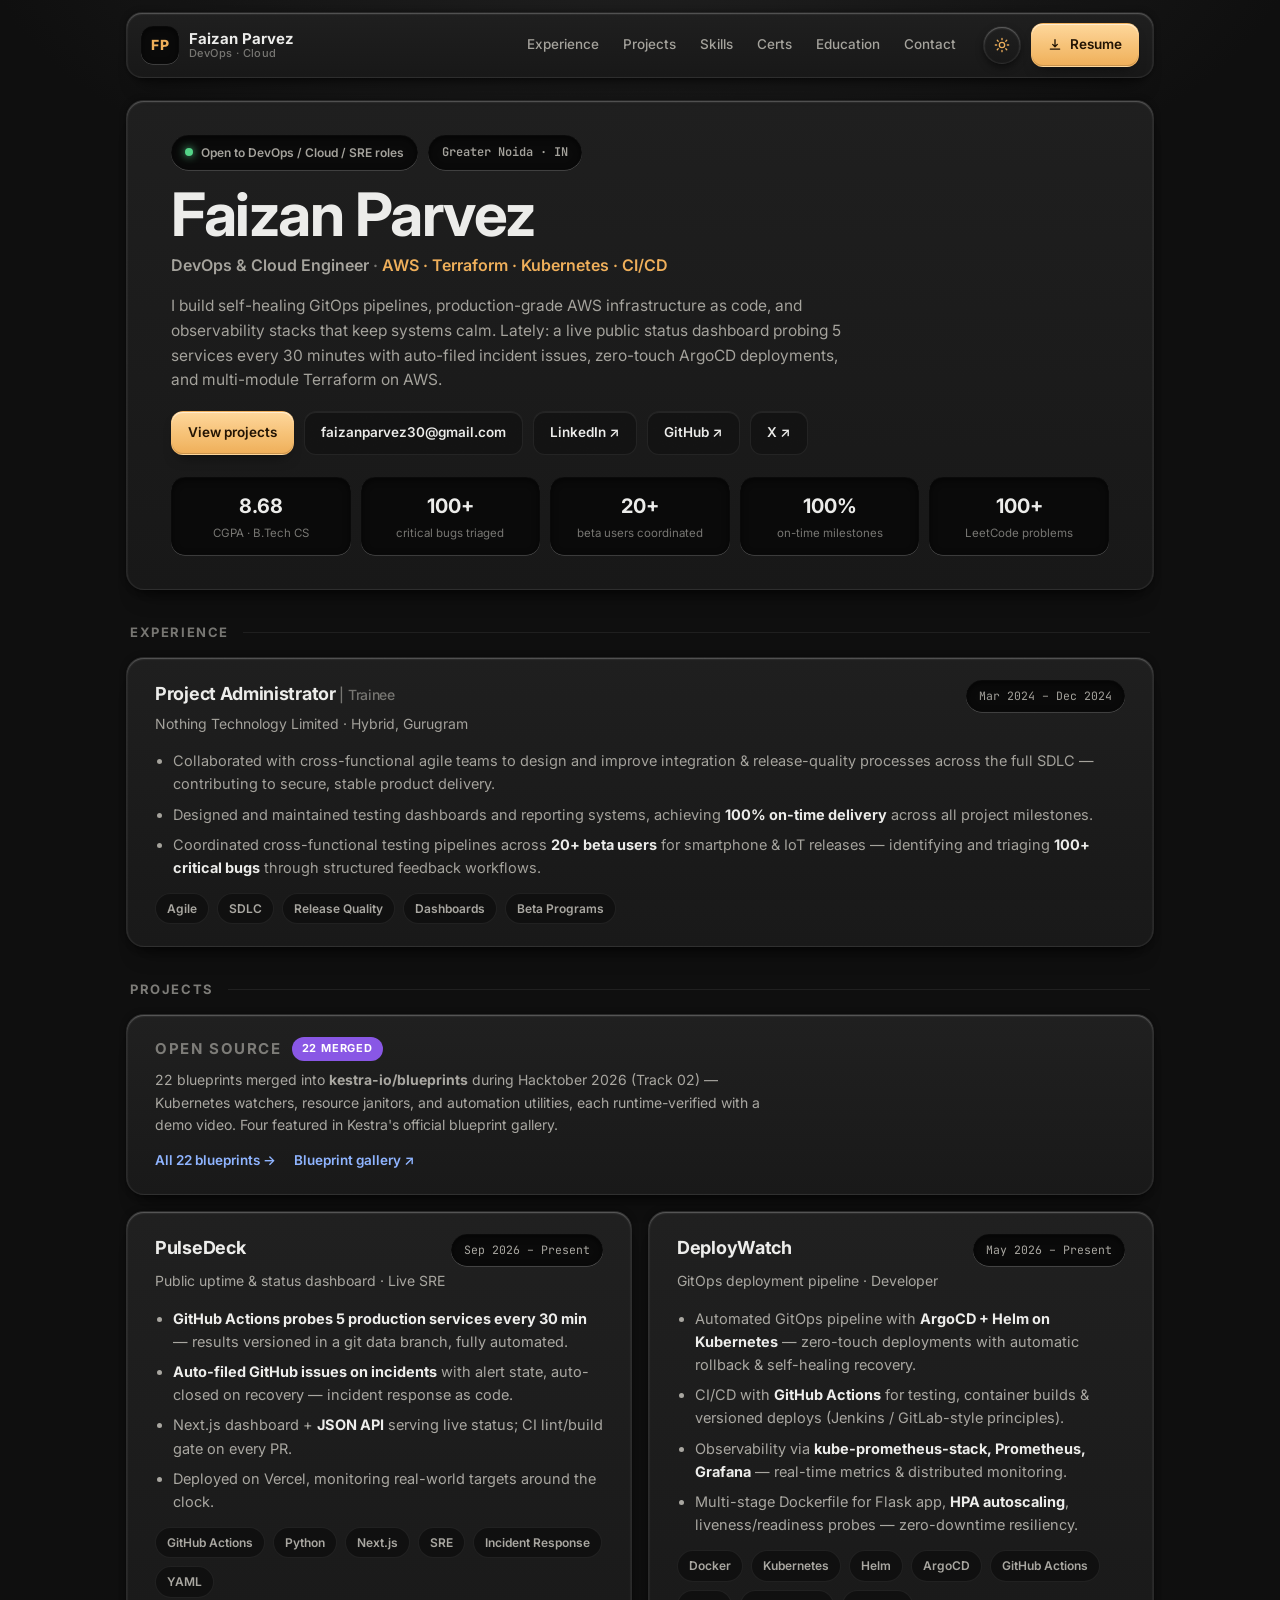
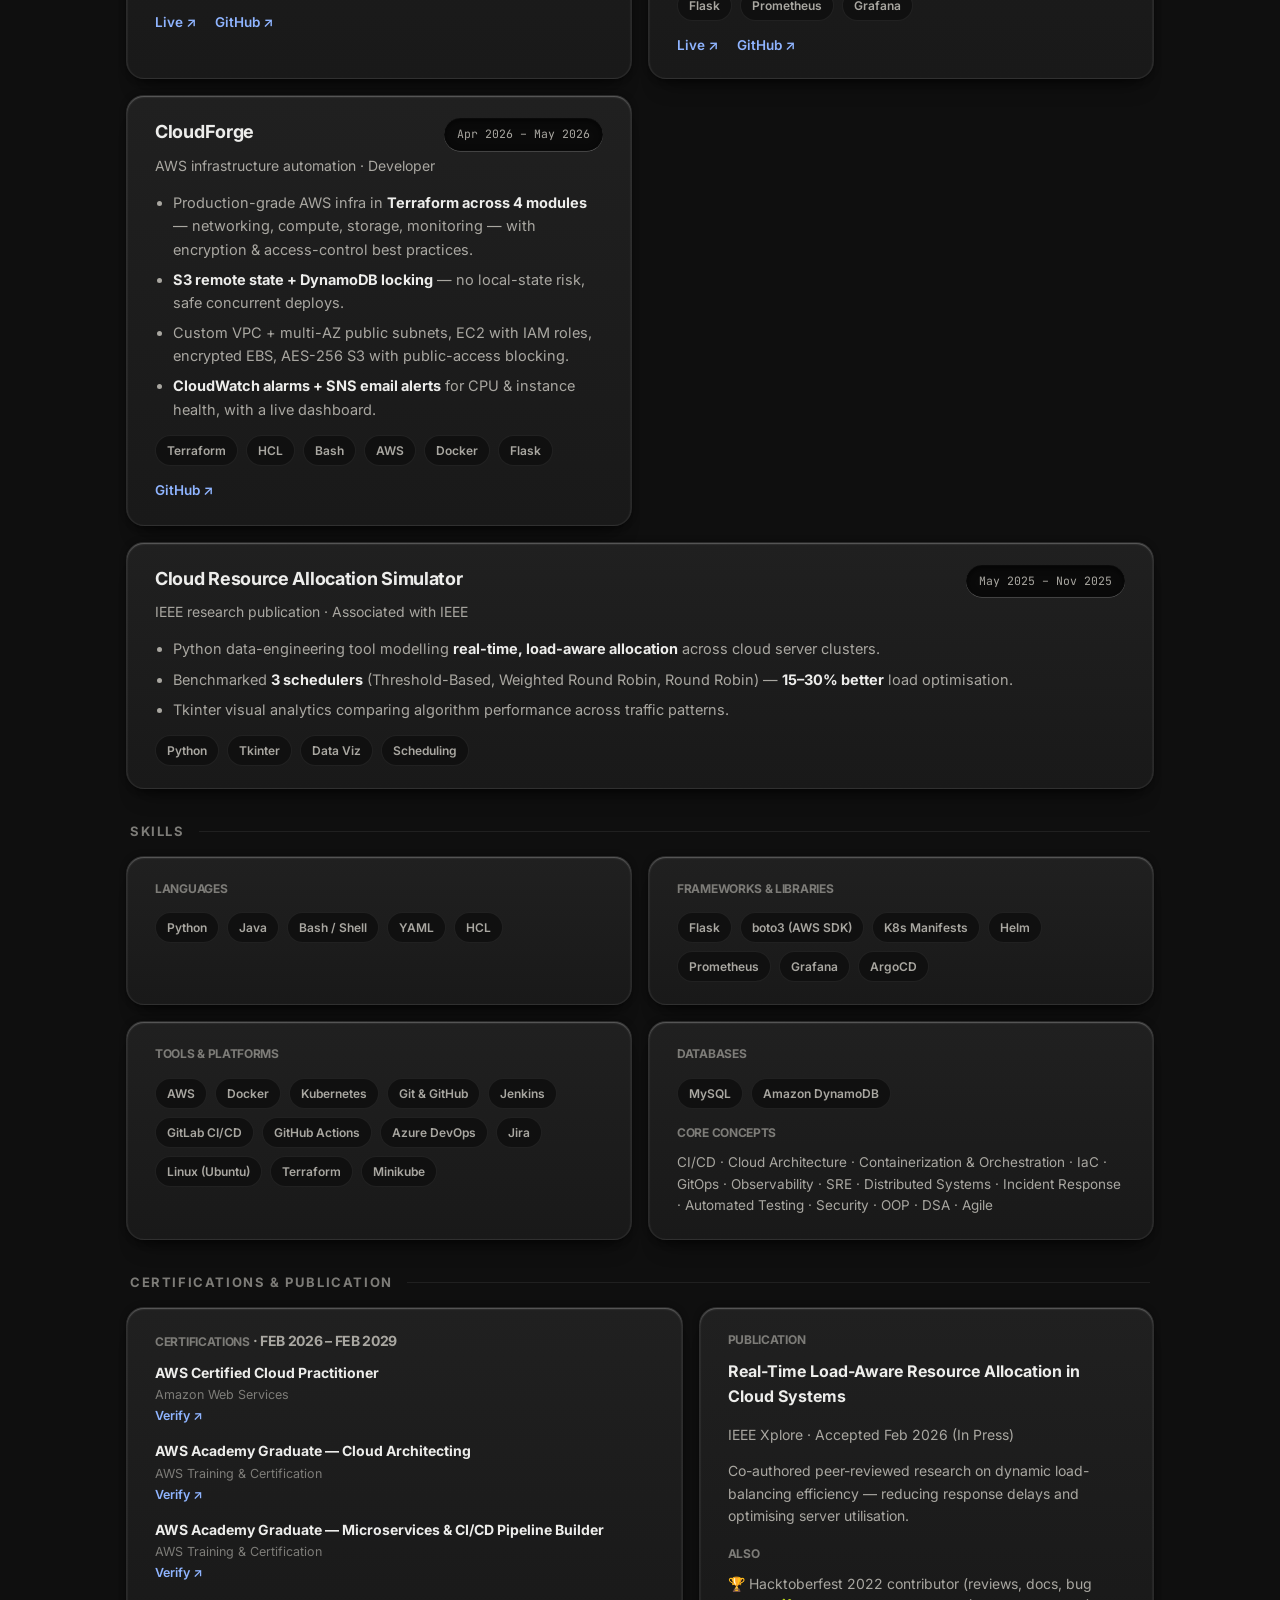
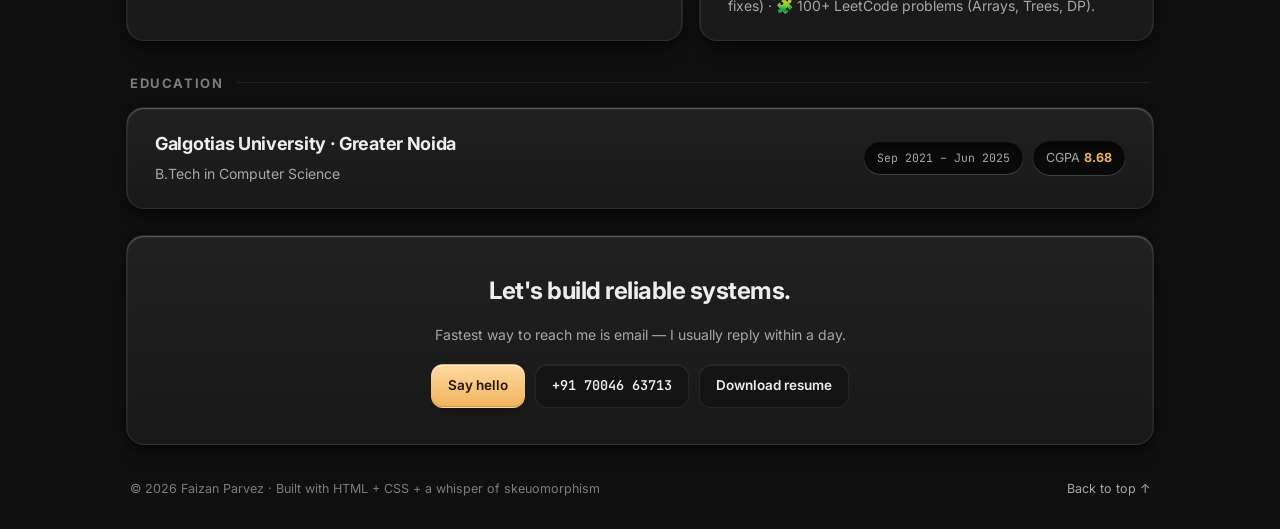
==== index.html @ cacec247 "Update homepage Kestra teaser to 22 merged" ====
<!DOCTYPE html>
<html lang="en" data-theme="dark">
<head>
<meta charset="UTF-8" />
<meta name="viewport" content="width=device-width, initial-scale=1.0" />
<title>Faizan Parvez: DevOps & Cloud Engineer</title>
<meta name="description" content="Portfolio of Faizan Parvez — DevOps & Cloud Engineer. AWS, Terraform, Kubernetes, CI/CD, observability." />
<meta property="og:type" content="website" />
<meta property="og:url" content="https://faizanxbuilds.github.io/" />
<meta property="og:title" content="Faizan Parvez — DevOps & Cloud Engineer" />
<meta property="og:description" content="Portfolio of Faizan Parvez — DevOps & Cloud Engineer. AWS, Terraform, Kubernetes, CI/CD, GitOps, observability." />
<meta property="og:image" content="https://faizanxbuilds.github.io/og-image.png" />
<meta name="twitter:card" content="summary_large_image" />
<meta name="twitter:title" content="Faizan Parvez — DevOps & Cloud Engineer" />
<meta name="twitter:description" content="Portfolio of Faizan Parvez — DevOps & Cloud Engineer. AWS, Terraform, Kubernetes, CI/CD, GitOps, observability." />
<meta name="twitter:image" content="https://faizanxbuilds.github.io/og-image.png" />
<link rel="icon" type="image/png" href="assets/favicon-base.png" />
<link rel="preconnect" href="https://fonts.googleapis.com" />
<link rel="preconnect" href="https://fonts.gstatic.com" crossorigin />
<link href="https://fonts.googleapis.com/css2?family=Inter:wght@400;500;600;700;800&family=JetBrains+Mono:wght@400;600&display=swap" rel="stylesheet" />
<link rel="stylesheet" href="styles.css" />
</head>
<body>
<div class="grain" aria-hidden="true"></div>

<header class="nav shell">
  <a class="brand" href="#top" aria-label="Home">
    <span class="brand-plate well"><span class="brand-initials">FP</span></span>
    <span class="brand-text">Faizan Parvez<small>DevOps · Cloud</small></span>
  </a>
  <nav class="links" aria-label="Primary">
    <a href="#experience">Experience</a>
    <a href="#projects">Projects</a>
    <a href="#skills">Skills</a>
    <a href="#certs">Certs</a>
    <a href="#education">Education</a>
    <a href="#contact">Contact</a>
  </nav>
  <div class="nav-actions">
    <!-- Skeuomorphic theme button: single raised circle, icon swaps with theme -->
    <button id="themeToggle" class="theme-btn" aria-label="Toggle dark / light mode" title="Toggle dark / light mode">
      <svg class="theme-icon icon-moon" viewBox="0 0 24 24" width="16" height="16" fill="none" stroke="currentColor" stroke-width="2" stroke-linecap="round"><path d="M21 12.8A9 9 0 1 1 11.2 3 7 7 0 0 0 21 12.8z"/></svg>
      <svg class="theme-icon icon-sun" viewBox="0 0 24 24" width="16" height="16" fill="none" stroke="currentColor" stroke-width="2" stroke-linecap="round"><circle cx="12" cy="12" r="4"/><path d="M12 2v2M12 20v2M4.9 4.9l1.4 1.4M17.7 17.7l1.4 1.4M2 12h2M20 12h2M4.9 19.1l1.4-1.4M17.7 6.3l1.4-1.4"/></svg>
    </button>
    <a class="btn btn-primary" href="assets/Resume.pdf" download="Faizan-Parvez-Resume.pdf">
      <svg viewBox="0 0 24 24" width="14" height="14" fill="none" stroke="currentColor" stroke-width="2.2" stroke-linecap="round" stroke-linejoin="round"><path d="M12 3v12m0 0 4-4m-4 4-4-4M4 19h16"/></svg>
      Resume
    </a>
  </div>
</header>

<main id="top">
  <!-- HERO (no reveal: above the fold, must render static on load) -->
  <section class="hero shell">
    <div class="hero-top">
      <span class="pill well"><span class="pulse"></span> Open to DevOps / Cloud / SRE roles</span>
      <span class="pill well mono">Greater Noida · IN</span>
    </div>
    <h1>Faizan Parvez</h1>
    <p class="role">DevOps &amp; Cloud Engineer <span class="sep">·</span> <span class="accent">AWS · Terraform · Kubernetes · CI/CD</span></p>
    <p class="lede">I build self-healing GitOps pipelines, production-grade AWS infrastructure as code, and observability stacks that keep systems calm. Lately: a live public status dashboard probing 5 services every 30 minutes with auto-filed incident issues, zero-touch ArgoCD deployments, and multi-module Terraform on AWS.</p>
    <div class="hero-cta">
      <a class="btn btn-primary" href="#projects">View projects</a>
      <a class="btn btn-ghost" href="mailto:faizanparvez30@gmail.com">faizanparvez30@gmail.com</a>
      <a class="btn btn-ghost" href="https://www.linkedin.com/in/faizan-parvez07/" target="_blank" rel="noopener">LinkedIn ↗</a>
      <a class="btn btn-ghost" href="https://github.com/Faizan00parvez" target="_blank" rel="noopener">GitHub ↗</a>
      <a class="btn btn-ghost" href="https://x.com/faizanxbuilds" target="_blank" rel="noopener">X ↗</a>
    </div>
    <div class="stats">
      <div class="stat well"><strong>8.68</strong><span>CGPA · B.Tech CS</span></div>
      <div class="stat well"><strong>100+</strong><span>critical bugs triaged</span></div>
      <div class="stat well"><strong>20+</strong><span>beta users coordinated</span></div>
      <div class="stat well"><strong>100%</strong><span>on-time milestones</span></div>
      <div class="stat well"><strong>100+</strong><span>LeetCode problems</span></div>
    </div>
  </section>

  <!-- EXPERIENCE -->
  <section id="experience" class="section reveal">
    <div class="section-head">
      <h2>Experience</h2>
      <span class="rule"></span>
    </div>
    <article class="card shell">
      <div class="card-top">
        <div>
          <h3>Project Administrator <span class="trainee">| Trainee</span></h3>
          <p class="org">Nothing Technology Limited · Hybrid, Gurugram</p>
        </div>
        <span class="date well mono">Mar 2024 – Dec 2024</span>
      </div>
      <ul class="bullets">
        <li>Collaborated with cross-functional agile teams to design and improve integration &amp; release-quality processes across the full SDLC — contributing to secure, stable product delivery.</li>
        <li>Designed and maintained testing dashboards and reporting systems, achieving <strong>100% on-time delivery</strong> across all project milestones.</li>
        <li>Coordinated cross-functional testing pipelines across <strong>20+ beta users</strong> for smartphone &amp; IoT releases — identifying and triaging <strong>100+ critical bugs</strong> through structured feedback workflows.</li>
      </ul>
      <div class="tags"><span>Agile</span><span>SDLC</span><span>Release Quality</span><span>Dashboards</span><span>Beta Programs</span></div>
    </article>
  </section>

  <!-- PROJECTS -->
  <section id="projects" class="section reveal">
    <div class="section-head">
      <h2>Projects</h2>
      <span class="rule"></span>
    </div>
    <div class="oss-strip card shell reveal">
      <div class="oss-head">
        <h3>Open Source</h3>
        <span class="merged-badge">22 Merged</span>
      </div>
      <p class="oss-desc">22 blueprints merged into <strong>kestra-io/blueprints</strong> during Hacktober 2026 (Track 02) — Kubernetes watchers, resource janitors, and automation utilities, each runtime-verified with a demo video. Four featured in Kestra's official blueprint gallery.</p>
      <div class="card-links">
        <a class="card-link" href="kestra.html">All 22 blueprints →</a>
        <a class="card-link" href="https://kestra.io/blueprints/" target="_blank" rel="noopener">Blueprint gallery ↗</a>
      </div>
    </div>
    <div class="grid projects-grid">
      <article class="card shell">
        <div class="card-top">
          <h3>PulseDeck</h3>
          <span class="date well mono">Sep 2026 – Present</span>
        </div>
        <p class="sub">Public uptime &amp; status dashboard · Live SRE</p>
        <ul class="bullets">
          <li><strong>GitHub Actions probes 5 production services every 30 min</strong> — results versioned in a git data branch, fully automated.</li>
          <li><strong>Auto-filed GitHub issues on incidents</strong> with alert state, auto-closed on recovery — incident response as code.</li>
          <li>Next.js dashboard + <strong>JSON API</strong> serving live status; CI lint/build gate on every PR.</li>
          <li>Deployed on Vercel, monitoring real-world targets around the clock.</li>
        </ul>
        <div class="tags"><span>GitHub Actions</span><span>Python</span><span>Next.js</span><span>SRE</span><span>Incident Response</span><span>YAML</span></div>
        <div class="card-links">
          <a class="card-link" href="https://faizanxbuilds-status.vercel.app/" target="_blank" rel="noopener">Live ↗</a>
          <a class="card-link" href="https://github.com/Faizan00parvez/pulsedeck" target="_blank" rel="noopener">GitHub ↗</a>
        </div>
      </article>

      <article class="card shell">
        <div class="card-top">
          <h3>DeployWatch</h3>
          <span class="date well mono">May 2026 – Present</span>
        </div>
        <p class="sub">GitOps deployment pipeline · Developer</p>
        <ul class="bullets">
          <li>Automated GitOps pipeline with <strong>ArgoCD + Helm on Kubernetes</strong> — zero-touch deployments with automatic rollback &amp; self-healing recovery.</li>
          <li>CI/CD with <strong>GitHub Actions</strong> for testing, container builds &amp; versioned deploys (Jenkins / GitLab-style principles).</li>
          <li>Observability via <strong>kube-prometheus-stack, Prometheus, Grafana</strong> — real-time metrics &amp; distributed monitoring.</li>
          <li>Multi-stage Dockerfile for Flask app, <strong>HPA autoscaling</strong>, liveness/readiness probes — zero-downtime resiliency.</li>
        </ul>
        <div class="tags"><span>Docker</span><span>Kubernetes</span><span>Helm</span><span>ArgoCD</span><span>GitHub Actions</span><span>Flask</span><span>Prometheus</span><span>Grafana</span></div>
        <div class="card-links">
          <a class="card-link" href="https://faizanxbuilds.github.io/DeployWatch/" target="_blank" rel="noopener">Live ↗</a>
          <a class="card-link" href="https://github.com/faizanxbuilds/DeployWatch" target="_blank" rel="noopener">GitHub ↗</a>
        </div>
      </article>

      <article class="card shell">
        <div class="card-top">
          <h3>CloudForge</h3>
          <span class="date well mono">Apr 2026 – May 2026</span>
        </div>
        <p class="sub">AWS infrastructure automation · Developer</p>
        <ul class="bullets">
          <li>Production-grade AWS infra in <strong>Terraform across 4 modules</strong> — networking, compute, storage, monitoring — with encryption &amp; access-control best practices.</li>
          <li><strong>S3 remote state + DynamoDB locking</strong> — no local-state risk, safe concurrent deploys.</li>
          <li>Custom VPC + multi-AZ public subnets, EC2 with IAM roles, encrypted EBS, AES-256 S3 with public-access blocking.</li>
          <li><strong>CloudWatch alarms + SNS email alerts</strong> for CPU &amp; instance health, with a live dashboard.</li>
        </ul>
        <div class="tags"><span>Terraform</span><span>HCL</span><span>Bash</span><span>AWS</span><span>Docker</span><span>Flask</span></div>
        <a class="card-link" href="https://github.com/Faizan00parvez/cloudforge-aws-infra" target="_blank" rel="noopener">GitHub ↗</a>
      </article>

      <article class="card shell">
        <div class="card-top">
          <h3>Cloud Resource Allocation Simulator</h3>
          <span class="date well mono">May 2025 – Nov 2025</span>
        </div>
        <p class="sub">IEEE research publication · Associated with IEEE</p>
        <ul class="bullets">
          <li>Python data-engineering tool modelling <strong>real-time, load-aware allocation</strong> across cloud server clusters.</li>
          <li>Benchmarked <strong>3 schedulers</strong> (Threshold-Based, Weighted Round Robin, Round Robin) — <strong>15–30% better</strong> load optimisation.</li>
          <li>Tkinter visual analytics comparing algorithm performance across traffic patterns.</li>
        </ul>
        <div class="tags"><span>Python</span><span>Tkinter</span><span>Data Viz</span><span>Scheduling</span></div>
      </article>
    </div>
  </section>

  <!-- SKILLS -->
  <section id="skills" class="section reveal">
    <div class="section-head">
      <h2>Skills</h2>
      <span class="rule"></span>
    </div>
    <div class="grid skills-grid">
      <div class="card shell">
        <h3 class="mini">Languages</h3>
        <div class="tags"><span>Python</span><span>Java</span><span>Bash / Shell</span><span>YAML</span><span>HCL</span></div>
      </div>
      <div class="card shell">
        <h3 class="mini">Frameworks &amp; Libraries</h3>
        <div class="tags"><span>Flask</span><span>boto3 (AWS SDK)</span><span>K8s Manifests</span><span>Helm</span><span>Prometheus</span><span>Grafana</span><span>ArgoCD</span></div>
      </div>
      <div class="card shell">
        <h3 class="mini">Tools &amp; Platforms</h3>
        <div class="tags"><span>AWS</span><span>Docker</span><span>Kubernetes</span><span>Git &amp; GitHub</span><span>Jenkins</span><span>GitLab CI/CD</span><span>GitHub Actions</span><span>Azure DevOps</span><span>Jira</span><span>Linux (Ubuntu)</span><span>Terraform</span><span>Minikube</span></div>
      </div>
      <div class="card shell">
        <h3 class="mini">Databases</h3>
        <div class="tags"><span>MySQL</span><span>Amazon DynamoDB</span></div>
        <h3 class="mini" style="margin-top:14px">Core concepts</h3>
        <p class="concepts">CI/CD · Cloud Architecture · Containerization &amp; Orchestration · IaC · GitOps · Observability · SRE · Distributed Systems · Incident Response · Automated Testing · Security · OOP · DSA · Agile</p>
      </div>
    </div>
  </section>

  <!-- CERTS + PUBLICATION -->
  <section id="certs" class="section reveal">
    <div class="section-head">
      <h2>Certifications &amp; Publication</h2>
      <span class="rule"></span>
    </div>
    <div class="grid certs-grid">
      <div class="card shell">
        <h3 class="mini">Certifications <span class="muted">· Feb 2026 – Feb 2029</span></h3>
        <ul class="cert-list">
          <li>
            <strong>AWS Certified Cloud Practitioner</strong><span>Amazon Web Services</span>
            <a href="https://www.credly.com/badges/dcd999c2-ef93-4405-88f2-8c0108ddb70d/public_url" target="_blank" rel="noopener">Verify ↗</a>
          </li>
          <li>
            <strong>AWS Academy Graduate — Cloud Architecting</strong><span>AWS Training &amp; Certification</span>
            <a href="https://www.credly.com/badges/630ed6cf-18c4-40dc-96a4-c0848406f34e/public_url" target="_blank" rel="noopener">Verify ↗</a>
          </li>
          <li>
            <strong>AWS Academy Graduate — Microservices &amp; CI/CD Pipeline Builder</strong><span>AWS Training &amp; Certification</span>
            <a href="https://www.credly.com/badges/a558f4fc-4857-49ab-a140-5329b259ea10/public_url" target="_blank" rel="noopener">Verify ↗</a>
          </li>
        </ul>
      </div>
      <div class="card shell">
        <h3 class="mini">Publication</h3>
        <p class="pub-title">Real-Time Load-Aware Resource Allocation in Cloud Systems</p>
        <p class="muted">IEEE Xplore · Accepted Feb 2026 (In Press)</p>
        <p class="pub-desc">Co-authored peer-reviewed research on dynamic load-balancing efficiency — reducing response delays and optimising server utilisation.</p>
        <h3 class="mini" style="margin-top:16px">Also</h3>
        <p class="pub-desc">🏆 Hacktoberfest 2022 contributor (reviews, docs, bug fixes) · 🧩 100+ LeetCode problems (Arrays, Trees, DP).</p>
      </div>
    </div>
  </section>

  <!-- EDUCATION -->
  <section id="education" class="section reveal">
    <div class="section-head">
      <h2>Education</h2>
      <span class="rule"></span>
    </div>
    <article class="card shell edu">
      <div>
        <h3>Galgotias University · Greater Noida</h3>
        <p class="org">B.Tech in Computer Science</p>
      </div>
      <div class="edu-right">
        <span class="date well mono">Sep 2021 – Jun 2025</span>
        <span class="cgpa well">CGPA <strong>8.68</strong></span>
      </div>
    </article>
  </section>

  <!-- CONTACT -->
  <section id="contact" class="section reveal">
    <div class="card shell contact">
      <h2>Let's build reliable systems.</h2>
      <p class="muted">Fastest way to reach me is email — I usually reply within a day.</p>
      <div class="hero-cta center">
        <a class="btn btn-primary" href="mailto:faizanparvez30@gmail.com">Say hello</a>
        <a class="btn btn-ghost mono" href="tel:+917004663713">+91 70046 63713</a>
        <a class="btn btn-ghost" href="assets/Resume.pdf" download="Faizan-Parvez-Resume.pdf">Download resume</a>
      </div>
    </div>
  </section>
</main>

<footer>
  <span>© 2026 Faizan Parvez · Built with HTML + CSS + a whisper of skeuomorphism</span>
  <a href="#top">Back to top ↑</a>
</footer>

<script src="script.js"></script>
</body>
</html>
---- styles.css ----
/* Faizan Parvez — one-page portfolio
   Subtle skeuomorphism (shadow.md): top-light, raised shells + inset wells.
   Kept restrained: depth only on shells/wells/knob, flat text elsewhere. */

:root { color-scheme: dark; }
[data-theme="dark"] {
  color-scheme: dark;
  --scene: #0f0f0f;
  --scene-glow: radial-gradient(1100px 500px at 50% -8%, #222222 0%, #0f0f0f 60%);
  --shell-top: #202020;
  --shell-bottom: #191919;
  --shell-border: rgba(255,255,255,.07);
  --inset-bg: #0a0a0a;
  --inset-edge: rgba(255,255,255,.32);
  --text: #ededeb;
  --muted: #a9a7a1;
  --faint: #7d7c78;
  --accent: #f0b35e;
  --accent-ink: #241503;
  --accent-soft: rgba(240,179,94,.14);
  --link: #8fb4ff;
  --tag-bg: #101010;
  --shadow-lift: 0 10px 10px -9px rgba(0,0,0,.44), 0 20px 20px -14px rgba(0,0,0,.38), 0 0 6px 0 rgba(0,0,0,.38);
  --btn-ghost-bg: #141414;
}
[data-theme="light"] {
  color-scheme: light;
  --scene: #e7e4dd;
  --scene-glow: radial-gradient(1100px 500px at 50% -8%, #ffffff 0%, #e7e4dd 62%);
  --shell-top: #ffffff;
  --shell-bottom: #e6e2d9;
  --shell-border: rgba(60,50,30,.12);
  --inset-bg: #d3cec2;
  --inset-edge: rgba(255,255,255,.95);
  --text: #201d18;
  --muted: #6d675c;
  --faint: #8d877b;
  --accent: #9a5b00;
  --accent-ink: #fff7e8;
  --accent-soft: rgba(154,91,0,.12);
  --link: #274fc4;
  --tag-bg: #d8d3c7;
  --shadow-lift: 0 1px 0 rgba(255,255,255,.7) inset, 0 10px 18px -12px rgba(70,58,35,.35), 0 2px 6px -2px rgba(70,58,35,.18);
  --btn-ghost-bg: #f2efe8;
}

* { box-sizing: border-box; }
html { scroll-behavior: smooth; }
body {
  margin: 0;
  font-family: "Inter", system-ui, -apple-system, sans-serif;
  background: var(--scene);
  background-image: var(--scene-glow);
  background-attachment: fixed;
  color: var(--text);
  line-height: 1.6;
  transition: background .35s ease, color .35s ease;
  -webkit-font-smoothing: antialiased;
}
.mono { font-family: "JetBrains Mono", monospace; }

/* film grain generated with ffmpeg (assets/grain.png), tiled very subtly */
.grain {
  position: fixed; inset: 0; z-index: 50; pointer-events: none; opacity: .05;
  background: url("assets/grain.png"); mix-blend-mode: overlay;
}
[data-theme="light"] .grain { opacity: .07; mix-blend-mode: multiply; }

/* ---------- skeuomorphic primitives (subtle) ---------- */
.shell {
  background: linear-gradient(to bottom, var(--shell-top), var(--shell-bottom));
  border: 1px solid var(--shell-border);
  border-radius: 18px;
}
[data-theme="dark"] .shell {
  box-shadow: 0 1px .5px rgba(255,255,255,.10) inset,
              0 1px 2px rgba(255,255,255,.21) inset,
              var(--shadow-lift);
}
[data-theme="light"] .shell {
  box-shadow: var(--shadow-lift);
}
.well {
  background: var(--inset-bg);
  border-radius: 999px;
  border: 1px solid transparent;
}
[data-theme="dark"] .well {
  box-shadow: 0 .5px 0 var(--inset-edge), 0 2px 6px rgba(0,0,0,.56) inset;
  color: var(--muted);
}
[data-theme="light"] .well {
  box-shadow: 0 1px 0 var(--inset-edge), 0 2px 6px rgba(70,58,35,.28) inset;
  color: var(--muted);
}

/* ---------- nav ---------- */
.nav {
  position: sticky; top: 12px; z-index: 40;
  width: calc(100% - 32px); max-width: 1028px; margin: 12px auto 0; padding: 10px 14px;
  display: flex; align-items: center; gap: 16px;
  border-radius: 16px;
}
.brand { display: flex; align-items: center; gap: 10px; text-decoration: none; color: var(--text); }
.brand-plate {
  width: 38px; height: 38px; display: grid; place-items: center;
  border-radius: 12px;
}
.brand-initials {
  font-weight: 800; font-size: 14px; letter-spacing: .5px; color: var(--accent);
}
.brand-text { font-weight: 700; font-size: 15px; line-height: 1.1; display: flex; flex-direction: column; }
.brand-text small { font-weight: 500; font-size: 11px; color: var(--faint); letter-spacing: .4px; }
.links { display: flex; gap: 2px; margin-left: auto; }
.links a {
  color: var(--muted); text-decoration: none; font-size: 13.5px; font-weight: 500;
  padding: 7px 11px; border-radius: 10px;
}
.links a:hover { color: var(--text); background: var(--accent-soft); }
.nav-actions { display: flex; align-items: center; gap: 10px; }

/* skeuomorphic theme button: single raised popping circle */
.theme-btn {
  width: 38px; height: 38px; border-radius: 50%; padding: 0; flex: none;
  display: grid; place-items: center; cursor: pointer;
  color: var(--accent);
  background: linear-gradient(to bottom, var(--shell-top), var(--shell-bottom));
  border: 1px solid var(--shell-border);
  transition: transform .12s ease, color .3s;
}
[data-theme="dark"] .theme-btn {
  box-shadow: 0 1px .5px rgba(255,255,255,.12) inset, 0 1px 2px rgba(255,255,255,.25) inset,
              0 4px 8px -2px rgba(0,0,0,.7);
}
[data-theme="light"] .theme-btn {
  box-shadow: 0 1px 0 rgba(255,255,255,.9) inset, 0 4px 8px -3px rgba(70,58,35,.5);
}
.theme-btn:hover { color: var(--text); }
.theme-btn:active { transform: scale(.93); }
.theme-icon { grid-area: 1 / 1; }
[data-theme="dark"] .icon-moon { display: none; }
[data-theme="light"] .icon-sun { display: none; }
/* ---------- buttons ---------- */
.btn {
  display: inline-flex; align-items: center; gap: 8px;
  font-size: 13.5px; font-weight: 600; text-decoration: none;
  padding: 10px 16px; border-radius: 12px; border: 1px solid transparent;
  cursor: pointer; transition: transform .12s ease, filter .2s;
}
.btn:active { transform: scale(.97); }
.btn-primary {
  color: var(--accent-ink);
  background: linear-gradient(to bottom, #ffd9a0, var(--accent));
  box-shadow: 0 1px 0 rgba(255,255,255,.55) inset, 0 -1px 0 rgba(0,0,0,.15) inset,
              0 8px 14px -8px rgba(0,0,0,.6);
}
[data-theme="light"] .btn-primary { background: linear-gradient(to bottom, #c77e12, #9a5b00); color: #fff7e8; }
.btn-primary:hover { filter: brightness(1.06); }
.btn-ghost {
  color: var(--text); background: var(--btn-ghost-bg);
  border-color: var(--shell-border);
  box-shadow: 0 1px 0 rgba(255,255,255,.08) inset;
}
.btn-ghost:hover { border-color: var(--accent); color: var(--accent); }

/* ---------- layout ---------- */
main { max-width: 1060px; margin: 0 auto; padding: 22px 16px 8px; display: flex; flex-direction: column; gap: 26px; }
.hero { padding: 34px clamp(20px, 4vw, 44px); }
.hero-top { display: flex; gap: 10px; flex-wrap: wrap; margin-bottom: 14px; }
.pill { font-size: 12px; font-weight: 600; padding: 7px 13px; display: inline-flex; align-items: center; gap: 8px; }
.pulse { width: 8px; height: 8px; border-radius: 50%; background: #58d68d; box-shadow: 0 0 8px #58d68d; animation: pulse 2s infinite; }
@keyframes pulse { 50% { opacity: .5; } }
.hero h1 { font-size: clamp(38px, 6vw, 60px); margin: 0; letter-spacing: -1.5px; line-height: 1.02; }
.role { margin: 8px 0 0; color: var(--muted); font-weight: 600; }
.role .accent { color: var(--accent); }
.sep { color: var(--faint); }
.lede { max-width: 68ch; color: var(--muted); font-size: 15.5px; }
.hero-cta { display: flex; gap: 10px; flex-wrap: wrap; margin-top: 18px; }
.stats { display: grid; grid-template-columns: repeat(5, 1fr); gap: 10px; margin-top: 22px; }
.stat { border-radius: 14px; padding: 12px 8px; text-align: center; display: flex; flex-direction: column; gap: 2px; }
.stat strong { font-size: 20px; color: var(--text); }
.stat span { font-size: 11.5px; color: var(--faint); }

.section { scroll-margin-top: 90px; }
.section-head { display: flex; align-items: center; gap: 14px; margin: 6px 4px 14px; }
.section-head h2 { font-size: 19px; margin: 0; letter-spacing: -.3px; text-transform: uppercase; font-size: 13px; letter-spacing: 1.6px; color: var(--faint); }
.rule { flex: 1; height: 1px; background: var(--shell-border); }

.card { padding: 22px clamp(18px, 3vw, 28px); }
.card h3 { margin: 0; font-size: 18px; letter-spacing: -.3px; }
.card h3 .trainee { color: var(--faint); font-weight: 500; font-size: 14px; }
.mini { font-size: 12px !important; text-transform: uppercase; letter-spacing: 1.4px; color: var(--faint) !important; margin-bottom: 10px !important; }
.org, .sub { color: var(--muted); margin: 4px 0 0; font-size: 14px; }
.card-top { display: flex; justify-content: space-between; align-items: flex-start; gap: 12px; flex-wrap: wrap; }
.date { font-size: 11.5px; padding: 6px 12px; white-space: nowrap; }
.bullets { margin: 14px 0 0; padding-left: 18px; color: var(--muted); font-size: 14.5px; display: flex; flex-direction: column; gap: 7px; }
.bullets strong { color: var(--text); }
.tags { display: flex; flex-wrap: wrap; gap: 8px; margin-top: 14px; }
.tags span {
  font-size: 12px; font-weight: 600; padding: 5px 11px; border-radius: 999px;
  background: var(--tag-bg); border: 1px solid var(--shell-border); color: var(--muted);
}
.card-link { display: inline-block; margin-top: 14px; color: var(--link); font-size: 13.5px; font-weight: 600; text-decoration: none; }
.card-link:hover { text-decoration: underline; }
.card-links { display: flex; gap: 18px; }
.oss-strip { margin: 0 0 16px; }
.oss-item + .oss-item { margin-top: 14px; }
.oss-head { display: flex; align-items: center; gap: 10px; margin-bottom: 8px; }
.oss-head h3 { margin: 0; font-size: 15px; text-transform: uppercase; letter-spacing: 1.6px; color: var(--faint); }
.merged-badge { font-size: 11px; font-weight: 700; letter-spacing: .8px; text-transform: uppercase; color: #fff; background: #8957e5; border-radius: 999px; padding: 3px 10px; }
.oss-title { margin: 0 0 6px; font-size: 16px; }
.oss-desc { margin: 0; color: var(--muted); font-size: 14px; max-width: 70ch; }

.grid { display: grid; gap: 16px; }
.skills-grid { grid-template-columns: repeat(2, 1fr); }
.projects-grid { grid-template-columns: 1fr 1fr; }
.projects-grid article:last-child { grid-column: 1 / -1; }
.certs-grid { grid-template-columns: 1.1fr .9fr; }
.concepts { color: var(--muted); font-size: 13.5px; margin: 0; }
.cert-list { list-style: none; margin: 0; padding: 0; display: flex; flex-direction: column; gap: 14px; }
.cert-list li { display: flex; flex-direction: column; gap: 1px; font-size: 14px; }
.cert-list span { color: var(--faint); font-size: 12.5px; }
.cert-list a { color: var(--link); font-size: 12.5px; font-weight: 600; text-decoration: none; width: fit-content; }
.muted { color: var(--muted); font-size: 14px; }
.pub-title { font-weight: 700; margin: 0; }
.pub-desc { color: var(--muted); font-size: 14px; margin: 8px 0 0; }

.edu { display: flex; justify-content: space-between; align-items: center; gap: 14px; flex-wrap: wrap; }
.edu-right { display: flex; gap: 10px; align-items: center; flex-wrap: wrap; }
.cgpa { font-size: 12.5px; padding: 6px 12px; }
.cgpa strong { color: var(--accent); }

.contact { text-align: center; padding: 36px 24px; }
.contact h2 { margin: 0 0 6px; letter-spacing: -.5px; }
.center { justify-content: center; }

footer {
  max-width: 1060px; margin: 26px auto 30px; padding: 0 20px;
  display: flex; justify-content: space-between; gap: 10px; flex-wrap: wrap;
  color: var(--faint); font-size: 12.5px;
}
footer a { color: var(--muted); text-decoration: none; }
footer a:hover { color: var(--accent); }

/* scroll reveal */
.reveal { opacity: 0; transform: translateY(14px); transition: opacity .6s ease, transform .6s ease; }
.reveal.in { opacity: 1; transform: none; }

@media (max-width: 820px) {
  .links { display: none; }
  .stats { grid-template-columns: repeat(2, 1fr); }
  .skills-grid, .projects-grid, .certs-grid { grid-template-columns: 1fr; }
  .nav { margin: 8px auto 0; justify-content: space-between; }
  main { padding-top: 14px; }
}
@media (prefers-reduced-motion: reduce) {
  * { animation: none !important; transition: none !important; }
  .reveal { opacity: 1; transform: none; }
}
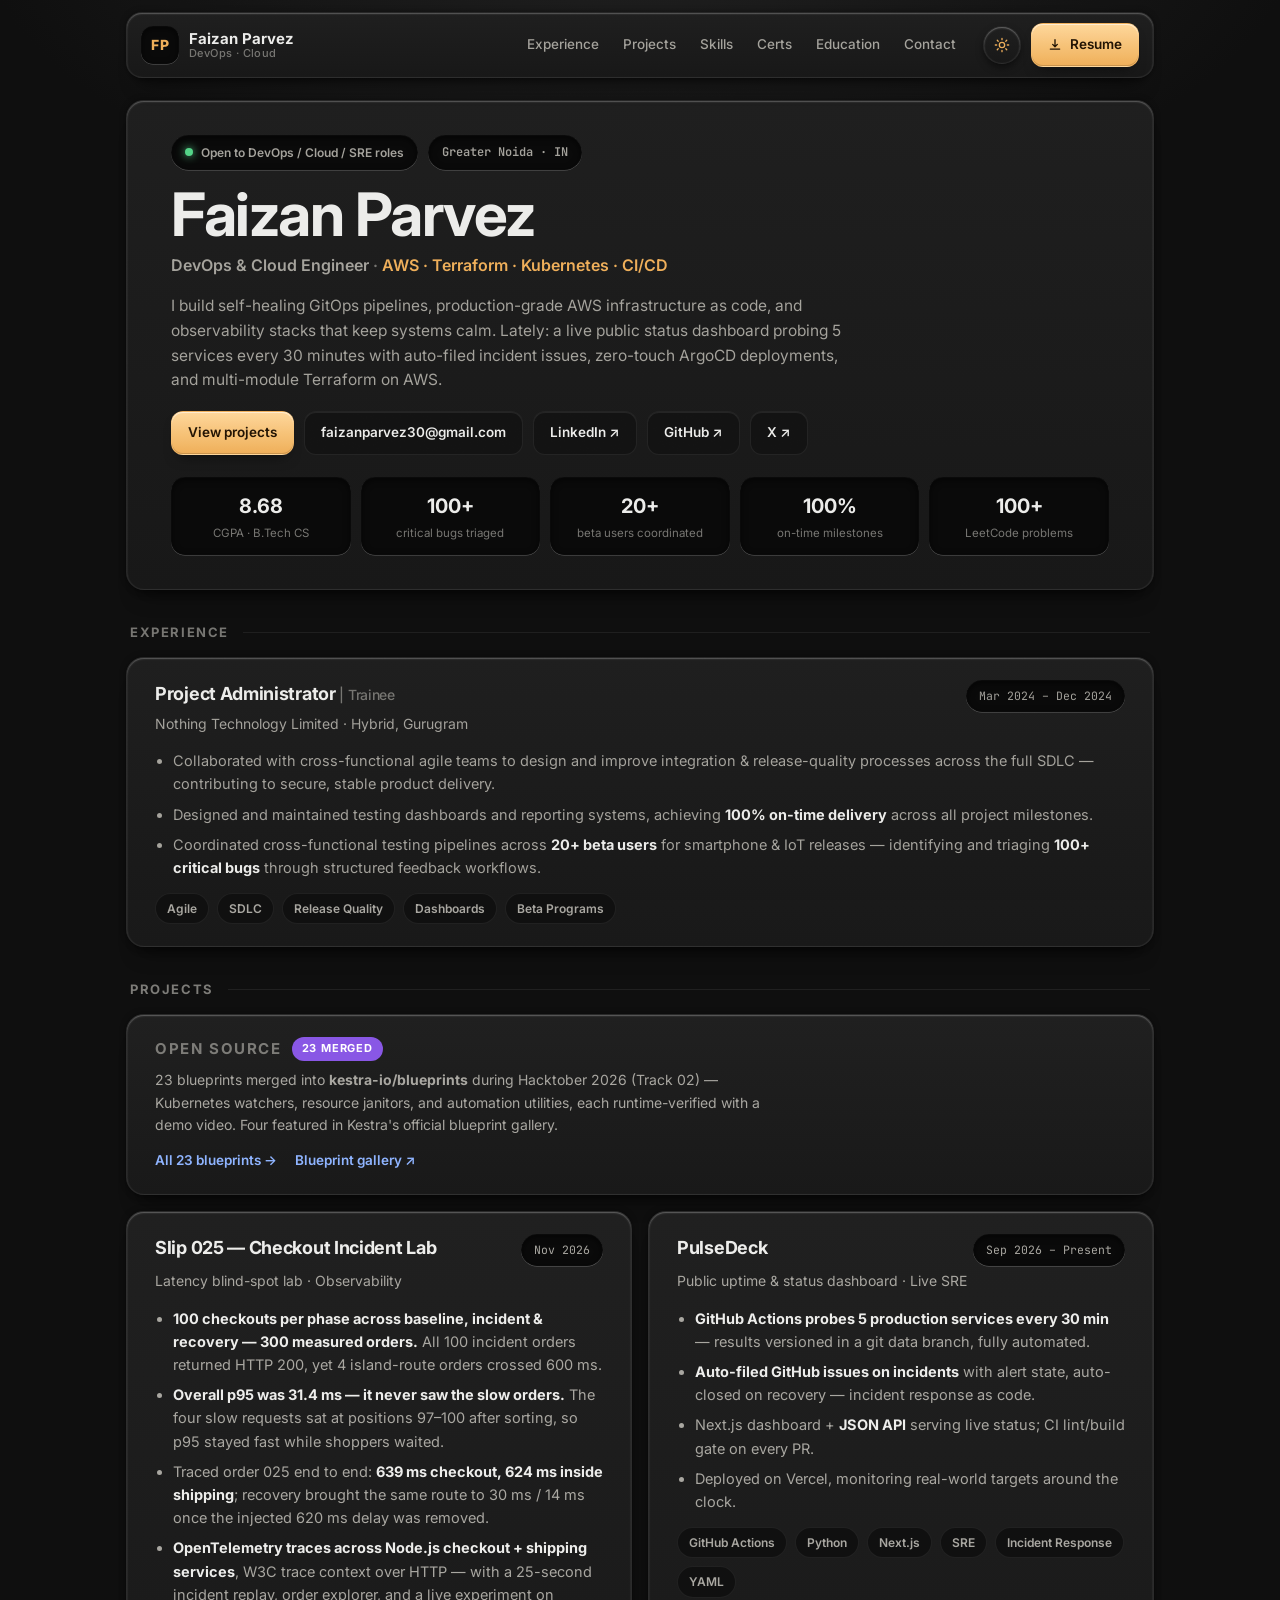
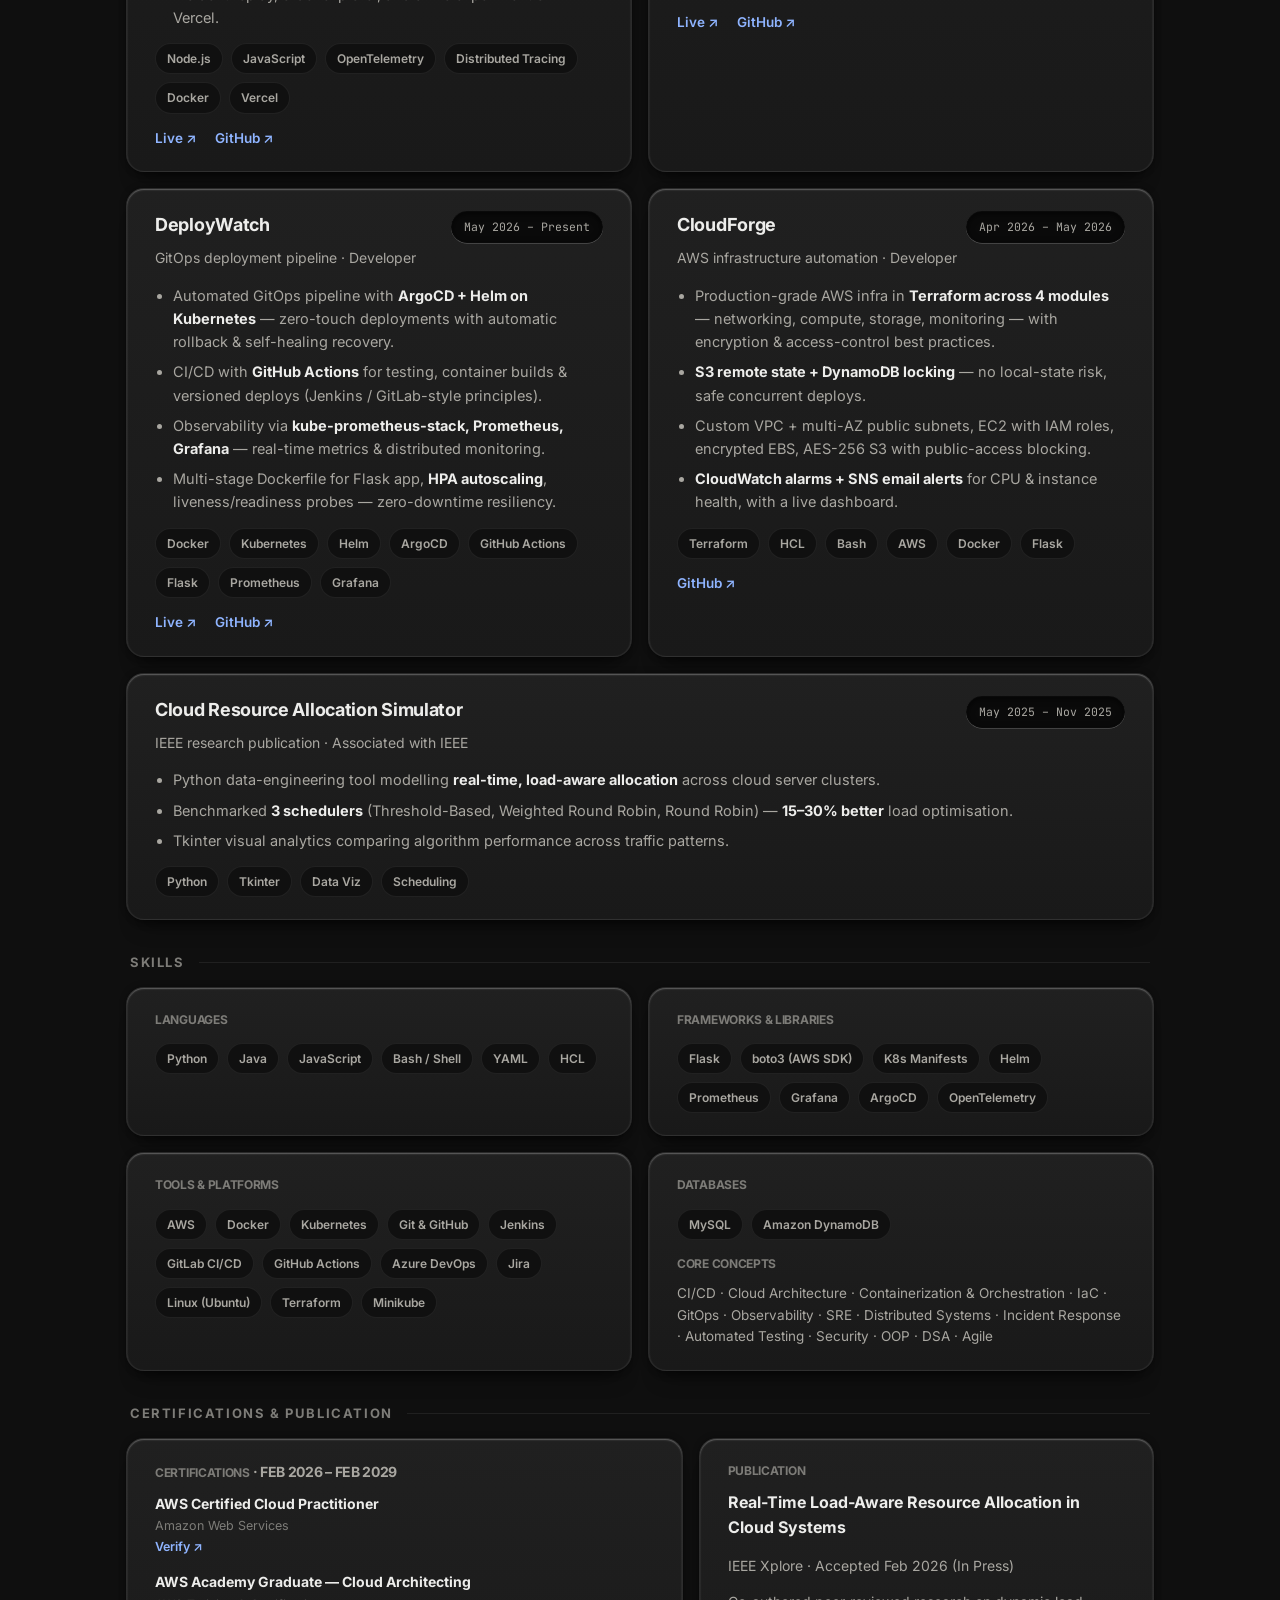
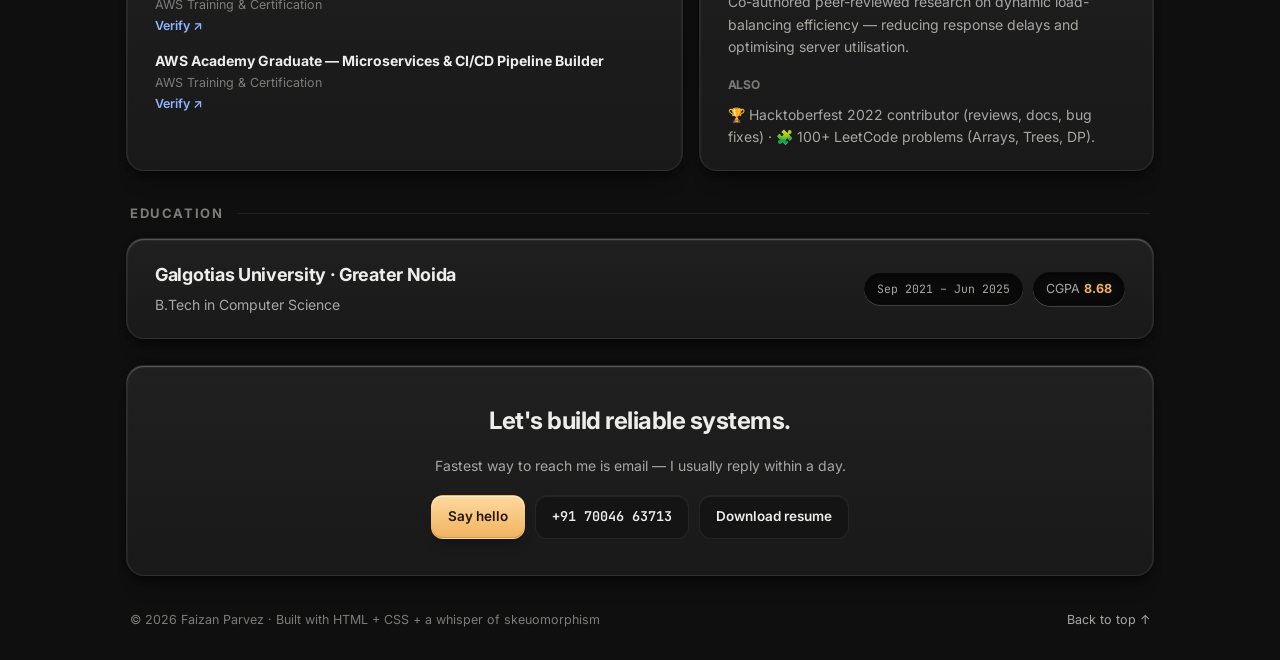
==== commit 30cdb0ee: "Add Slip 025 Checkout Incident Lab; update Kestra to 23 merged - New first project card: Slip 025 (c" ====
--- a/index.html
+++ b/index.html
@@ -107,15 +107,34 @@
     <div class="oss-strip card shell reveal">
       <div class="oss-head">
         <h3>Open Source</h3>
-        <span class="merged-badge">22 Merged</span>
-      </div>
-      <p class="oss-desc">22 blueprints merged into <strong>kestra-io/blueprints</strong> during Hacktober 2026 (Track 02) — Kubernetes watchers, resource janitors, and automation utilities, each runtime-verified with a demo video. Four featured in Kestra's official blueprint gallery.</p>
+        <span class="merged-badge">23 Merged</span>
+      </div>
+      <p class="oss-desc">23 blueprints merged into <strong>kestra-io/blueprints</strong> during Hacktober 2026 (Track 02) — Kubernetes watchers, resource janitors, and automation utilities, each runtime-verified with a demo video. Four featured in Kestra's official blueprint gallery.</p>
       <div class="card-links">
-        <a class="card-link" href="kestra.html">All 22 blueprints →</a>
+        <a class="card-link" href="kestra.html">All 23 blueprints →</a>
         <a class="card-link" href="https://kestra.io/blueprints/" target="_blank" rel="noopener">Blueprint gallery ↗</a>
       </div>
     </div>
     <div class="grid projects-grid">
+      <article class="card shell">
+        <div class="card-top">
+          <h3>Slip 025 — Checkout Incident Lab</h3>
+          <span class="date well mono">Nov 2026</span>
+        </div>
+        <p class="sub">Latency blind-spot lab · Observability</p>
+        <ul class="bullets">
+          <li><strong>100 checkouts per phase across baseline, incident &amp; recovery — 300 measured orders.</strong> All 100 incident orders returned HTTP 200, yet 4 island-route orders crossed 600 ms.</li>
+          <li><strong>Overall p95 was 31.4 ms — it never saw the slow orders.</strong> The four slow requests sat at positions 97–100 after sorting, so p95 stayed fast while shoppers waited.</li>
+          <li>Traced order 025 end to end: <strong>639 ms checkout, 624 ms inside shipping</strong>; recovery brought the same route to 30 ms / 14 ms once the injected 620 ms delay was removed.</li>
+          <li><strong>OpenTelemetry traces across Node.js checkout + shipping services</strong>, W3C trace context over HTTP — with a 25-second incident replay, order explorer, and a live experiment on Vercel.</li>
+        </ul>
+        <div class="tags"><span>Node.js</span><span>JavaScript</span><span>OpenTelemetry</span><span>Distributed Tracing</span><span>Docker</span><span>Vercel</span></div>
+        <div class="card-links">
+          <a class="card-link" href="https://checkout-incident-lab.vercel.app/" target="_blank" rel="noopener">Live ↗</a>
+          <a class="card-link" href="https://github.com/Faizan00parvez/checkout-incident-lab" target="_blank" rel="noopener">GitHub ↗</a>
+        </div>
+      </article>
+
       <article class="card shell">
         <div class="card-top">
           <h3>PulseDeck</h3>
@@ -195,11 +214,11 @@
     <div class="grid skills-grid">
       <div class="card shell">
         <h3 class="mini">Languages</h3>
-        <div class="tags"><span>Python</span><span>Java</span><span>Bash / Shell</span><span>YAML</span><span>HCL</span></div>
+        <div class="tags"><span>Python</span><span>Java</span><span>JavaScript</span><span>Bash / Shell</span><span>YAML</span><span>HCL</span></div>
       </div>
       <div class="card shell">
         <h3 class="mini">Frameworks &amp; Libraries</h3>
-        <div class="tags"><span>Flask</span><span>boto3 (AWS SDK)</span><span>K8s Manifests</span><span>Helm</span><span>Prometheus</span><span>Grafana</span><span>ArgoCD</span></div>
+        <div class="tags"><span>Flask</span><span>boto3 (AWS SDK)</span><span>K8s Manifests</span><span>Helm</span><span>Prometheus</span><span>Grafana</span><span>ArgoCD</span><span>OpenTelemetry</span></div>
       </div>
       <div class="card shell">
         <h3 class="mini">Tools &amp; Platforms</h3>
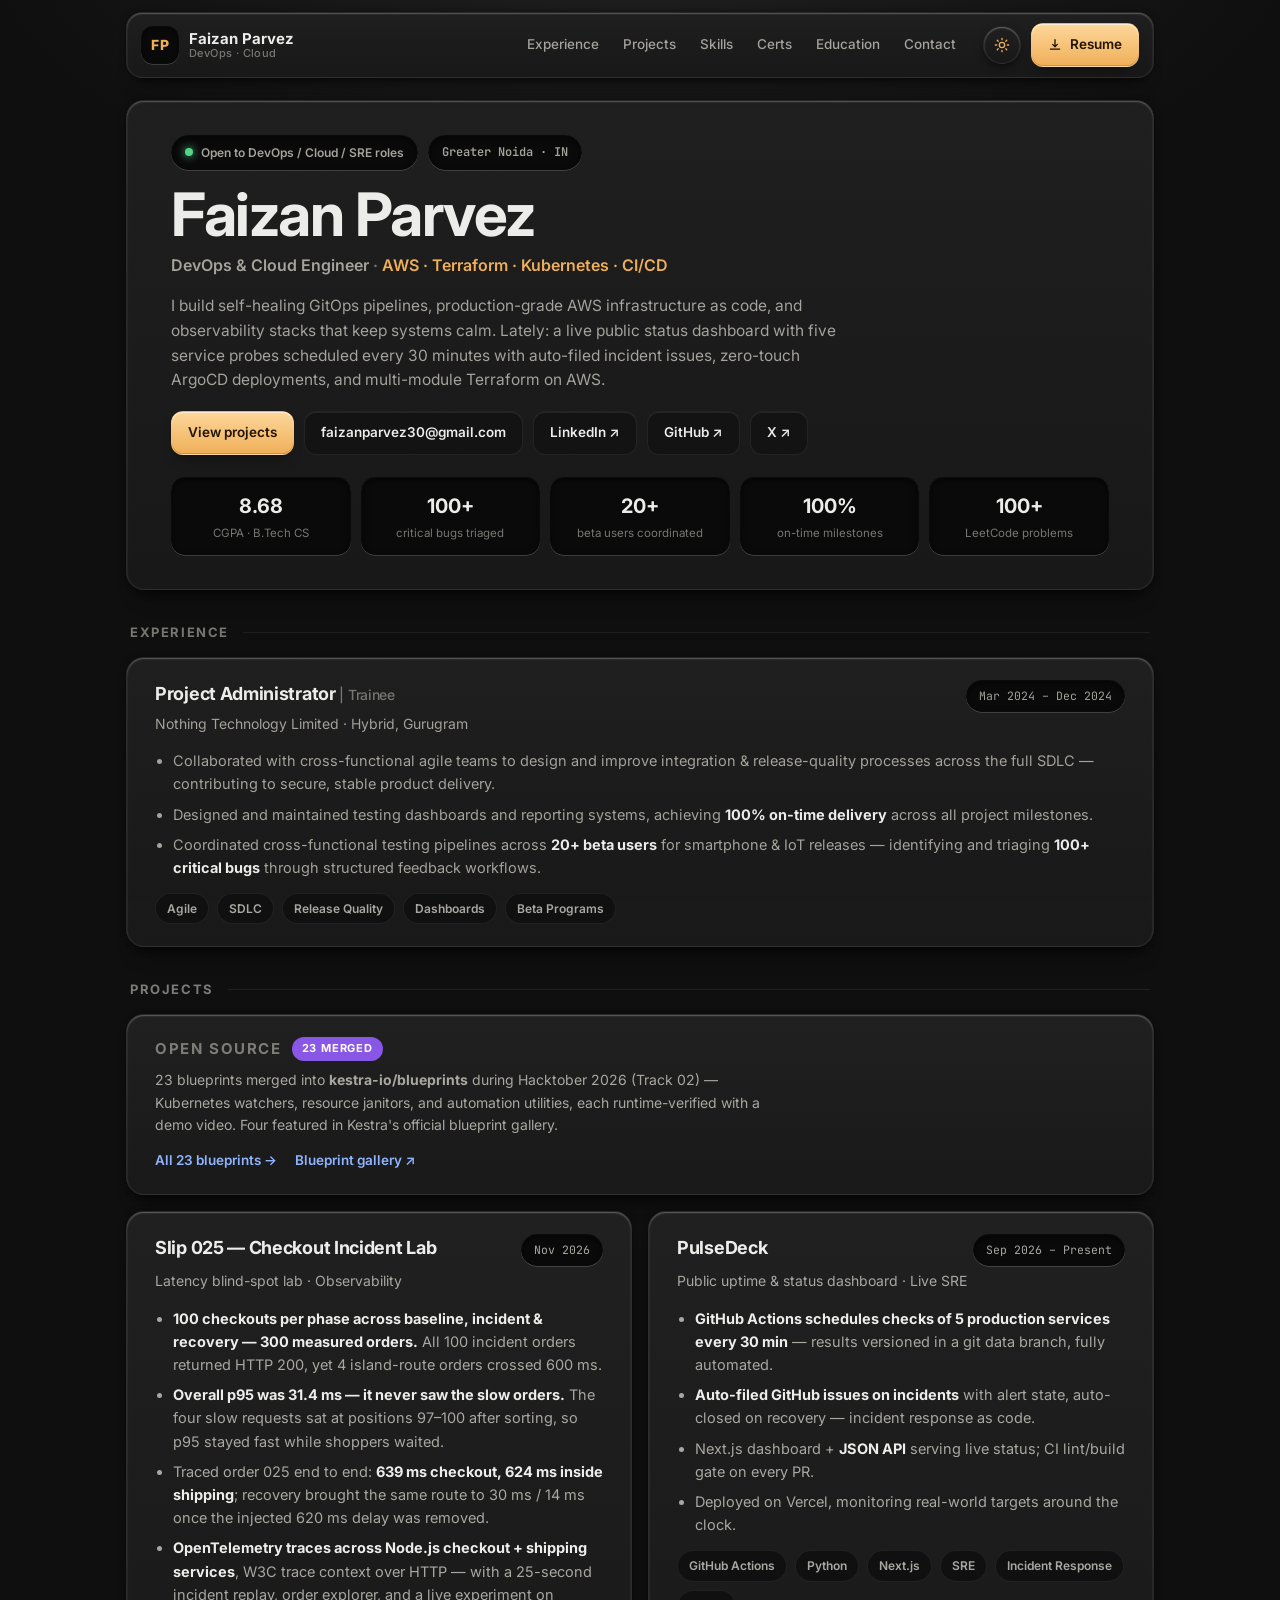
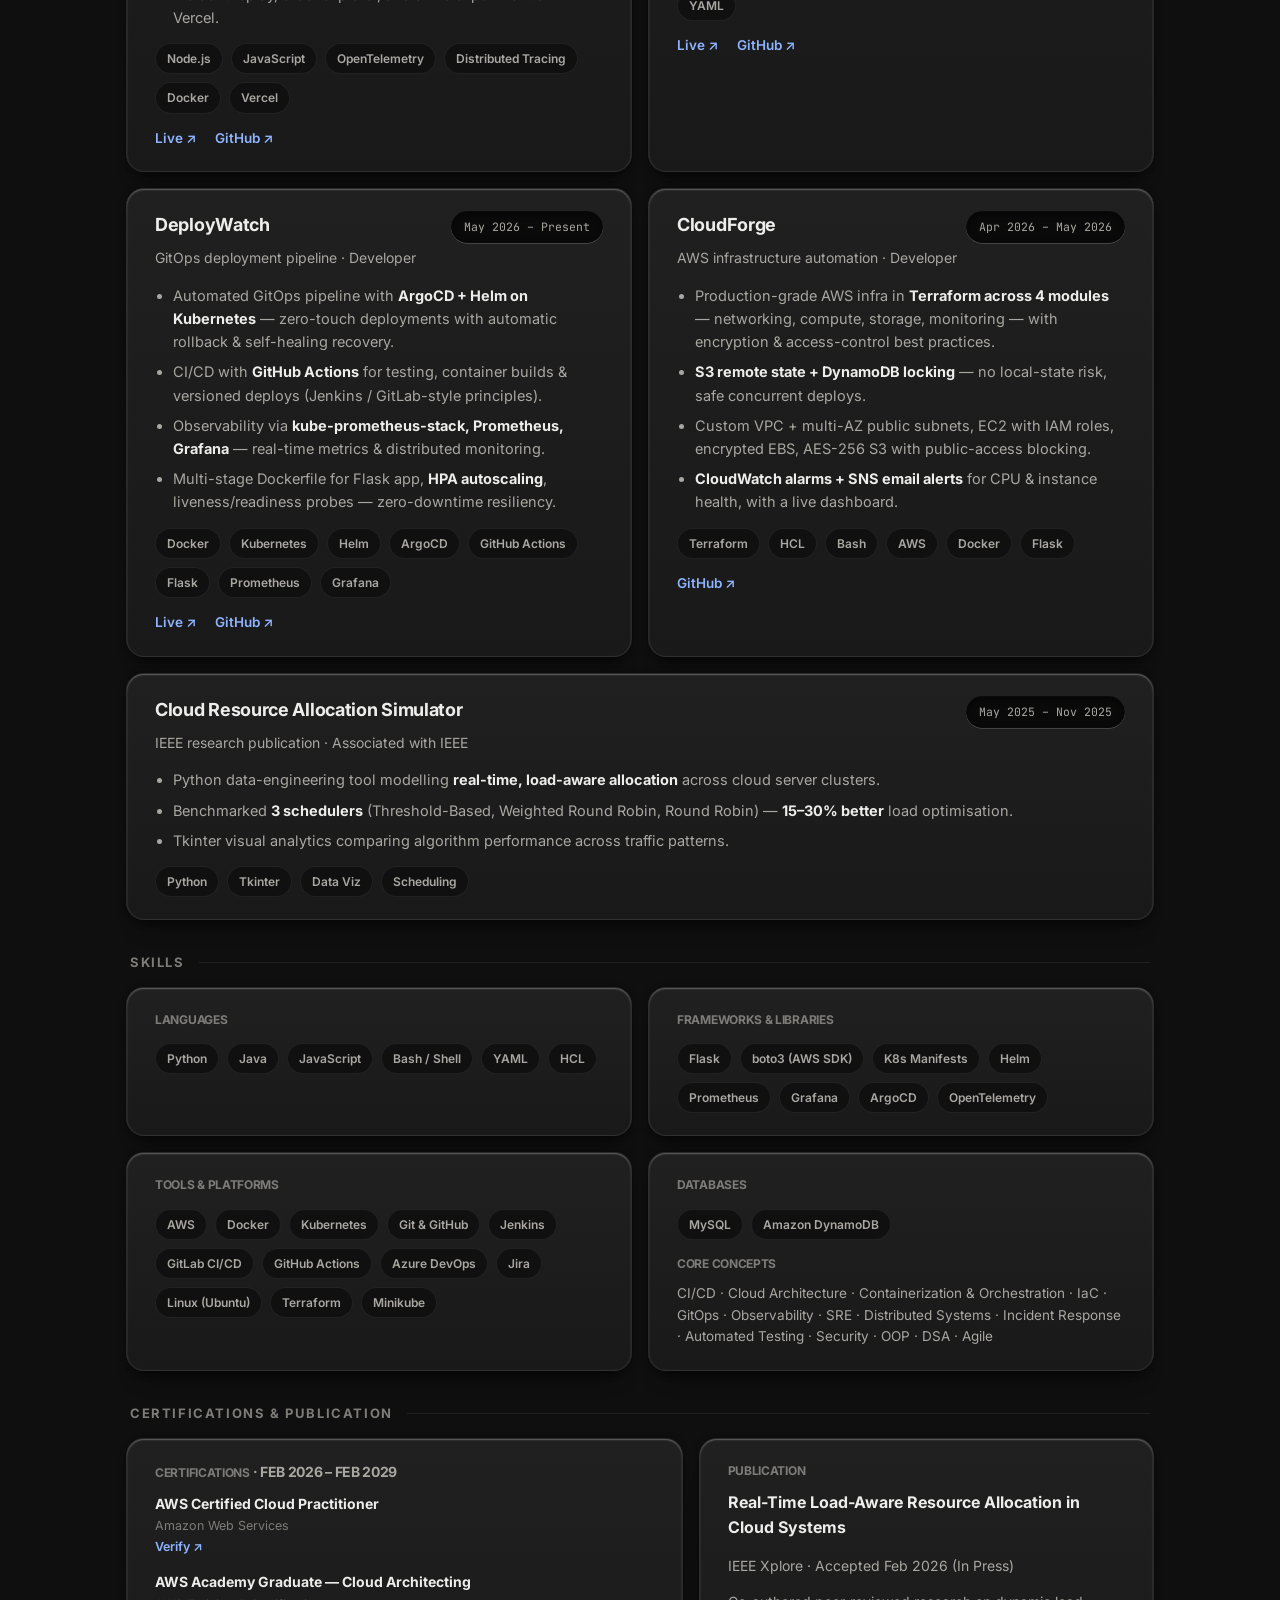
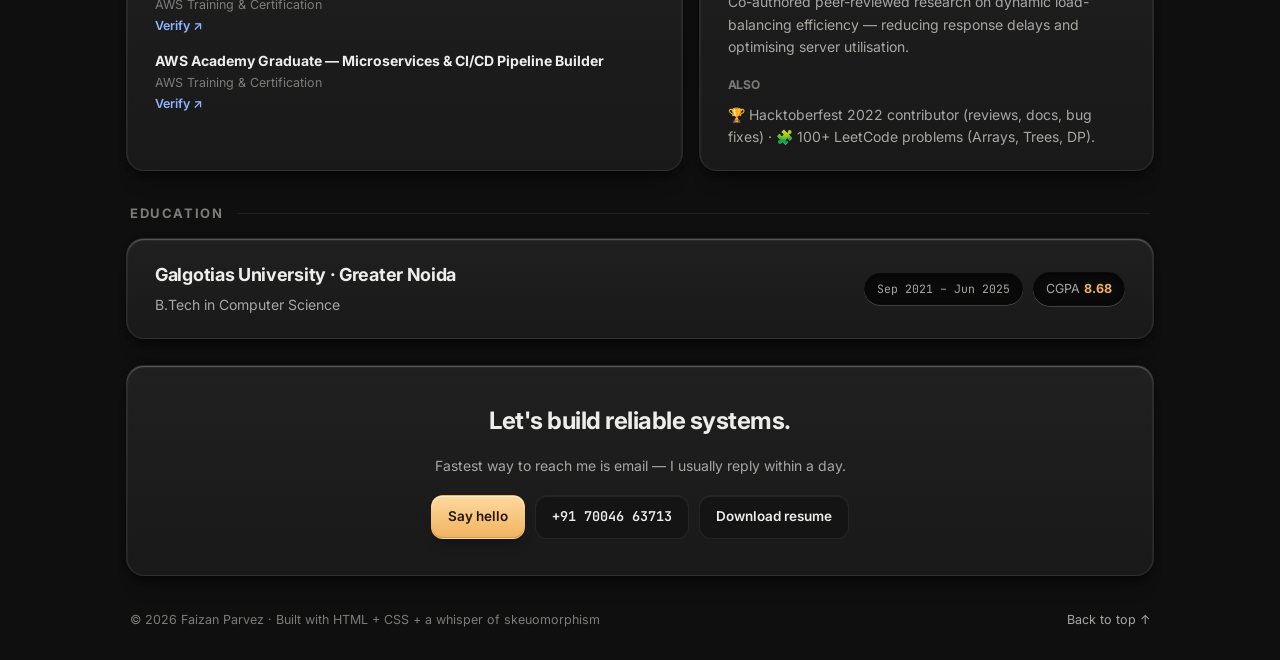
==== commit 1f101ca2: "Describe the configured PulseDeck probe interval accurately" ====
--- a/index.html
+++ b/index.html
@@ -58,7 +58,7 @@
     </div>
     <h1>Faizan Parvez</h1>
     <p class="role">DevOps &amp; Cloud Engineer <span class="sep">·</span> <span class="accent">AWS · Terraform · Kubernetes · CI/CD</span></p>
-    <p class="lede">I build self-healing GitOps pipelines, production-grade AWS infrastructure as code, and observability stacks that keep systems calm. Lately: a live public status dashboard probing 5 services every 30 minutes with auto-filed incident issues, zero-touch ArgoCD deployments, and multi-module Terraform on AWS.</p>
+    <p class="lede">I build self-healing GitOps pipelines, production-grade AWS infrastructure as code, and observability stacks that keep systems calm. Lately: a live public status dashboard with five service probes scheduled every 30 minutes with auto-filed incident issues, zero-touch ArgoCD deployments, and multi-module Terraform on AWS.</p>
     <div class="hero-cta">
       <a class="btn btn-primary" href="#projects">View projects</a>
       <a class="btn btn-ghost" href="mailto:faizanparvez30@gmail.com">faizanparvez30@gmail.com</a>
@@ -142,7 +142,7 @@
         </div>
         <p class="sub">Public uptime &amp; status dashboard · Live SRE</p>
         <ul class="bullets">
-          <li><strong>GitHub Actions probes 5 production services every 30 min</strong> — results versioned in a git data branch, fully automated.</li>
+          <li><strong>GitHub Actions schedules checks of 5 production services every 30 min</strong> — results versioned in a git data branch, fully automated.</li>
           <li><strong>Auto-filed GitHub issues on incidents</strong> with alert state, auto-closed on recovery — incident response as code.</li>
           <li>Next.js dashboard + <strong>JSON API</strong> serving live status; CI lint/build gate on every PR.</li>
           <li>Deployed on Vercel, monitoring real-world targets around the clock.</li>
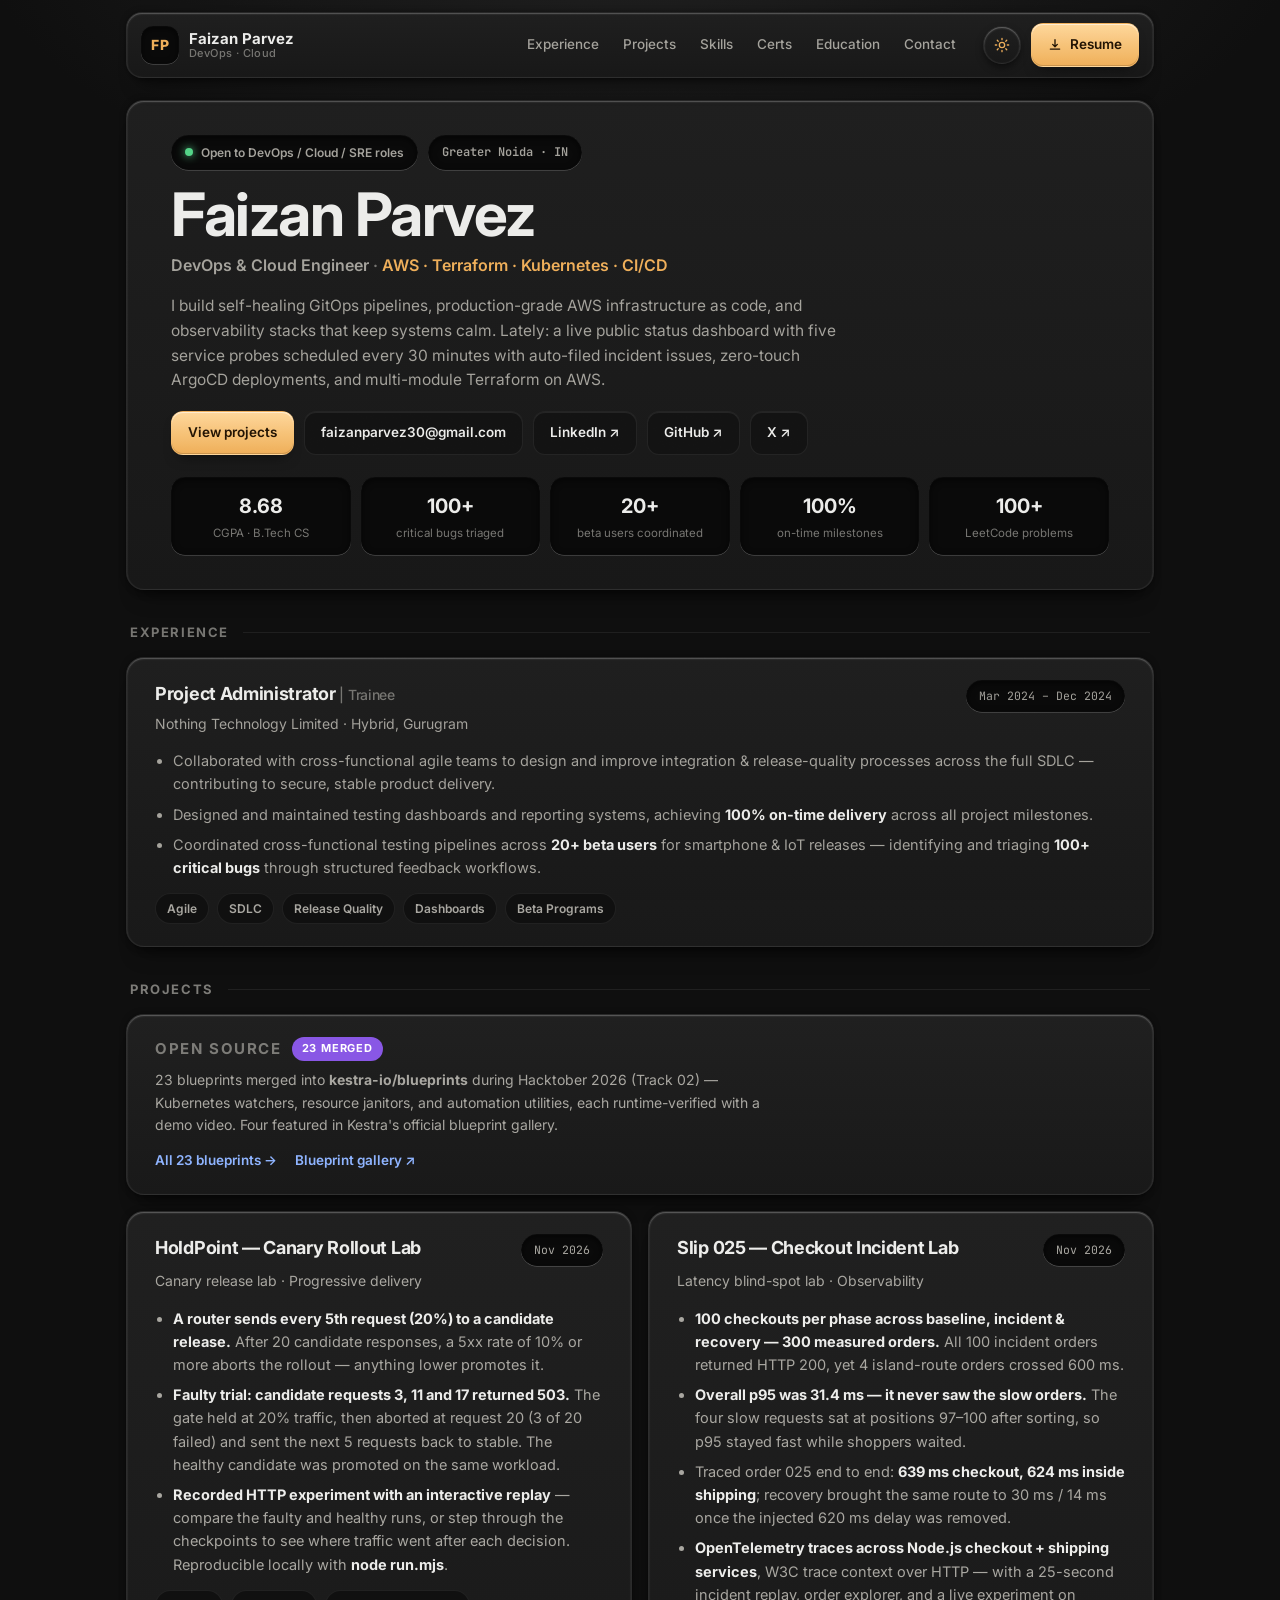
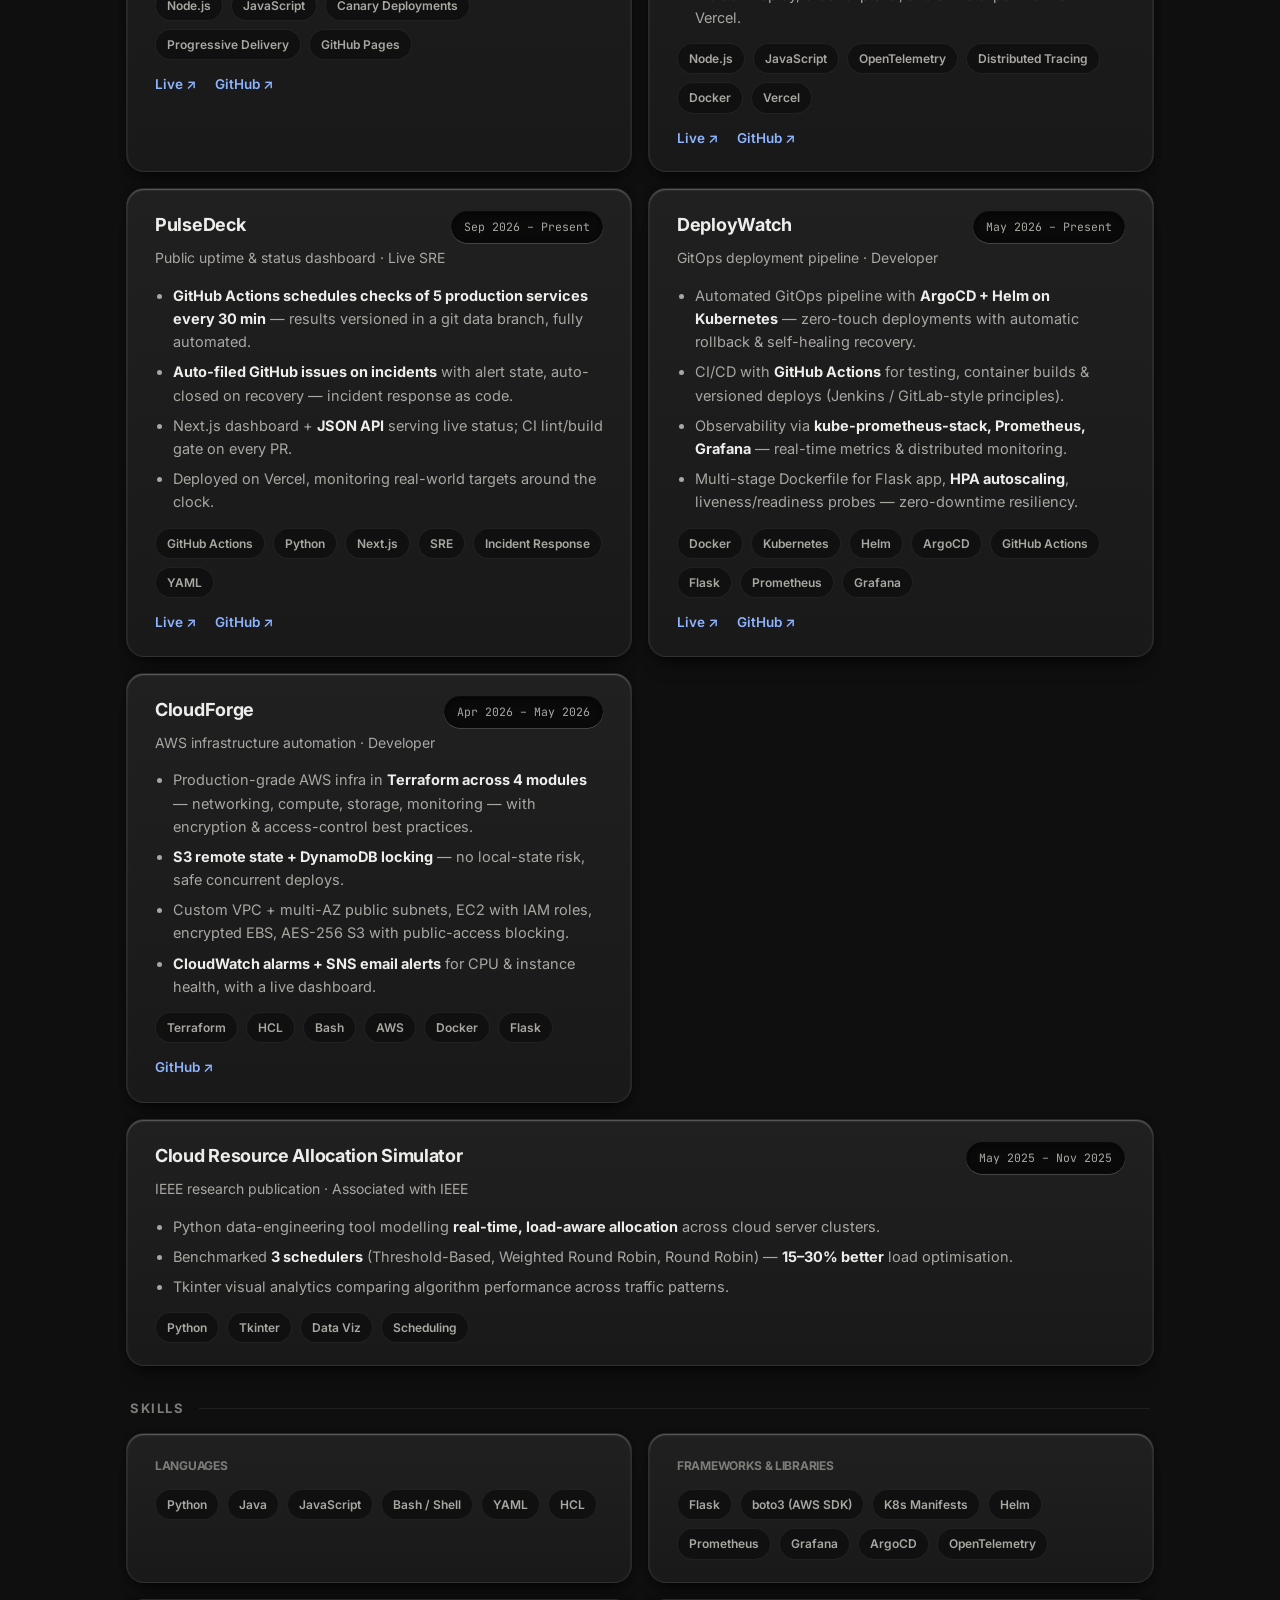
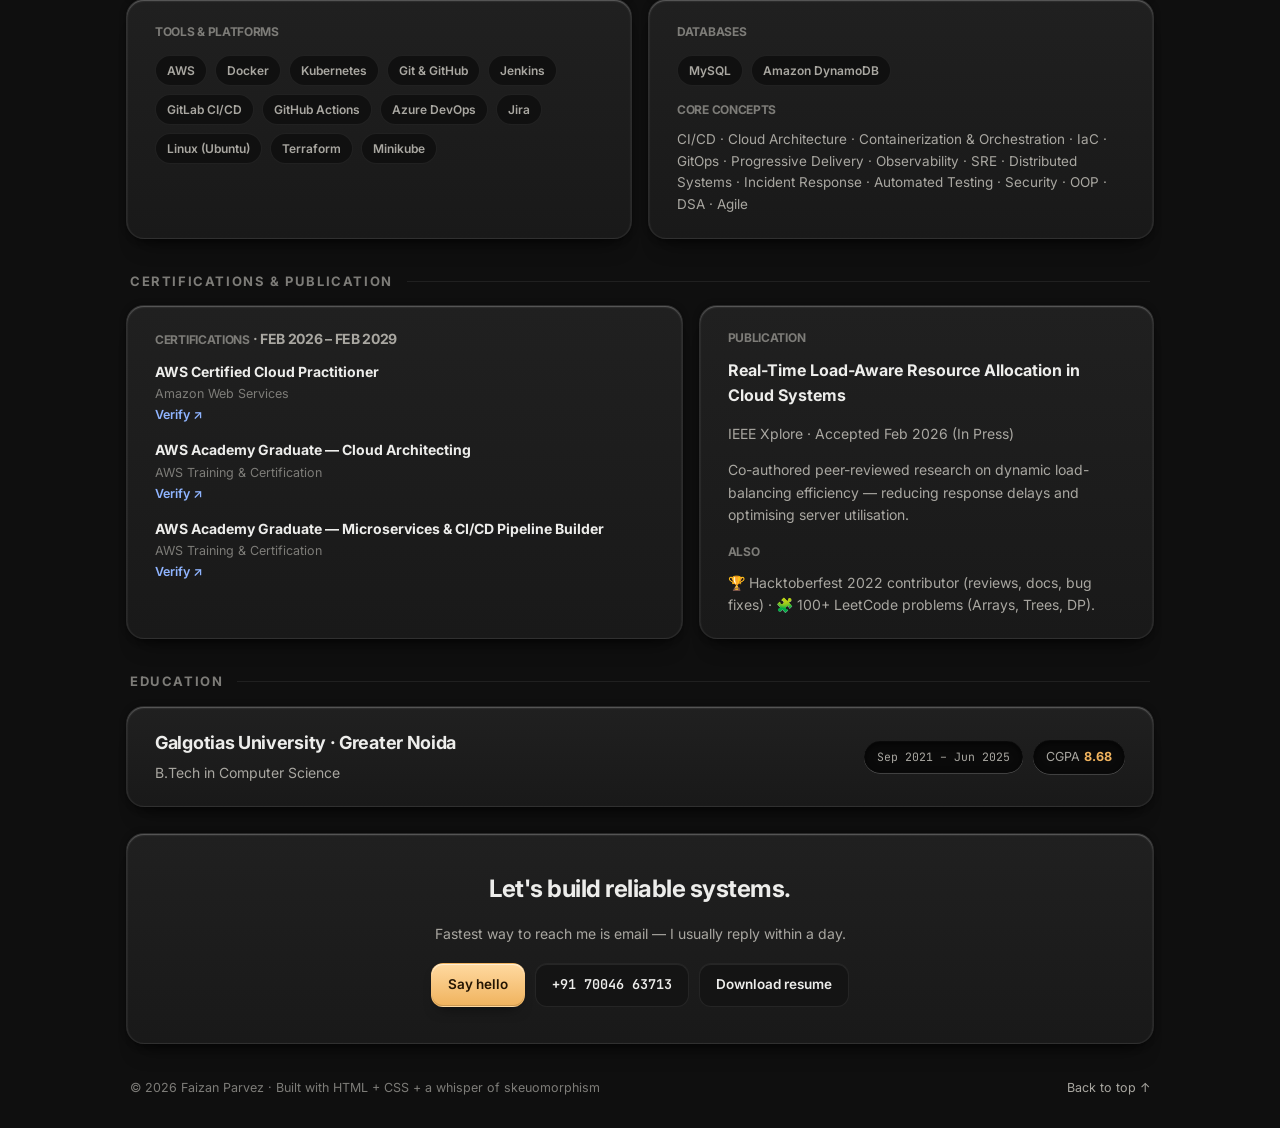
==== commit c4b43327: "Add HoldPoint canary rollout lab as first project card - Newest project first: canary router sends e" ====
--- a/index.html
+++ b/index.html
@@ -118,6 +118,24 @@
     <div class="grid projects-grid">
       <article class="card shell">
         <div class="card-top">
+          <h3>HoldPoint — Canary Rollout Lab</h3>
+          <span class="date well mono">Nov 2026</span>
+        </div>
+        <p class="sub">Canary release lab · Progressive delivery</p>
+        <ul class="bullets">
+          <li><strong>A router sends every 5th request (20%) to a candidate release.</strong> After 20 candidate responses, a 5xx rate of 10% or more aborts the rollout — anything lower promotes it.</li>
+          <li><strong>Faulty trial: candidate requests 3, 11 and 17 returned 503.</strong> The gate held at 20% traffic, then aborted at request 20 (3 of 20 failed) and sent the next 5 requests back to stable. The healthy candidate was promoted on the same workload.</li>
+          <li><strong>Recorded HTTP experiment with an interactive replay</strong> — compare the faulty and healthy runs, or step through the checkpoints to see where traffic went after each decision. Reproducible locally with <strong>node run.mjs</strong>.</li>
+        </ul>
+        <div class="tags"><span>Node.js</span><span>JavaScript</span><span>Canary Deployments</span><span>Progressive Delivery</span><span>GitHub Pages</span></div>
+        <div class="card-links">
+          <a class="card-link" href="https://faizan00parvez.github.io/holdpoint/" target="_blank" rel="noopener">Live ↗</a>
+          <a class="card-link" href="https://github.com/Faizan00parvez/holdpoint" target="_blank" rel="noopener">GitHub ↗</a>
+        </div>
+      </article>
+
+      <article class="card shell">
+        <div class="card-top">
           <h3>Slip 025 — Checkout Incident Lab</h3>
           <span class="date well mono">Nov 2026</span>
         </div>
@@ -228,7 +246,7 @@
         <h3 class="mini">Databases</h3>
         <div class="tags"><span>MySQL</span><span>Amazon DynamoDB</span></div>
         <h3 class="mini" style="margin-top:14px">Core concepts</h3>
-        <p class="concepts">CI/CD · Cloud Architecture · Containerization &amp; Orchestration · IaC · GitOps · Observability · SRE · Distributed Systems · Incident Response · Automated Testing · Security · OOP · DSA · Agile</p>
+        <p class="concepts">CI/CD · Cloud Architecture · Containerization &amp; Orchestration · IaC · GitOps · Progressive Delivery · Observability · SRE · Distributed Systems · Incident Response · Automated Testing · Security · OOP · DSA · Agile</p>
       </div>
     </div>
   </section>
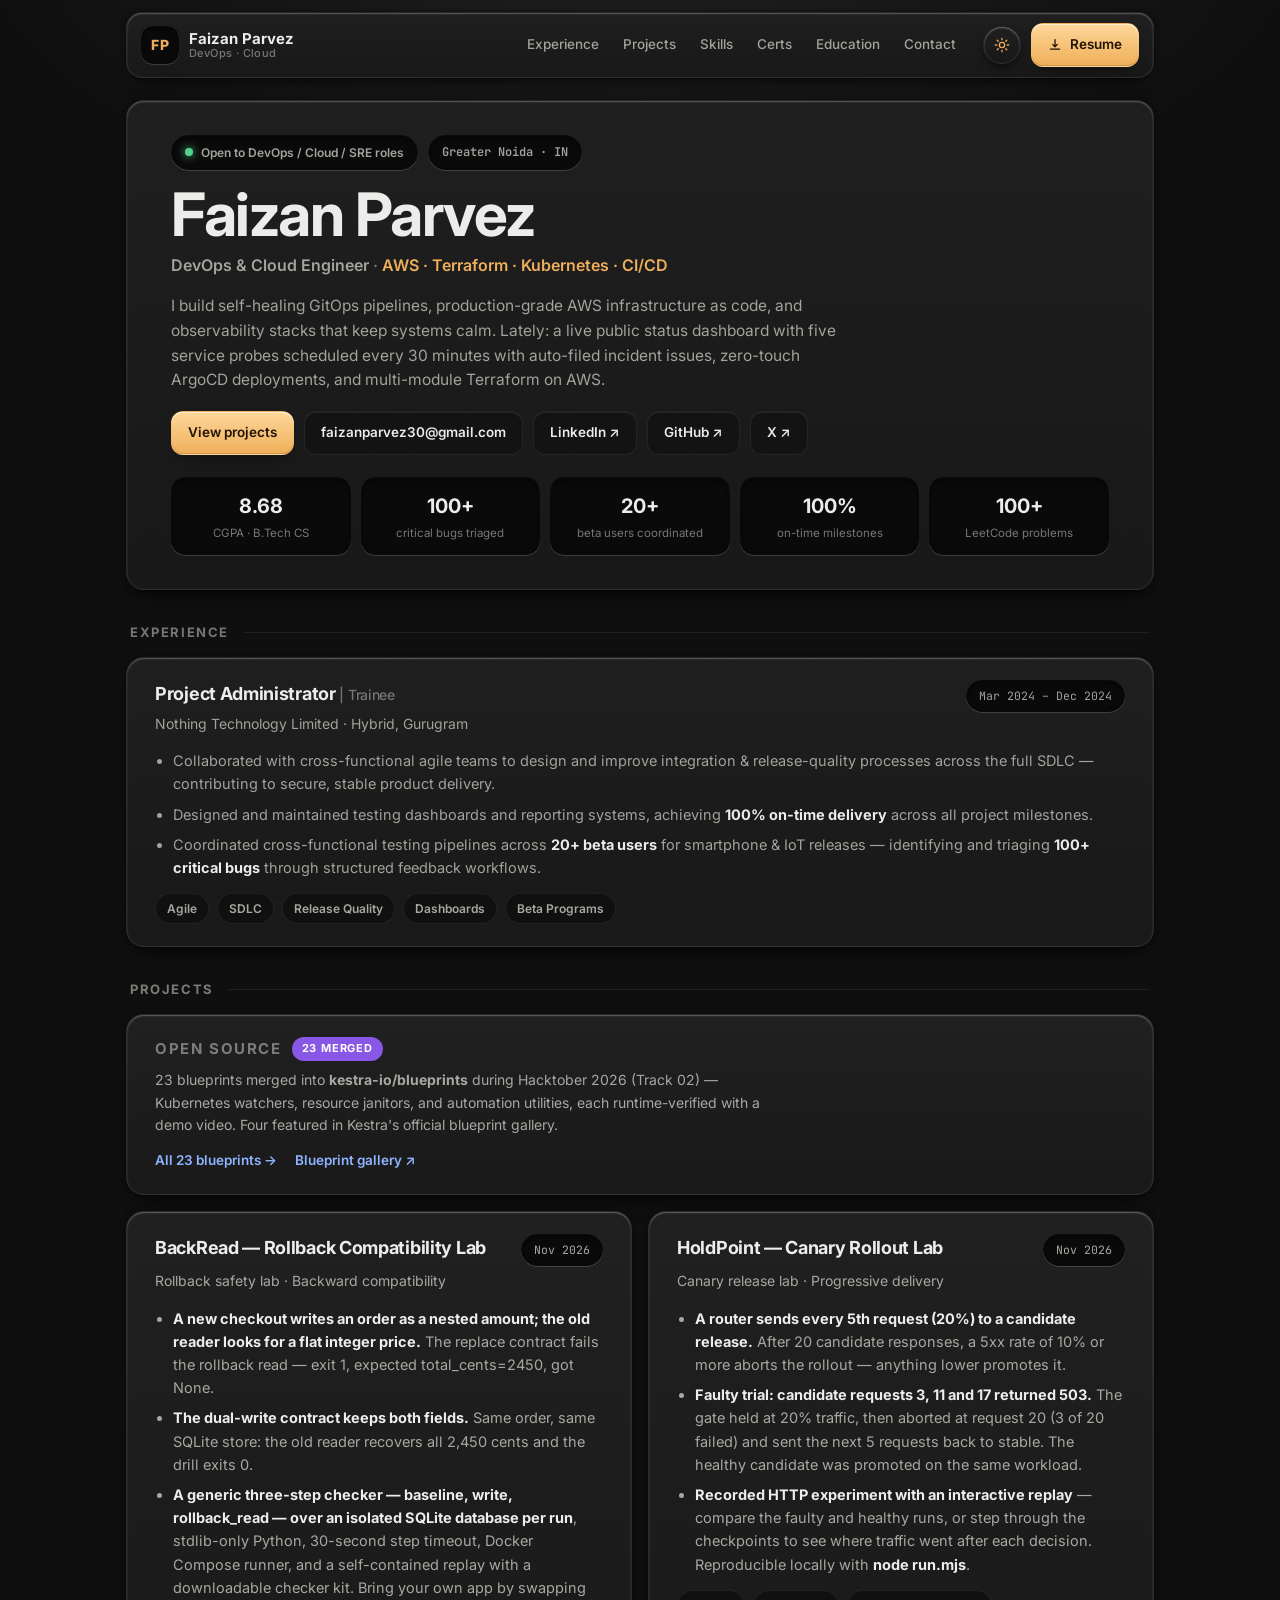
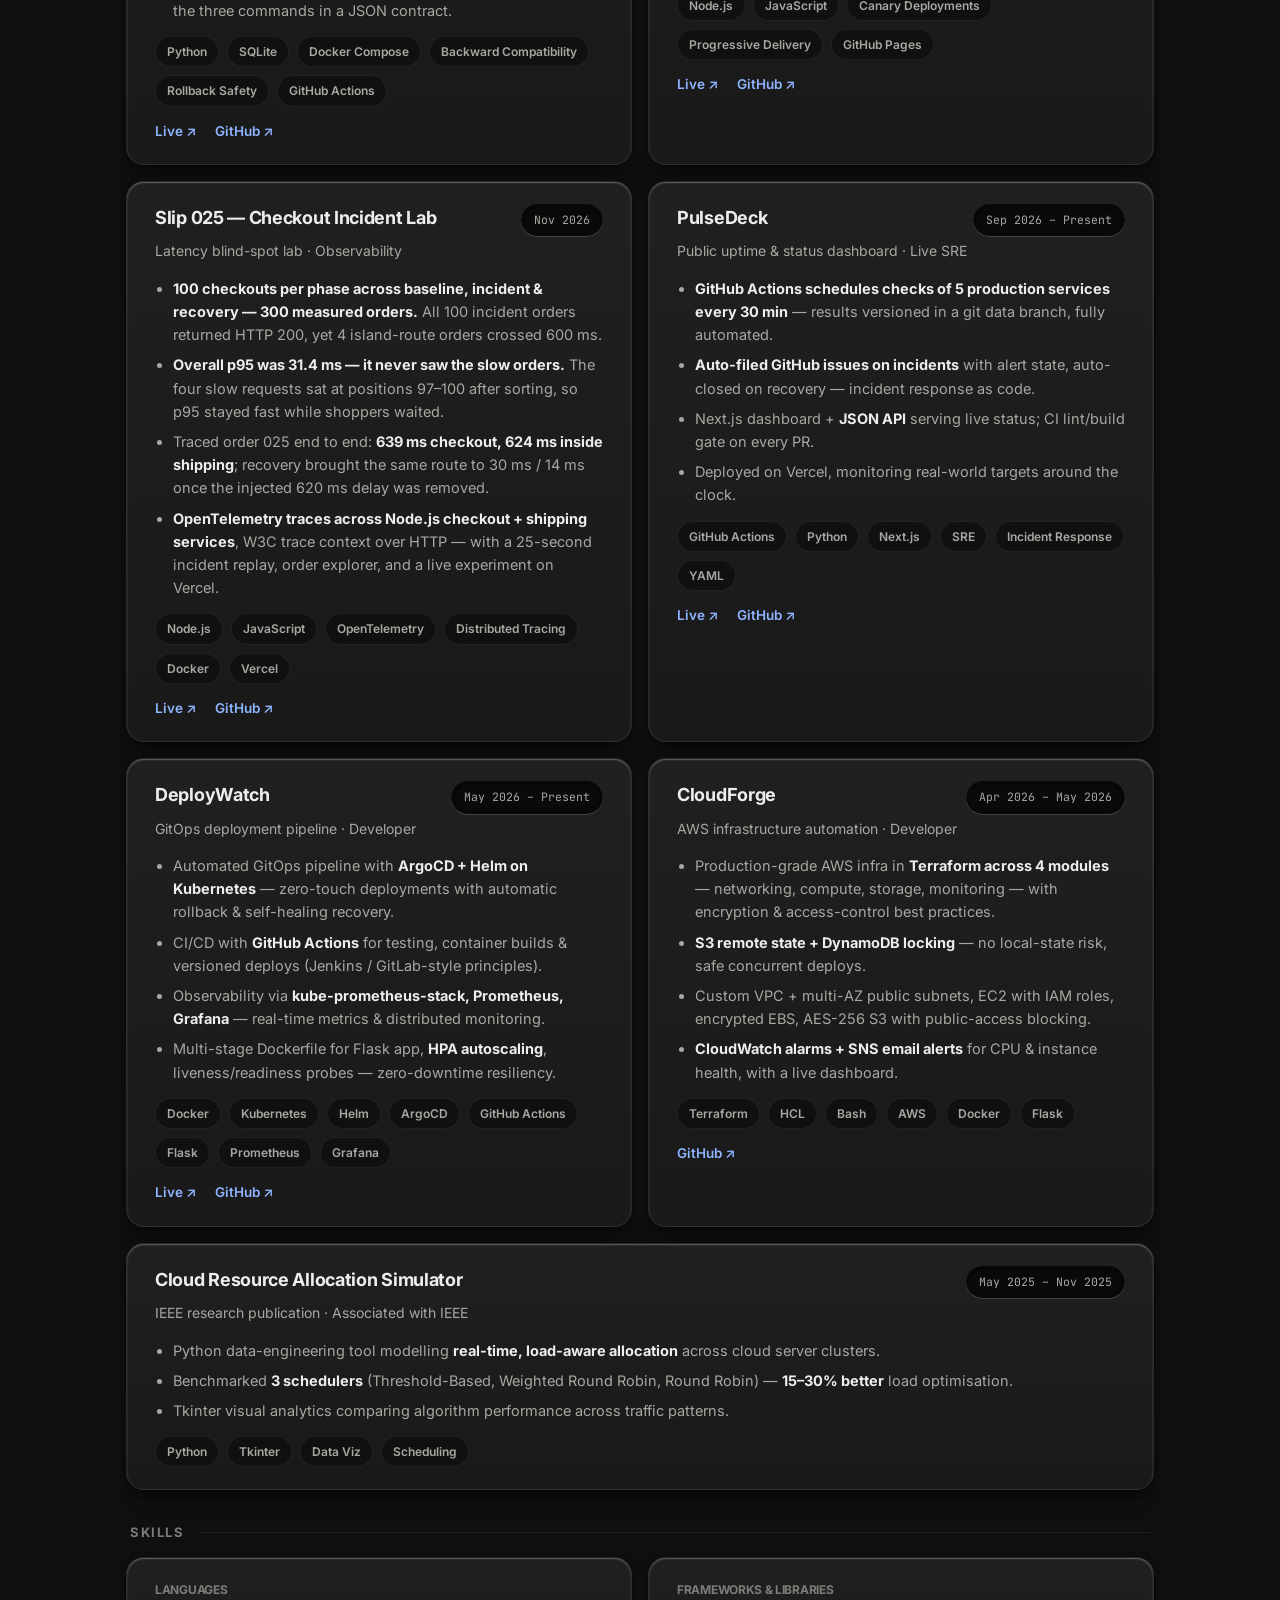
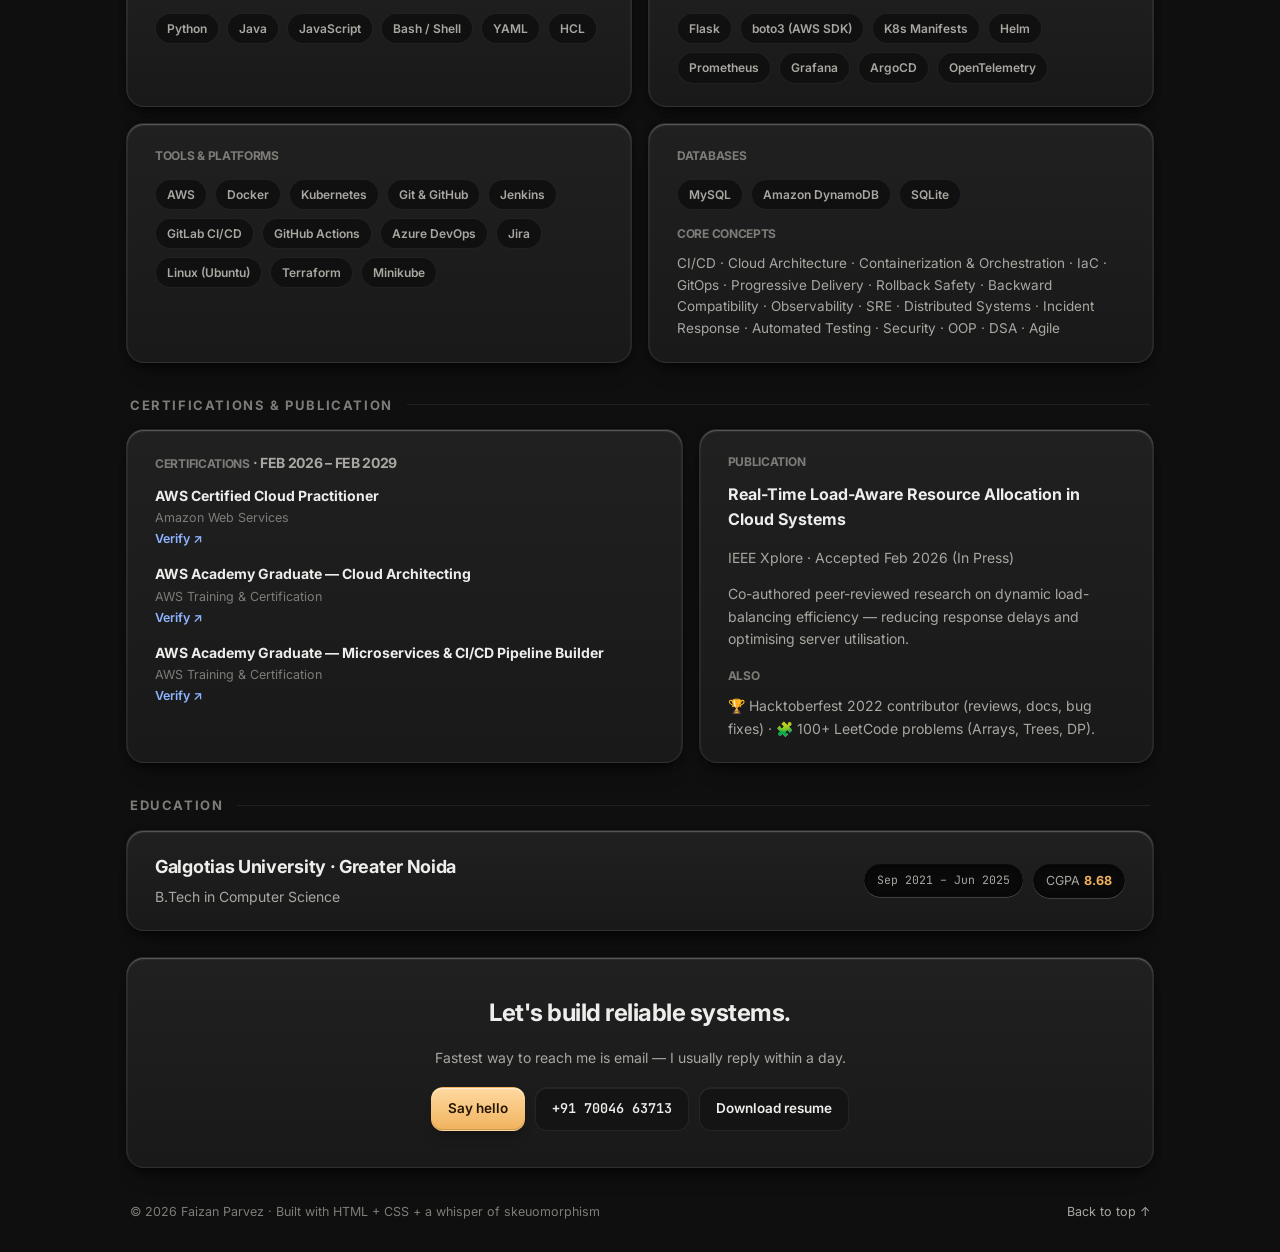
==== commit 1726321d: "Add BackRead rollback compatibility lab as first project card; update resume with BackRead entry" ====
--- a/index.html
+++ b/index.html
@@ -118,6 +118,24 @@
     <div class="grid projects-grid">
       <article class="card shell">
         <div class="card-top">
+          <h3>BackRead — Rollback Compatibility Lab</h3>
+          <span class="date well mono">Nov 2026</span>
+        </div>
+        <p class="sub">Rollback safety lab · Backward compatibility</p>
+        <ul class="bullets">
+          <li><strong>A new checkout writes an order as a nested amount; the old reader looks for a flat integer price.</strong> The replace contract fails the rollback read — exit 1, expected total_cents=2450, got None.</li>
+          <li><strong>The dual-write contract keeps both fields.</strong> Same order, same SQLite store: the old reader recovers all 2,450 cents and the drill exits 0.</li>
+          <li><strong>A generic three-step checker — baseline, write, rollback_read — over an isolated SQLite database per run</strong>, stdlib-only Python, 30-second step timeout, Docker Compose runner, and a self-contained replay with a downloadable checker kit. Bring your own app by swapping the three commands in a JSON contract.</li>
+        </ul>
+        <div class="tags"><span>Python</span><span>SQLite</span><span>Docker Compose</span><span>Backward Compatibility</span><span>Rollback Safety</span><span>GitHub Actions</span></div>
+        <div class="card-links">
+          <a class="card-link" href="https://faizan00parvez.github.io/backread/" target="_blank" rel="noopener">Live ↗</a>
+          <a class="card-link" href="https://github.com/Faizan00parvez/backread" target="_blank" rel="noopener">GitHub ↗</a>
+        </div>
+      </article>
+
+      <article class="card shell">
+        <div class="card-top">
           <h3>HoldPoint — Canary Rollout Lab</h3>
           <span class="date well mono">Nov 2026</span>
         </div>
@@ -244,9 +262,9 @@
       </div>
       <div class="card shell">
         <h3 class="mini">Databases</h3>
-        <div class="tags"><span>MySQL</span><span>Amazon DynamoDB</span></div>
+        <div class="tags"><span>MySQL</span><span>Amazon DynamoDB</span><span>SQLite</span></div>
         <h3 class="mini" style="margin-top:14px">Core concepts</h3>
-        <p class="concepts">CI/CD · Cloud Architecture · Containerization &amp; Orchestration · IaC · GitOps · Progressive Delivery · Observability · SRE · Distributed Systems · Incident Response · Automated Testing · Security · OOP · DSA · Agile</p>
+        <p class="concepts">CI/CD · Cloud Architecture · Containerization &amp; Orchestration · IaC · GitOps · Progressive Delivery · Rollback Safety · Backward Compatibility · Observability · SRE · Distributed Systems · Incident Response · Automated Testing · Security · OOP · DSA · Agile</p>
       </div>
     </div>
   </section>
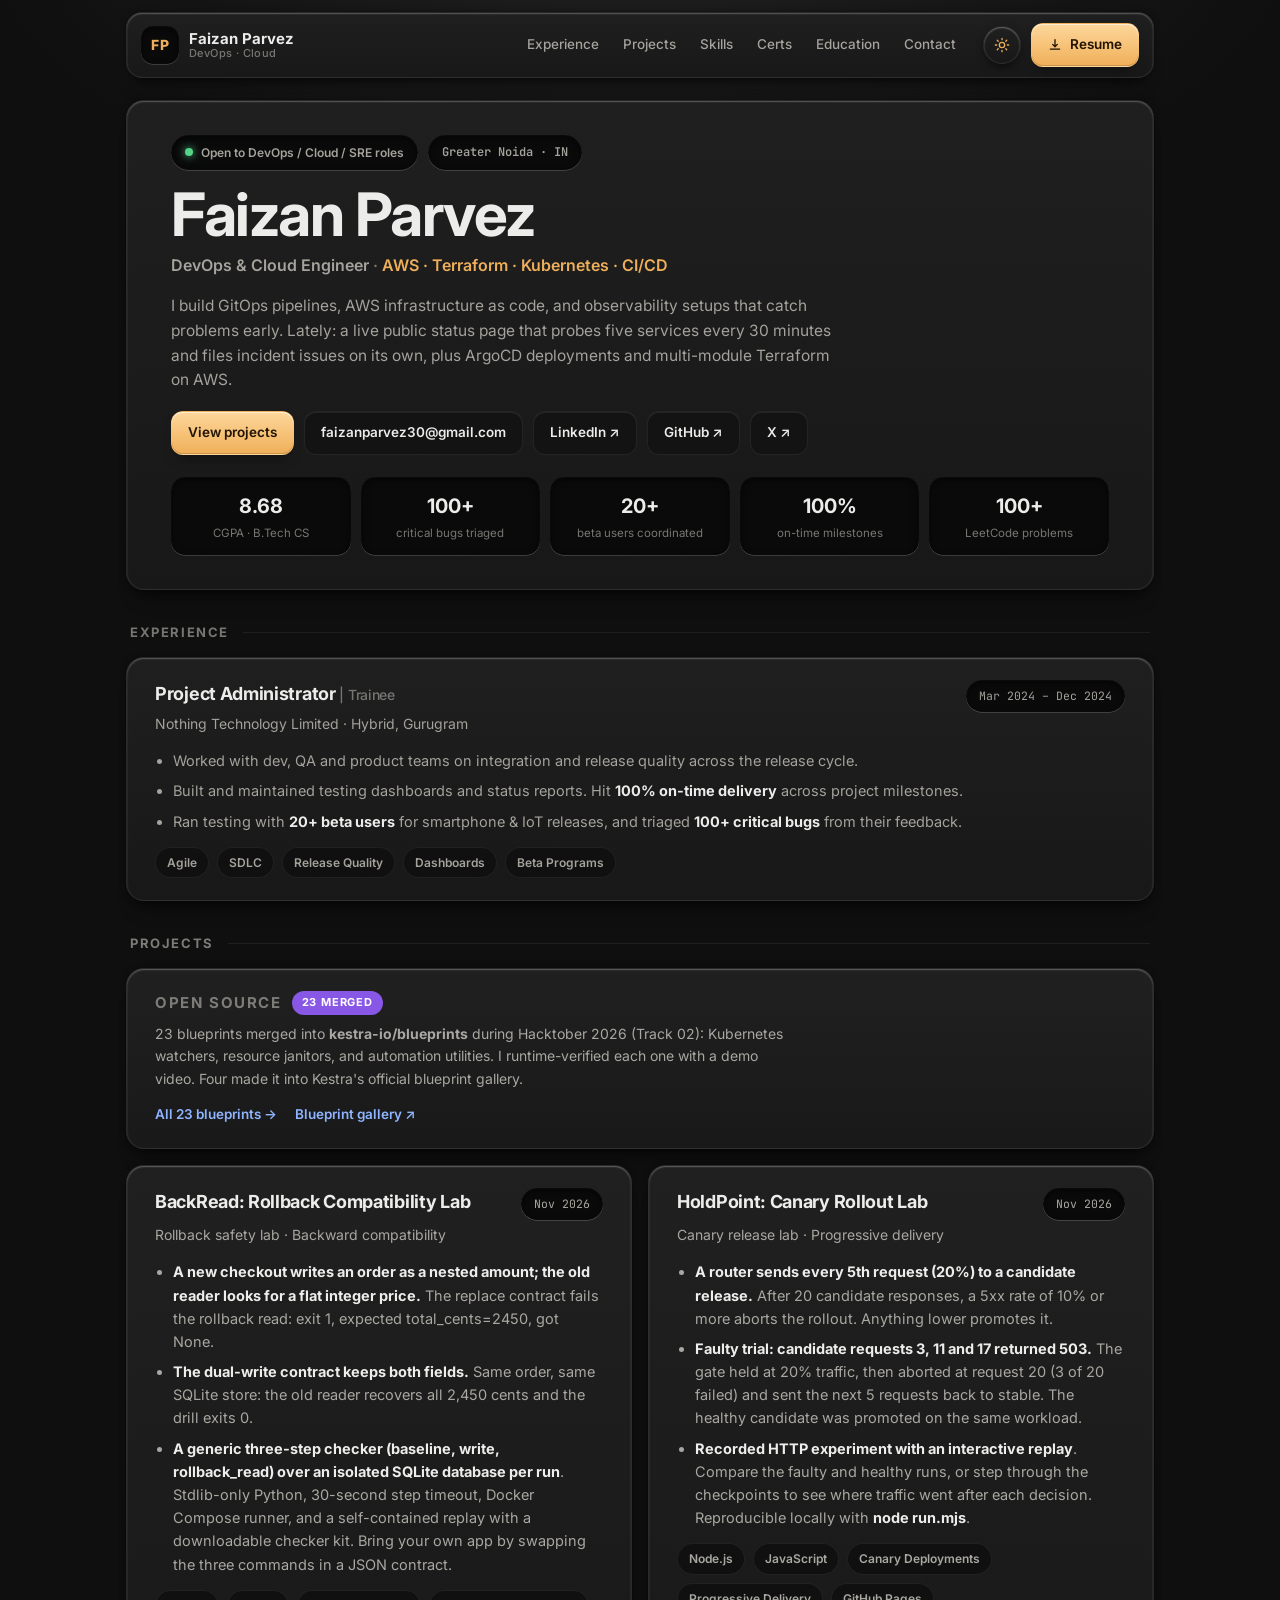
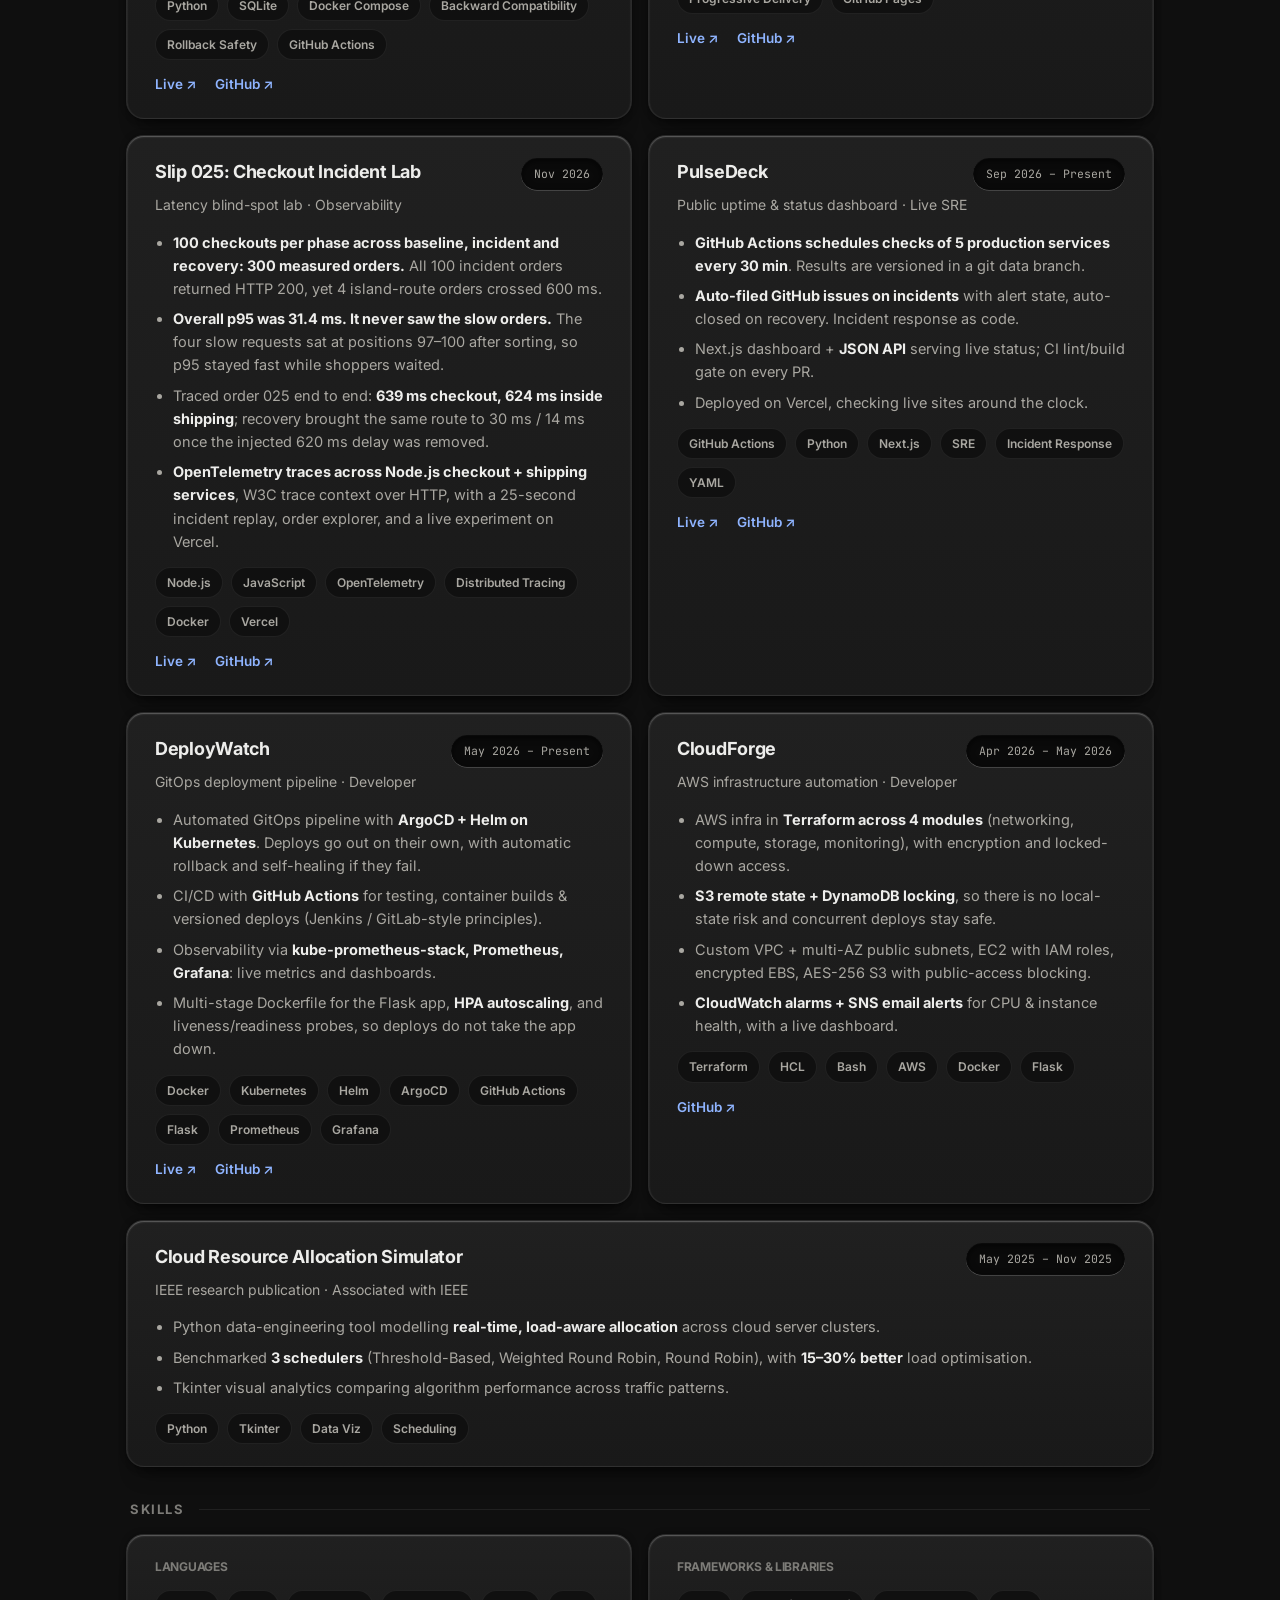
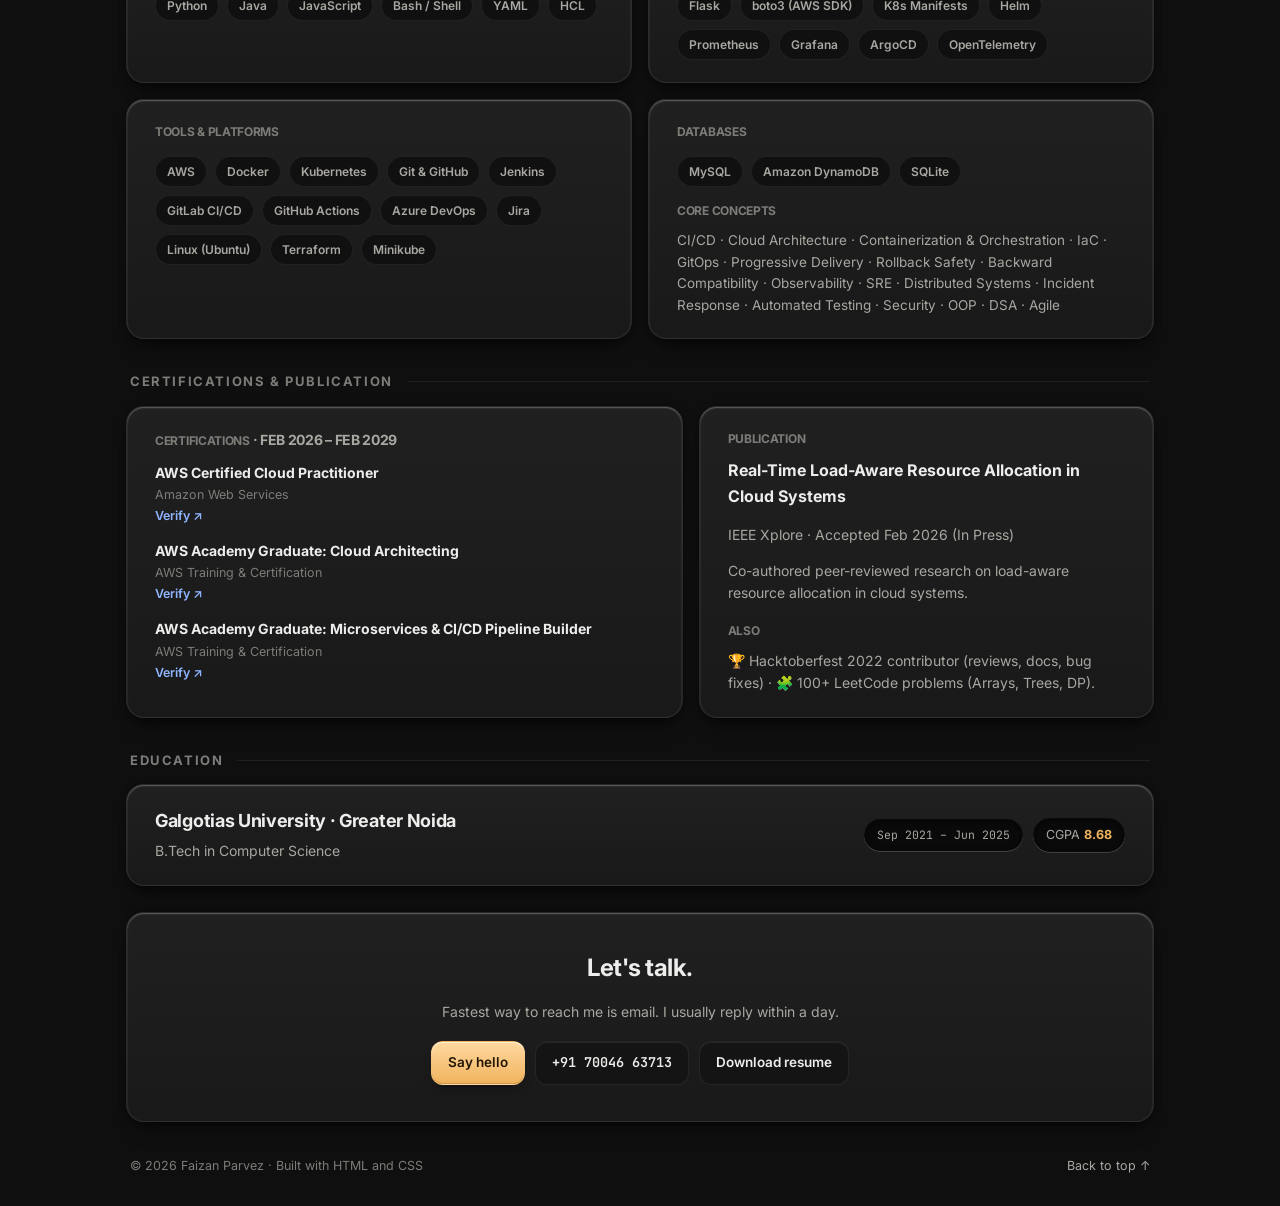
==== commit 43eef447: "Remove em dashes and AI-sounding copy across portfolio and resume" ====
--- a/index.html
+++ b/index.html
@@ -4,15 +4,15 @@
 <meta charset="UTF-8" />
 <meta name="viewport" content="width=device-width, initial-scale=1.0" />
 <title>Faizan Parvez: DevOps & Cloud Engineer</title>
-<meta name="description" content="Portfolio of Faizan Parvez — DevOps & Cloud Engineer. AWS, Terraform, Kubernetes, CI/CD, observability." />
+<meta name="description" content="Portfolio of Faizan Parvez, DevOps and Cloud Engineer. AWS, Terraform, Kubernetes, CI/CD, observability." />
 <meta property="og:type" content="website" />
 <meta property="og:url" content="https://faizanxbuilds.github.io/" />
-<meta property="og:title" content="Faizan Parvez — DevOps & Cloud Engineer" />
-<meta property="og:description" content="Portfolio of Faizan Parvez — DevOps & Cloud Engineer. AWS, Terraform, Kubernetes, CI/CD, GitOps, observability." />
+<meta property="og:title" content="Faizan Parvez, DevOps & Cloud Engineer" />
+<meta property="og:description" content="Portfolio of Faizan Parvez, DevOps and Cloud Engineer. AWS, Terraform, Kubernetes, CI/CD, GitOps, observability." />
 <meta property="og:image" content="https://faizanxbuilds.github.io/og-image.png" />
 <meta name="twitter:card" content="summary_large_image" />
-<meta name="twitter:title" content="Faizan Parvez — DevOps & Cloud Engineer" />
-<meta name="twitter:description" content="Portfolio of Faizan Parvez — DevOps & Cloud Engineer. AWS, Terraform, Kubernetes, CI/CD, GitOps, observability." />
+<meta name="twitter:title" content="Faizan Parvez, DevOps & Cloud Engineer" />
+<meta name="twitter:description" content="Portfolio of Faizan Parvez, DevOps and Cloud Engineer. AWS, Terraform, Kubernetes, CI/CD, GitOps, observability." />
 <meta name="twitter:image" content="https://faizanxbuilds.github.io/og-image.png" />
 <link rel="icon" type="image/png" href="assets/favicon-base.png" />
 <link rel="preconnect" href="https://fonts.googleapis.com" />
@@ -58,7 +58,7 @@
     </div>
     <h1>Faizan Parvez</h1>
     <p class="role">DevOps &amp; Cloud Engineer <span class="sep">·</span> <span class="accent">AWS · Terraform · Kubernetes · CI/CD</span></p>
-    <p class="lede">I build self-healing GitOps pipelines, production-grade AWS infrastructure as code, and observability stacks that keep systems calm. Lately: a live public status dashboard with five service probes scheduled every 30 minutes with auto-filed incident issues, zero-touch ArgoCD deployments, and multi-module Terraform on AWS.</p>
+    <p class="lede">I build GitOps pipelines, AWS infrastructure as code, and observability setups that catch problems early. Lately: a live public status page that probes five services every 30 minutes and files incident issues on its own, plus ArgoCD deployments and multi-module Terraform on AWS.</p>
     <div class="hero-cta">
       <a class="btn btn-primary" href="#projects">View projects</a>
       <a class="btn btn-ghost" href="mailto:faizanparvez30@gmail.com">faizanparvez30@gmail.com</a>
@@ -90,9 +90,9 @@
         <span class="date well mono">Mar 2024 – Dec 2024</span>
       </div>
       <ul class="bullets">
-        <li>Collaborated with cross-functional agile teams to design and improve integration &amp; release-quality processes across the full SDLC — contributing to secure, stable product delivery.</li>
-        <li>Designed and maintained testing dashboards and reporting systems, achieving <strong>100% on-time delivery</strong> across all project milestones.</li>
-        <li>Coordinated cross-functional testing pipelines across <strong>20+ beta users</strong> for smartphone &amp; IoT releases — identifying and triaging <strong>100+ critical bugs</strong> through structured feedback workflows.</li>
+        <li>Worked with dev, QA and product teams on integration and release quality across the release cycle.</li>
+        <li>Built and maintained testing dashboards and status reports. Hit <strong>100% on-time delivery</strong> across project milestones.</li>
+        <li>Ran testing with <strong>20+ beta users</strong> for smartphone &amp; IoT releases, and triaged <strong>100+ critical bugs</strong> from their feedback.</li>
       </ul>
       <div class="tags"><span>Agile</span><span>SDLC</span><span>Release Quality</span><span>Dashboards</span><span>Beta Programs</span></div>
     </article>
@@ -109,7 +109,7 @@
         <h3>Open Source</h3>
         <span class="merged-badge">23 Merged</span>
       </div>
-      <p class="oss-desc">23 blueprints merged into <strong>kestra-io/blueprints</strong> during Hacktober 2026 (Track 02) — Kubernetes watchers, resource janitors, and automation utilities, each runtime-verified with a demo video. Four featured in Kestra's official blueprint gallery.</p>
+      <p class="oss-desc">23 blueprints merged into <strong>kestra-io/blueprints</strong> during Hacktober 2026 (Track 02): Kubernetes watchers, resource janitors, and automation utilities. I runtime-verified each one with a demo video. Four made it into Kestra's official blueprint gallery.</p>
       <div class="card-links">
         <a class="card-link" href="kestra.html">All 23 blueprints →</a>
         <a class="card-link" href="https://kestra.io/blueprints/" target="_blank" rel="noopener">Blueprint gallery ↗</a>
@@ -118,14 +118,14 @@
     <div class="grid projects-grid">
       <article class="card shell">
         <div class="card-top">
-          <h3>BackRead — Rollback Compatibility Lab</h3>
+          <h3>BackRead: Rollback Compatibility Lab</h3>
           <span class="date well mono">Nov 2026</span>
         </div>
         <p class="sub">Rollback safety lab · Backward compatibility</p>
         <ul class="bullets">
-          <li><strong>A new checkout writes an order as a nested amount; the old reader looks for a flat integer price.</strong> The replace contract fails the rollback read — exit 1, expected total_cents=2450, got None.</li>
+          <li><strong>A new checkout writes an order as a nested amount; the old reader looks for a flat integer price.</strong> The replace contract fails the rollback read: exit 1, expected total_cents=2450, got None.</li>
           <li><strong>The dual-write contract keeps both fields.</strong> Same order, same SQLite store: the old reader recovers all 2,450 cents and the drill exits 0.</li>
-          <li><strong>A generic three-step checker — baseline, write, rollback_read — over an isolated SQLite database per run</strong>, stdlib-only Python, 30-second step timeout, Docker Compose runner, and a self-contained replay with a downloadable checker kit. Bring your own app by swapping the three commands in a JSON contract.</li>
+          <li><strong>A generic three-step checker (baseline, write, rollback_read) over an isolated SQLite database per run</strong>. Stdlib-only Python, 30-second step timeout, Docker Compose runner, and a self-contained replay with a downloadable checker kit. Bring your own app by swapping the three commands in a JSON contract.</li>
         </ul>
         <div class="tags"><span>Python</span><span>SQLite</span><span>Docker Compose</span><span>Backward Compatibility</span><span>Rollback Safety</span><span>GitHub Actions</span></div>
         <div class="card-links">
@@ -136,14 +136,14 @@
 
       <article class="card shell">
         <div class="card-top">
-          <h3>HoldPoint — Canary Rollout Lab</h3>
+          <h3>HoldPoint: Canary Rollout Lab</h3>
           <span class="date well mono">Nov 2026</span>
         </div>
         <p class="sub">Canary release lab · Progressive delivery</p>
         <ul class="bullets">
-          <li><strong>A router sends every 5th request (20%) to a candidate release.</strong> After 20 candidate responses, a 5xx rate of 10% or more aborts the rollout — anything lower promotes it.</li>
+          <li><strong>A router sends every 5th request (20%) to a candidate release.</strong> After 20 candidate responses, a 5xx rate of 10% or more aborts the rollout. Anything lower promotes it.</li>
           <li><strong>Faulty trial: candidate requests 3, 11 and 17 returned 503.</strong> The gate held at 20% traffic, then aborted at request 20 (3 of 20 failed) and sent the next 5 requests back to stable. The healthy candidate was promoted on the same workload.</li>
-          <li><strong>Recorded HTTP experiment with an interactive replay</strong> — compare the faulty and healthy runs, or step through the checkpoints to see where traffic went after each decision. Reproducible locally with <strong>node run.mjs</strong>.</li>
+          <li><strong>Recorded HTTP experiment with an interactive replay</strong>. Compare the faulty and healthy runs, or step through the checkpoints to see where traffic went after each decision. Reproducible locally with <strong>node run.mjs</strong>.</li>
         </ul>
         <div class="tags"><span>Node.js</span><span>JavaScript</span><span>Canary Deployments</span><span>Progressive Delivery</span><span>GitHub Pages</span></div>
         <div class="card-links">
@@ -154,15 +154,15 @@
 
       <article class="card shell">
         <div class="card-top">
-          <h3>Slip 025 — Checkout Incident Lab</h3>
+          <h3>Slip 025: Checkout Incident Lab</h3>
           <span class="date well mono">Nov 2026</span>
         </div>
         <p class="sub">Latency blind-spot lab · Observability</p>
         <ul class="bullets">
-          <li><strong>100 checkouts per phase across baseline, incident &amp; recovery — 300 measured orders.</strong> All 100 incident orders returned HTTP 200, yet 4 island-route orders crossed 600 ms.</li>
-          <li><strong>Overall p95 was 31.4 ms — it never saw the slow orders.</strong> The four slow requests sat at positions 97–100 after sorting, so p95 stayed fast while shoppers waited.</li>
+          <li><strong>100 checkouts per phase across baseline, incident and recovery: 300 measured orders.</strong> All 100 incident orders returned HTTP 200, yet 4 island-route orders crossed 600 ms.</li>
+          <li><strong>Overall p95 was 31.4 ms. It never saw the slow orders.</strong> The four slow requests sat at positions 97–100 after sorting, so p95 stayed fast while shoppers waited.</li>
           <li>Traced order 025 end to end: <strong>639 ms checkout, 624 ms inside shipping</strong>; recovery brought the same route to 30 ms / 14 ms once the injected 620 ms delay was removed.</li>
-          <li><strong>OpenTelemetry traces across Node.js checkout + shipping services</strong>, W3C trace context over HTTP — with a 25-second incident replay, order explorer, and a live experiment on Vercel.</li>
+          <li><strong>OpenTelemetry traces across Node.js checkout + shipping services</strong>, W3C trace context over HTTP, with a 25-second incident replay, order explorer, and a live experiment on Vercel.</li>
         </ul>
         <div class="tags"><span>Node.js</span><span>JavaScript</span><span>OpenTelemetry</span><span>Distributed Tracing</span><span>Docker</span><span>Vercel</span></div>
         <div class="card-links">
@@ -178,10 +178,10 @@
         </div>
         <p class="sub">Public uptime &amp; status dashboard · Live SRE</p>
         <ul class="bullets">
-          <li><strong>GitHub Actions schedules checks of 5 production services every 30 min</strong> — results versioned in a git data branch, fully automated.</li>
-          <li><strong>Auto-filed GitHub issues on incidents</strong> with alert state, auto-closed on recovery — incident response as code.</li>
+          <li><strong>GitHub Actions schedules checks of 5 production services every 30 min</strong>. Results are versioned in a git data branch.</li>
+          <li><strong>Auto-filed GitHub issues on incidents</strong> with alert state, auto-closed on recovery. Incident response as code.</li>
           <li>Next.js dashboard + <strong>JSON API</strong> serving live status; CI lint/build gate on every PR.</li>
-          <li>Deployed on Vercel, monitoring real-world targets around the clock.</li>
+          <li>Deployed on Vercel, checking live sites around the clock.</li>
         </ul>
         <div class="tags"><span>GitHub Actions</span><span>Python</span><span>Next.js</span><span>SRE</span><span>Incident Response</span><span>YAML</span></div>
         <div class="card-links">
@@ -197,10 +197,10 @@
         </div>
         <p class="sub">GitOps deployment pipeline · Developer</p>
         <ul class="bullets">
-          <li>Automated GitOps pipeline with <strong>ArgoCD + Helm on Kubernetes</strong> — zero-touch deployments with automatic rollback &amp; self-healing recovery.</li>
+          <li>Automated GitOps pipeline with <strong>ArgoCD + Helm on Kubernetes</strong>. Deploys go out on their own, with automatic rollback and self-healing if they fail.</li>
           <li>CI/CD with <strong>GitHub Actions</strong> for testing, container builds &amp; versioned deploys (Jenkins / GitLab-style principles).</li>
-          <li>Observability via <strong>kube-prometheus-stack, Prometheus, Grafana</strong> — real-time metrics &amp; distributed monitoring.</li>
-          <li>Multi-stage Dockerfile for Flask app, <strong>HPA autoscaling</strong>, liveness/readiness probes — zero-downtime resiliency.</li>
+          <li>Observability via <strong>kube-prometheus-stack, Prometheus, Grafana</strong>: live metrics and dashboards.</li>
+          <li>Multi-stage Dockerfile for the Flask app, <strong>HPA autoscaling</strong>, and liveness/readiness probes, so deploys do not take the app down.</li>
         </ul>
         <div class="tags"><span>Docker</span><span>Kubernetes</span><span>Helm</span><span>ArgoCD</span><span>GitHub Actions</span><span>Flask</span><span>Prometheus</span><span>Grafana</span></div>
         <div class="card-links">
@@ -216,8 +216,8 @@
         </div>
         <p class="sub">AWS infrastructure automation · Developer</p>
         <ul class="bullets">
-          <li>Production-grade AWS infra in <strong>Terraform across 4 modules</strong> — networking, compute, storage, monitoring — with encryption &amp; access-control best practices.</li>
-          <li><strong>S3 remote state + DynamoDB locking</strong> — no local-state risk, safe concurrent deploys.</li>
+          <li>AWS infra in <strong>Terraform across 4 modules</strong> (networking, compute, storage, monitoring), with encryption and locked-down access.</li>
+          <li><strong>S3 remote state + DynamoDB locking</strong>, so there is no local-state risk and concurrent deploys stay safe.</li>
           <li>Custom VPC + multi-AZ public subnets, EC2 with IAM roles, encrypted EBS, AES-256 S3 with public-access blocking.</li>
           <li><strong>CloudWatch alarms + SNS email alerts</strong> for CPU &amp; instance health, with a live dashboard.</li>
         </ul>
@@ -233,7 +233,7 @@
         <p class="sub">IEEE research publication · Associated with IEEE</p>
         <ul class="bullets">
           <li>Python data-engineering tool modelling <strong>real-time, load-aware allocation</strong> across cloud server clusters.</li>
-          <li>Benchmarked <strong>3 schedulers</strong> (Threshold-Based, Weighted Round Robin, Round Robin) — <strong>15–30% better</strong> load optimisation.</li>
+          <li>Benchmarked <strong>3 schedulers</strong> (Threshold-Based, Weighted Round Robin, Round Robin), with <strong>15–30% better</strong> load optimisation.</li>
           <li>Tkinter visual analytics comparing algorithm performance across traffic patterns.</li>
         </ul>
         <div class="tags"><span>Python</span><span>Tkinter</span><span>Data Viz</span><span>Scheduling</span></div>
@@ -284,11 +284,11 @@
             <a href="https://www.credly.com/badges/dcd999c2-ef93-4405-88f2-8c0108ddb70d/public_url" target="_blank" rel="noopener">Verify ↗</a>
           </li>
           <li>
-            <strong>AWS Academy Graduate — Cloud Architecting</strong><span>AWS Training &amp; Certification</span>
+            <strong>AWS Academy Graduate: Cloud Architecting</strong><span>AWS Training &amp; Certification</span>
             <a href="https://www.credly.com/badges/630ed6cf-18c4-40dc-96a4-c0848406f34e/public_url" target="_blank" rel="noopener">Verify ↗</a>
           </li>
           <li>
-            <strong>AWS Academy Graduate — Microservices &amp; CI/CD Pipeline Builder</strong><span>AWS Training &amp; Certification</span>
+            <strong>AWS Academy Graduate: Microservices &amp; CI/CD Pipeline Builder</strong><span>AWS Training &amp; Certification</span>
             <a href="https://www.credly.com/badges/a558f4fc-4857-49ab-a140-5329b259ea10/public_url" target="_blank" rel="noopener">Verify ↗</a>
           </li>
         </ul>
@@ -297,7 +297,7 @@
         <h3 class="mini">Publication</h3>
         <p class="pub-title">Real-Time Load-Aware Resource Allocation in Cloud Systems</p>
         <p class="muted">IEEE Xplore · Accepted Feb 2026 (In Press)</p>
-        <p class="pub-desc">Co-authored peer-reviewed research on dynamic load-balancing efficiency — reducing response delays and optimising server utilisation.</p>
+        <p class="pub-desc">Co-authored peer-reviewed research on load-aware resource allocation in cloud systems.</p>
         <h3 class="mini" style="margin-top:16px">Also</h3>
         <p class="pub-desc">🏆 Hacktoberfest 2022 contributor (reviews, docs, bug fixes) · 🧩 100+ LeetCode problems (Arrays, Trees, DP).</p>
       </div>
@@ -325,8 +325,8 @@
   <!-- CONTACT -->
   <section id="contact" class="section reveal">
     <div class="card shell contact">
-      <h2>Let's build reliable systems.</h2>
-      <p class="muted">Fastest way to reach me is email — I usually reply within a day.</p>
+      <h2>Let's talk.</h2>
+      <p class="muted">Fastest way to reach me is email. I usually reply within a day.</p>
       <div class="hero-cta center">
         <a class="btn btn-primary" href="mailto:faizanparvez30@gmail.com">Say hello</a>
         <a class="btn btn-ghost mono" href="tel:+917004663713">+91 70046 63713</a>
@@ -337,7 +337,7 @@
 </main>
 
 <footer>
-  <span>© 2026 Faizan Parvez · Built with HTML + CSS + a whisper of skeuomorphism</span>
+  <span>© 2026 Faizan Parvez · Built with HTML and CSS</span>
   <a href="#top">Back to top ↑</a>
 </footer>
 
--- a/styles.css
+++ b/styles.css
@@ -1,4 +1,4 @@
-/* Faizan Parvez — one-page portfolio
+/* Faizan Parvez: one-page portfolio
    Subtle skeuomorphism (shadow.md): top-light, raised shells + inset wells.
    Kept restrained: depth only on shells/wells/knob, flat text elsewhere. */
 
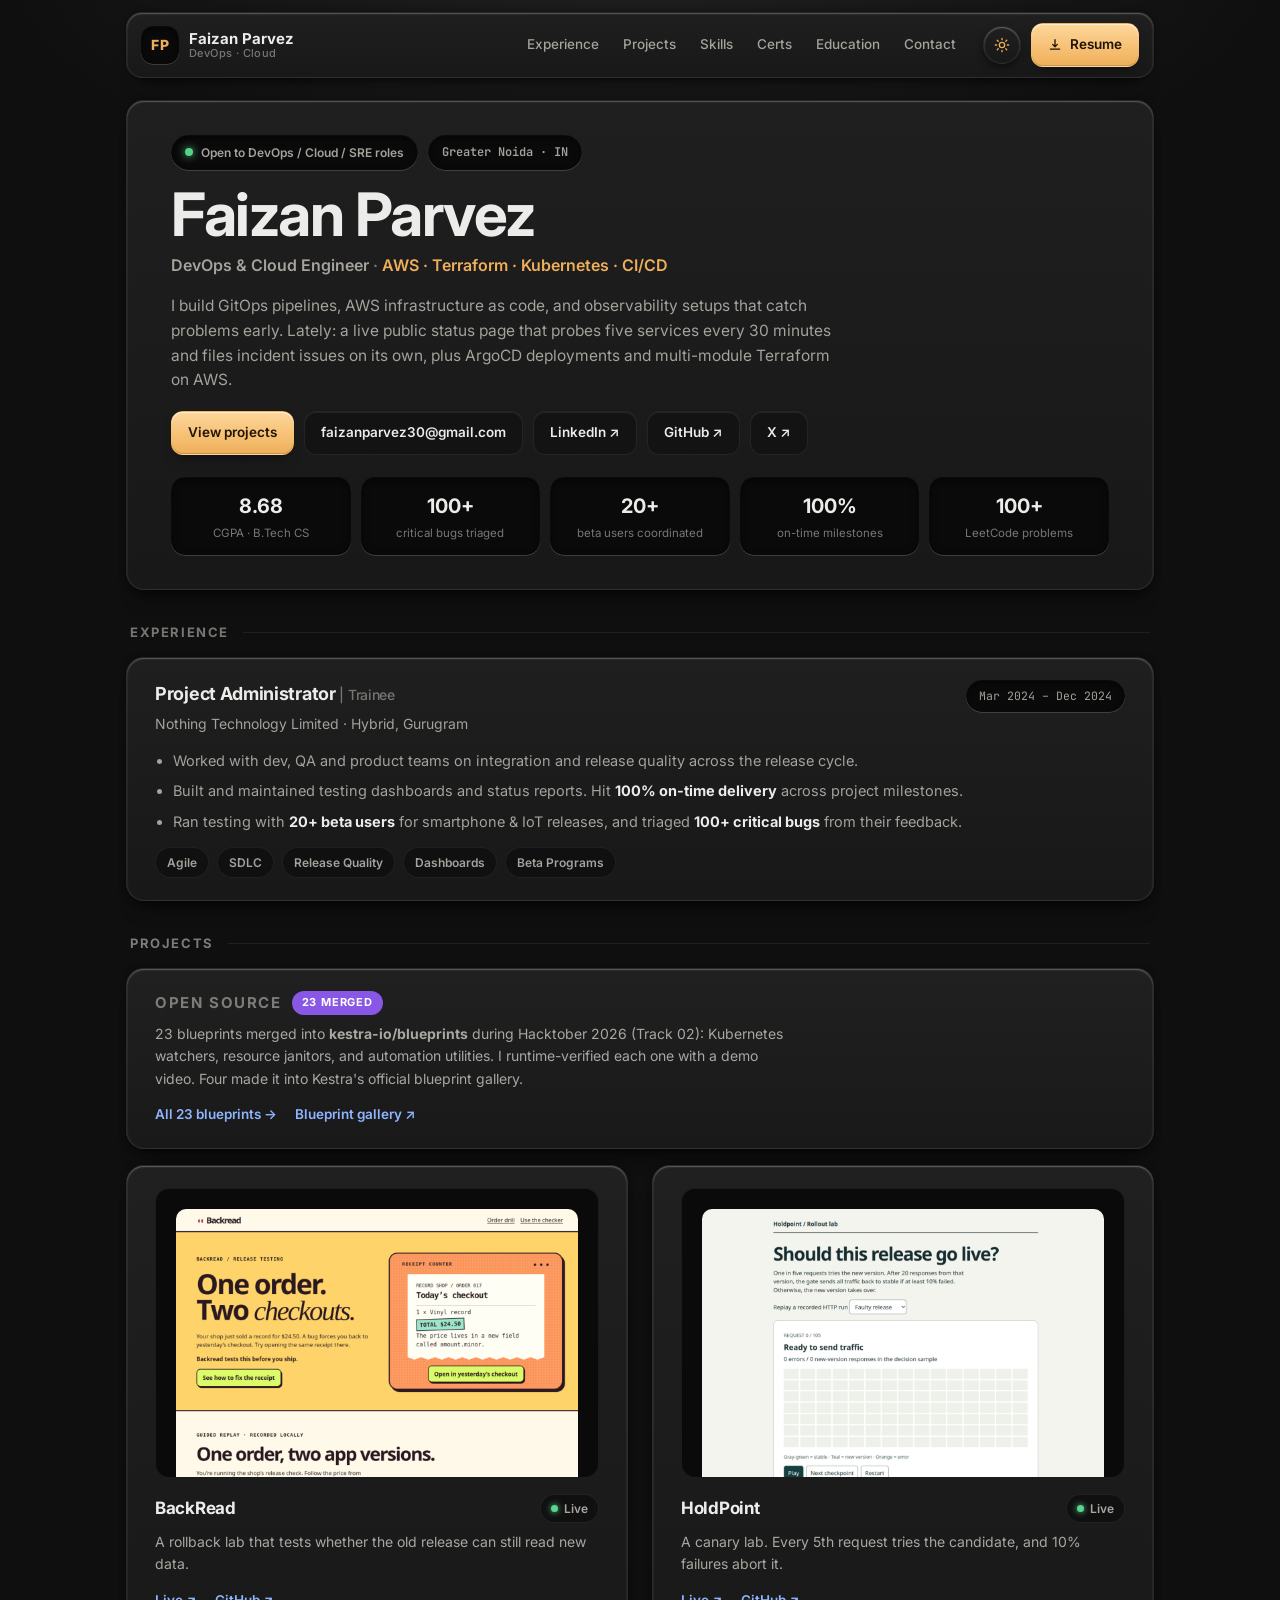
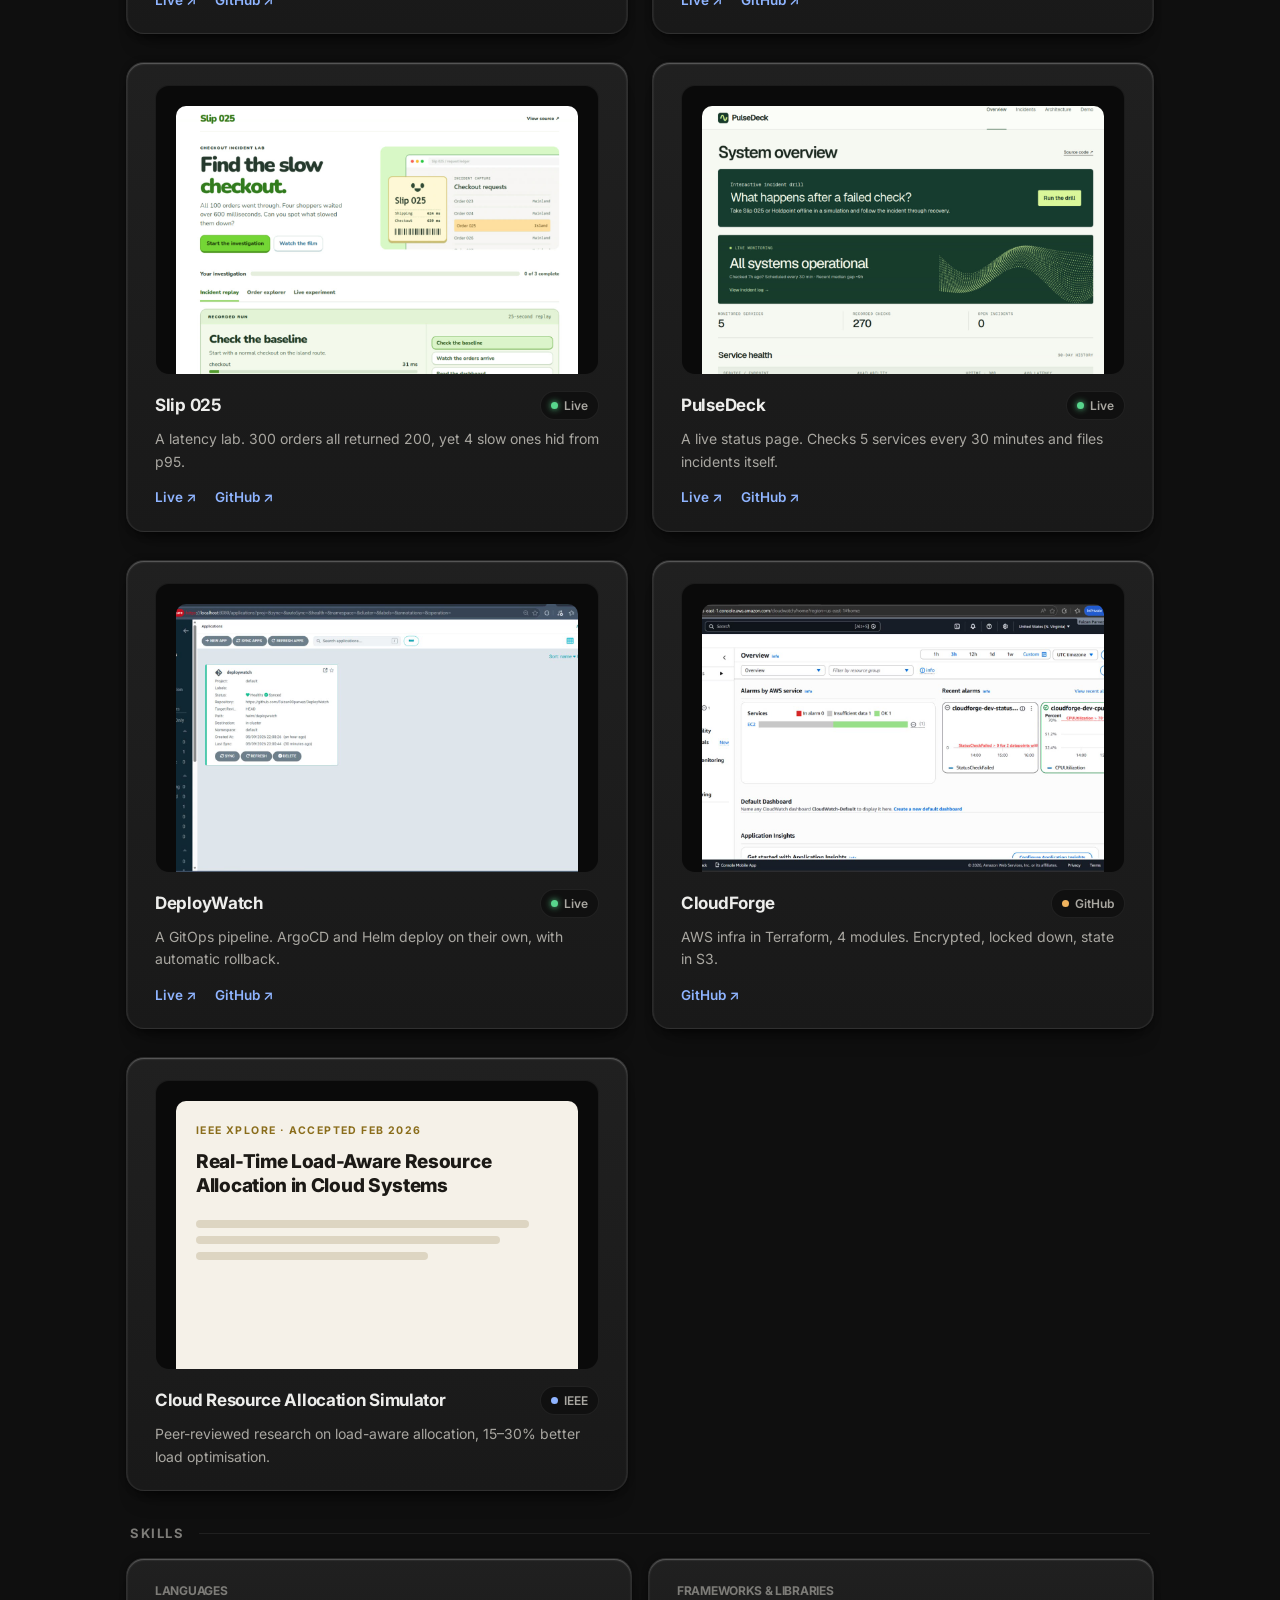
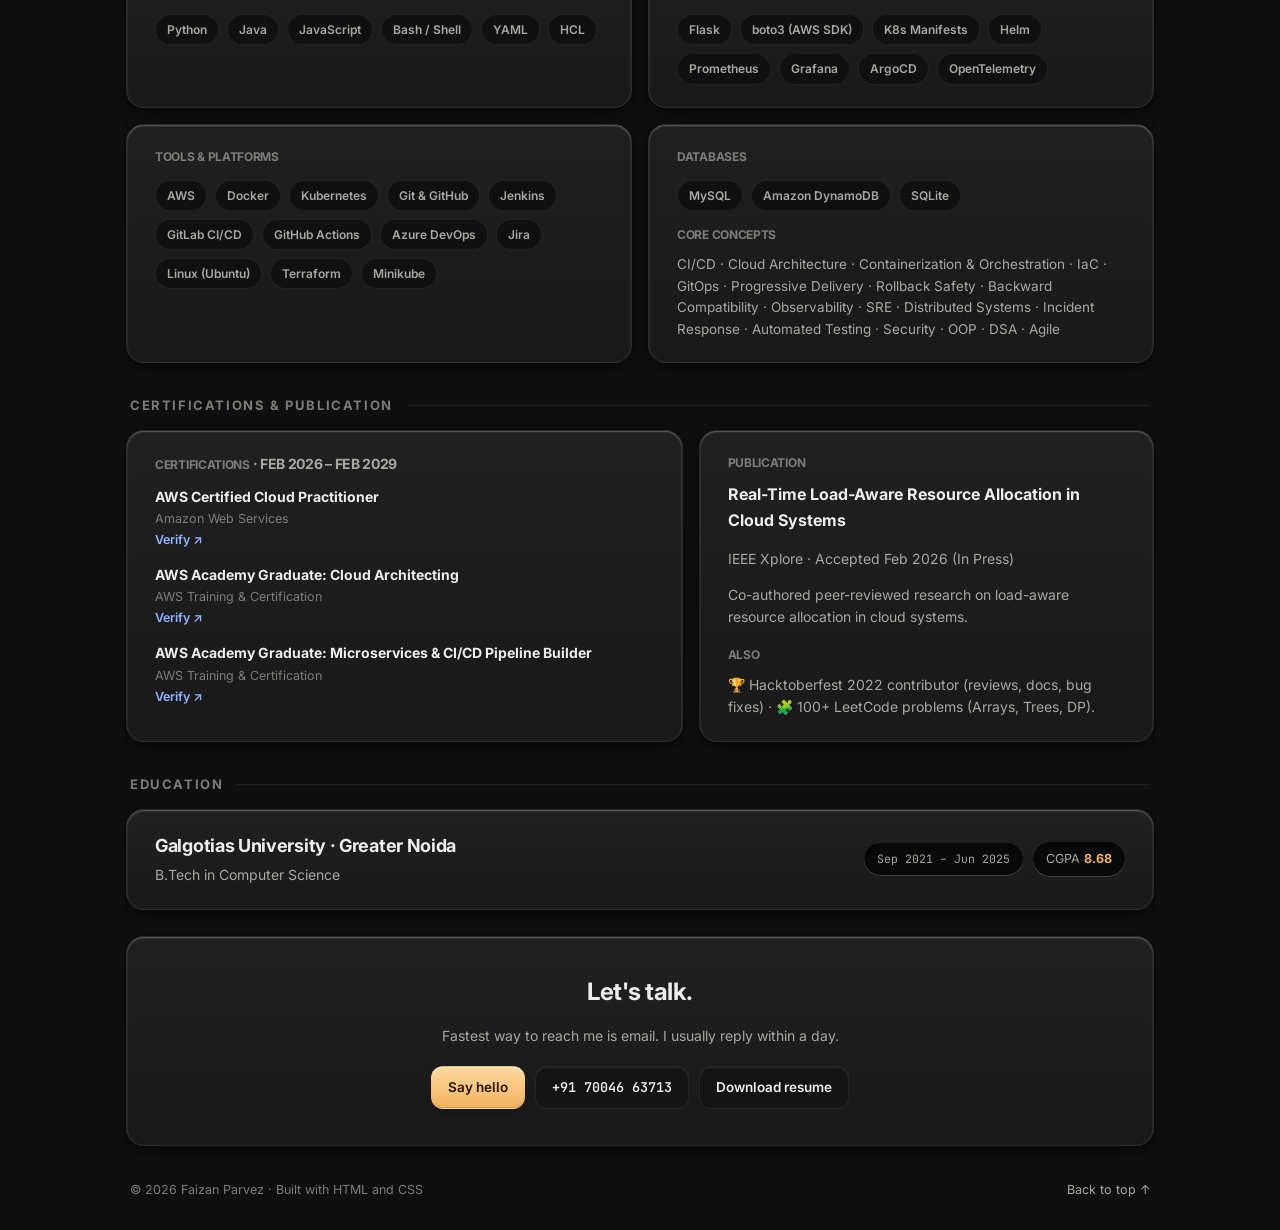
==== commit 6563aae8: "Preview-first project cards with bouncy hover, Ashutosh-style" ====
--- a/index.html
+++ b/index.html
@@ -116,127 +116,110 @@
       </div>
     </div>
     <div class="grid projects-grid">
-      <article class="card shell">
-        <div class="card-top">
-          <h3>BackRead: Rollback Compatibility Lab</h3>
-          <span class="date well mono">Nov 2026</span>
-        </div>
-        <p class="sub">Rollback safety lab · Backward compatibility</p>
-        <ul class="bullets">
-          <li><strong>A new checkout writes an order as a nested amount; the old reader looks for a flat integer price.</strong> The replace contract fails the rollback read: exit 1, expected total_cents=2450, got None.</li>
-          <li><strong>The dual-write contract keeps both fields.</strong> Same order, same SQLite store: the old reader recovers all 2,450 cents and the drill exits 0.</li>
-          <li><strong>A generic three-step checker (baseline, write, rollback_read) over an isolated SQLite database per run</strong>. Stdlib-only Python, 30-second step timeout, Docker Compose runner, and a self-contained replay with a downloadable checker kit. Bring your own app by swapping the three commands in a JSON contract.</li>
-        </ul>
-        <div class="tags"><span>Python</span><span>SQLite</span><span>Docker Compose</span><span>Backward Compatibility</span><span>Rollback Safety</span><span>GitHub Actions</span></div>
+      <article class="card shell project reveal">
+        <a class="preview-tile" href="https://faizan00parvez.github.io/backread/" target="_blank" rel="noopener" aria-label="Open BackRead live site">
+          <img src="assets/previews/backread.jpg" alt="BackRead homepage: one order, two checkouts" width="1200" height="800" loading="lazy" decoding="async">
+        </a>
+        <div class="project-head">
+          <h3>BackRead</h3>
+          <span class="status"><span class="dot dot-live"></span>Live</span>
+        </div>
+        <p class="project-one">A rollback lab that tests whether the old release can still read new data.</p>
         <div class="card-links">
           <a class="card-link" href="https://faizan00parvez.github.io/backread/" target="_blank" rel="noopener">Live ↗</a>
           <a class="card-link" href="https://github.com/Faizan00parvez/backread" target="_blank" rel="noopener">GitHub ↗</a>
         </div>
       </article>
 
-      <article class="card shell">
-        <div class="card-top">
-          <h3>HoldPoint: Canary Rollout Lab</h3>
-          <span class="date well mono">Nov 2026</span>
-        </div>
-        <p class="sub">Canary release lab · Progressive delivery</p>
-        <ul class="bullets">
-          <li><strong>A router sends every 5th request (20%) to a candidate release.</strong> After 20 candidate responses, a 5xx rate of 10% or more aborts the rollout. Anything lower promotes it.</li>
-          <li><strong>Faulty trial: candidate requests 3, 11 and 17 returned 503.</strong> The gate held at 20% traffic, then aborted at request 20 (3 of 20 failed) and sent the next 5 requests back to stable. The healthy candidate was promoted on the same workload.</li>
-          <li><strong>Recorded HTTP experiment with an interactive replay</strong>. Compare the faulty and healthy runs, or step through the checkpoints to see where traffic went after each decision. Reproducible locally with <strong>node run.mjs</strong>.</li>
-        </ul>
-        <div class="tags"><span>Node.js</span><span>JavaScript</span><span>Canary Deployments</span><span>Progressive Delivery</span><span>GitHub Pages</span></div>
+      <article class="card shell project reveal">
+        <a class="preview-tile" href="https://faizan00parvez.github.io/holdpoint/" target="_blank" rel="noopener" aria-label="Open HoldPoint live site">
+          <img src="assets/previews/holdpoint.jpg" alt="HoldPoint homepage: should this release go live?" width="1200" height="800" loading="lazy" decoding="async">
+        </a>
+        <div class="project-head">
+          <h3>HoldPoint</h3>
+          <span class="status"><span class="dot dot-live"></span>Live</span>
+        </div>
+        <p class="project-one">A canary lab. Every 5th request tries the candidate, and 10% failures abort it.</p>
         <div class="card-links">
           <a class="card-link" href="https://faizan00parvez.github.io/holdpoint/" target="_blank" rel="noopener">Live ↗</a>
           <a class="card-link" href="https://github.com/Faizan00parvez/holdpoint" target="_blank" rel="noopener">GitHub ↗</a>
         </div>
       </article>
 
-      <article class="card shell">
-        <div class="card-top">
-          <h3>Slip 025: Checkout Incident Lab</h3>
-          <span class="date well mono">Nov 2026</span>
-        </div>
-        <p class="sub">Latency blind-spot lab · Observability</p>
-        <ul class="bullets">
-          <li><strong>100 checkouts per phase across baseline, incident and recovery: 300 measured orders.</strong> All 100 incident orders returned HTTP 200, yet 4 island-route orders crossed 600 ms.</li>
-          <li><strong>Overall p95 was 31.4 ms. It never saw the slow orders.</strong> The four slow requests sat at positions 97–100 after sorting, so p95 stayed fast while shoppers waited.</li>
-          <li>Traced order 025 end to end: <strong>639 ms checkout, 624 ms inside shipping</strong>; recovery brought the same route to 30 ms / 14 ms once the injected 620 ms delay was removed.</li>
-          <li><strong>OpenTelemetry traces across Node.js checkout + shipping services</strong>, W3C trace context over HTTP, with a 25-second incident replay, order explorer, and a live experiment on Vercel.</li>
-        </ul>
-        <div class="tags"><span>Node.js</span><span>JavaScript</span><span>OpenTelemetry</span><span>Distributed Tracing</span><span>Docker</span><span>Vercel</span></div>
+      <article class="card shell project reveal">
+        <a class="preview-tile" href="https://checkout-incident-lab.vercel.app/" target="_blank" rel="noopener" aria-label="Open Slip 025 live site">
+          <img src="assets/previews/slip025.jpg" alt="Slip 025 homepage: find the slow checkout" width="1200" height="800" loading="lazy" decoding="async">
+        </a>
+        <div class="project-head">
+          <h3>Slip 025</h3>
+          <span class="status"><span class="dot dot-live"></span>Live</span>
+        </div>
+        <p class="project-one">A latency lab. 300 orders all returned 200, yet 4 slow ones hid from p95.</p>
         <div class="card-links">
           <a class="card-link" href="https://checkout-incident-lab.vercel.app/" target="_blank" rel="noopener">Live ↗</a>
           <a class="card-link" href="https://github.com/Faizan00parvez/checkout-incident-lab" target="_blank" rel="noopener">GitHub ↗</a>
         </div>
       </article>
 
-      <article class="card shell">
-        <div class="card-top">
+      <article class="card shell project reveal">
+        <a class="preview-tile" href="https://faizanxbuilds-status.vercel.app/" target="_blank" rel="noopener" aria-label="Open PulseDeck live site">
+          <img src="assets/previews/pulsedeck.jpg" alt="PulseDeck dashboard: all systems operational" width="1200" height="800" loading="lazy" decoding="async">
+        </a>
+        <div class="project-head">
           <h3>PulseDeck</h3>
-          <span class="date well mono">Sep 2026 – Present</span>
-        </div>
-        <p class="sub">Public uptime &amp; status dashboard · Live SRE</p>
-        <ul class="bullets">
-          <li><strong>GitHub Actions schedules checks of 5 production services every 30 min</strong>. Results are versioned in a git data branch.</li>
-          <li><strong>Auto-filed GitHub issues on incidents</strong> with alert state, auto-closed on recovery. Incident response as code.</li>
-          <li>Next.js dashboard + <strong>JSON API</strong> serving live status; CI lint/build gate on every PR.</li>
-          <li>Deployed on Vercel, checking live sites around the clock.</li>
-        </ul>
-        <div class="tags"><span>GitHub Actions</span><span>Python</span><span>Next.js</span><span>SRE</span><span>Incident Response</span><span>YAML</span></div>
+          <span class="status"><span class="dot dot-live"></span>Live</span>
+        </div>
+        <p class="project-one">A live status page. Checks 5 services every 30 minutes and files incidents itself.</p>
         <div class="card-links">
           <a class="card-link" href="https://faizanxbuilds-status.vercel.app/" target="_blank" rel="noopener">Live ↗</a>
           <a class="card-link" href="https://github.com/Faizan00parvez/pulsedeck" target="_blank" rel="noopener">GitHub ↗</a>
         </div>
       </article>
 
-      <article class="card shell">
-        <div class="card-top">
+      <article class="card shell project reveal">
+        <a class="preview-tile" href="https://faizanxbuilds.github.io/DeployWatch/" target="_blank" rel="noopener" aria-label="Open DeployWatch live site">
+          <img src="assets/previews/deploywatch.jpg" alt="ArgoCD showing the DeployWatch app healthy and synced" width="1200" height="800" loading="lazy" decoding="async">
+        </a>
+        <div class="project-head">
           <h3>DeployWatch</h3>
-          <span class="date well mono">May 2026 – Present</span>
-        </div>
-        <p class="sub">GitOps deployment pipeline · Developer</p>
-        <ul class="bullets">
-          <li>Automated GitOps pipeline with <strong>ArgoCD + Helm on Kubernetes</strong>. Deploys go out on their own, with automatic rollback and self-healing if they fail.</li>
-          <li>CI/CD with <strong>GitHub Actions</strong> for testing, container builds &amp; versioned deploys (Jenkins / GitLab-style principles).</li>
-          <li>Observability via <strong>kube-prometheus-stack, Prometheus, Grafana</strong>: live metrics and dashboards.</li>
-          <li>Multi-stage Dockerfile for the Flask app, <strong>HPA autoscaling</strong>, and liveness/readiness probes, so deploys do not take the app down.</li>
-        </ul>
-        <div class="tags"><span>Docker</span><span>Kubernetes</span><span>Helm</span><span>ArgoCD</span><span>GitHub Actions</span><span>Flask</span><span>Prometheus</span><span>Grafana</span></div>
+          <span class="status"><span class="dot dot-live"></span>Live</span>
+        </div>
+        <p class="project-one">A GitOps pipeline. ArgoCD and Helm deploy on their own, with automatic rollback.</p>
         <div class="card-links">
           <a class="card-link" href="https://faizanxbuilds.github.io/DeployWatch/" target="_blank" rel="noopener">Live ↗</a>
           <a class="card-link" href="https://github.com/faizanxbuilds/DeployWatch" target="_blank" rel="noopener">GitHub ↗</a>
         </div>
       </article>
 
-      <article class="card shell">
-        <div class="card-top">
+      <article class="card shell project reveal">
+        <a class="preview-tile" href="https://github.com/Faizan00parvez/cloudforge-aws-infra" target="_blank" rel="noopener" aria-label="Open CloudForge on GitHub">
+          <img src="assets/previews/cloudforge.jpg" alt="CloudWatch dashboard for the CloudForge AWS infrastructure" width="1200" height="800" loading="lazy" decoding="async">
+        </a>
+        <div class="project-head">
           <h3>CloudForge</h3>
-          <span class="date well mono">Apr 2026 – May 2026</span>
-        </div>
-        <p class="sub">AWS infrastructure automation · Developer</p>
-        <ul class="bullets">
-          <li>AWS infra in <strong>Terraform across 4 modules</strong> (networking, compute, storage, monitoring), with encryption and locked-down access.</li>
-          <li><strong>S3 remote state + DynamoDB locking</strong>, so there is no local-state risk and concurrent deploys stay safe.</li>
-          <li>Custom VPC + multi-AZ public subnets, EC2 with IAM roles, encrypted EBS, AES-256 S3 with public-access blocking.</li>
-          <li><strong>CloudWatch alarms + SNS email alerts</strong> for CPU &amp; instance health, with a live dashboard.</li>
-        </ul>
-        <div class="tags"><span>Terraform</span><span>HCL</span><span>Bash</span><span>AWS</span><span>Docker</span><span>Flask</span></div>
-        <a class="card-link" href="https://github.com/Faizan00parvez/cloudforge-aws-infra" target="_blank" rel="noopener">GitHub ↗</a>
-      </article>
-
-      <article class="card shell">
-        <div class="card-top">
+          <span class="status"><span class="dot dot-code"></span>GitHub</span>
+        </div>
+        <p class="project-one">AWS infra in Terraform, 4 modules. Encrypted, locked down, state in S3.</p>
+        <div class="card-links">
+          <a class="card-link" href="https://github.com/Faizan00parvez/cloudforge-aws-infra" target="_blank" rel="noopener">GitHub ↗</a>
+        </div>
+      </article>
+
+      <article class="card shell project reveal">
+        <div class="preview-tile paper-tile" aria-hidden="true">
+          <div class="paper">
+            <p class="paper-kicker">IEEE Xplore · Accepted Feb 2026</p>
+            <p class="paper-title">Real-Time Load-Aware Resource Allocation in Cloud Systems</p>
+            <span class="paper-bar" style="width:92%"></span>
+            <span class="paper-bar" style="width:84%"></span>
+            <span class="paper-bar" style="width:64%"></span>
+          </div>
+        </div>
+        <div class="project-head">
           <h3>Cloud Resource Allocation Simulator</h3>
-          <span class="date well mono">May 2025 – Nov 2025</span>
-        </div>
-        <p class="sub">IEEE research publication · Associated with IEEE</p>
-        <ul class="bullets">
-          <li>Python data-engineering tool modelling <strong>real-time, load-aware allocation</strong> across cloud server clusters.</li>
-          <li>Benchmarked <strong>3 schedulers</strong> (Threshold-Based, Weighted Round Robin, Round Robin), with <strong>15–30% better</strong> load optimisation.</li>
-          <li>Tkinter visual analytics comparing algorithm performance across traffic patterns.</li>
-        </ul>
-        <div class="tags"><span>Python</span><span>Tkinter</span><span>Data Viz</span><span>Scheduling</span></div>
+          <span class="status"><span class="dot dot-paper"></span>IEEE</span>
+        </div>
+        <p class="project-one">Peer-reviewed research on load-aware allocation, 15–30% better load optimisation.</p>
       </article>
     </div>
   </section>
--- a/styles.css
+++ b/styles.css
@@ -203,6 +203,51 @@
 .card-link { display: inline-block; margin-top: 14px; color: var(--link); font-size: 13.5px; font-weight: 600; text-decoration: none; }
 .card-link:hover { text-decoration: underline; }
 .card-links { display: flex; gap: 18px; }
+
+/* ---------- project previews (preview tile first, one line, spring hover) ---------- */
+.project-head { display: flex; justify-content: space-between; align-items: center; gap: 12px; margin-top: 16px; }
+.project-head h3 { font-size: 17px; }
+.project-one { color: var(--muted); font-size: 14px; margin: 8px 0 0; }
+.project .card-links { margin-top: 14px; }
+.project .card-link { margin-top: 0; }
+.status {
+  display: inline-flex; align-items: center; gap: 6px; flex: none;
+  font-size: 12px; font-weight: 600; color: var(--muted);
+  background: var(--tag-bg); border: 1px solid var(--shell-border);
+  border-radius: 999px; padding: 4px 10px; white-space: nowrap;
+}
+.dot { width: 7px; height: 7px; border-radius: 50%; }
+.dot-live { background: #58d68d; box-shadow: 0 0 6px #58d68d; }
+.dot-code { background: var(--accent); }
+.dot-paper { background: #8fb4ff; }
+.preview-tile {
+  display: block; border-radius: 14px; overflow: hidden;
+  border: 1px solid var(--shell-border); background: var(--inset-bg);
+  padding: 20px 20px 0;
+}
+a.preview-tile:focus-visible { outline: 2px solid var(--accent); outline-offset: 2px; }
+.preview-tile img {
+  display: block; width: 100%; height: auto; aspect-ratio: 3 / 2;
+  object-fit: cover; object-position: top center;
+  border-radius: 10px 10px 0 0;
+  transform-origin: 50% 100%;
+  transition: transform .5s cubic-bezier(.34, 1.56, .64, 1);
+}
+/* the bounce: the preview shrinks toward its bottom edge with a spring
+   overshoot, exactly like the reference — the card itself never moves */
+.project:hover .preview-tile img { transform: scale(.94); }
+/* paper preview for the research project (no live site to screenshot) */
+.paper {
+  aspect-ratio: 3 / 2; border-radius: 10px 10px 0 0;
+  background: #f5f1e8; color: #1c1a16;
+  padding: 22px 20px 18px; display: flex; flex-direction: column;
+  transform-origin: 50% 100%;
+  transition: transform .5s cubic-bezier(.34, 1.56, .64, 1);
+}
+.project:hover .paper { transform: scale(.94); }
+.paper-kicker { margin: 0; font-size: 10.5px; font-weight: 700; letter-spacing: 1.4px; text-transform: uppercase; color: #8a6d1b; }
+.paper-title { margin: 10px 0 14px; font-size: 19px; font-weight: 800; line-height: 1.25; letter-spacing: -.3px; }
+.paper-bar { display: block; height: 8px; border-radius: 99px; background: #ddd5c2; margin-top: 8px; }
 .oss-strip { margin: 0 0 16px; }
 .oss-item + .oss-item { margin-top: 14px; }
 .oss-head { display: flex; align-items: center; gap: 10px; margin-bottom: 8px; }
@@ -213,8 +258,7 @@
 
 .grid { display: grid; gap: 16px; }
 .skills-grid { grid-template-columns: repeat(2, 1fr); }
-.projects-grid { grid-template-columns: 1fr 1fr; }
-.projects-grid article:last-child { grid-column: 1 / -1; }
+.projects-grid { grid-template-columns: 1fr 1fr; gap: 28px 24px; }
 .certs-grid { grid-template-columns: 1.1fr .9fr; }
 .concepts { color: var(--muted); font-size: 13.5px; margin: 0; }
 .cert-list { list-style: none; margin: 0; padding: 0; display: flex; flex-direction: column; gap: 14px; }
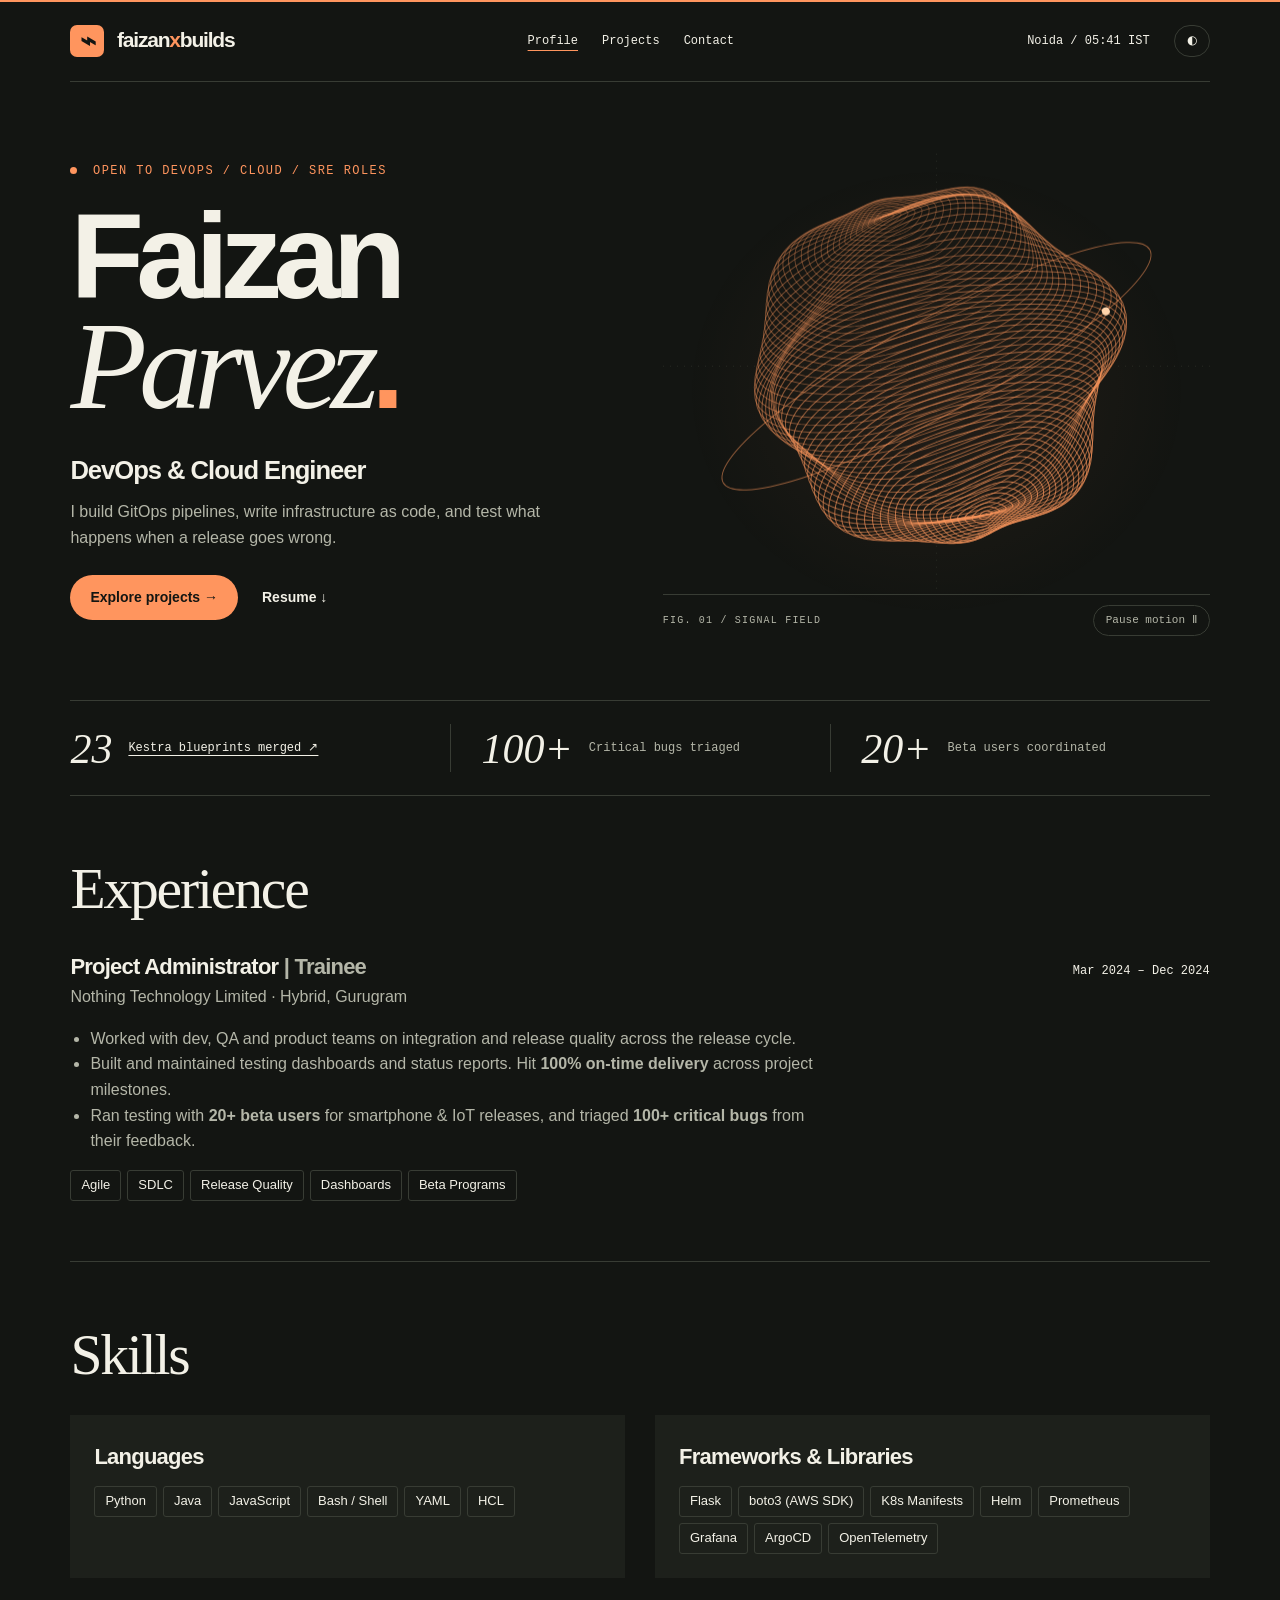
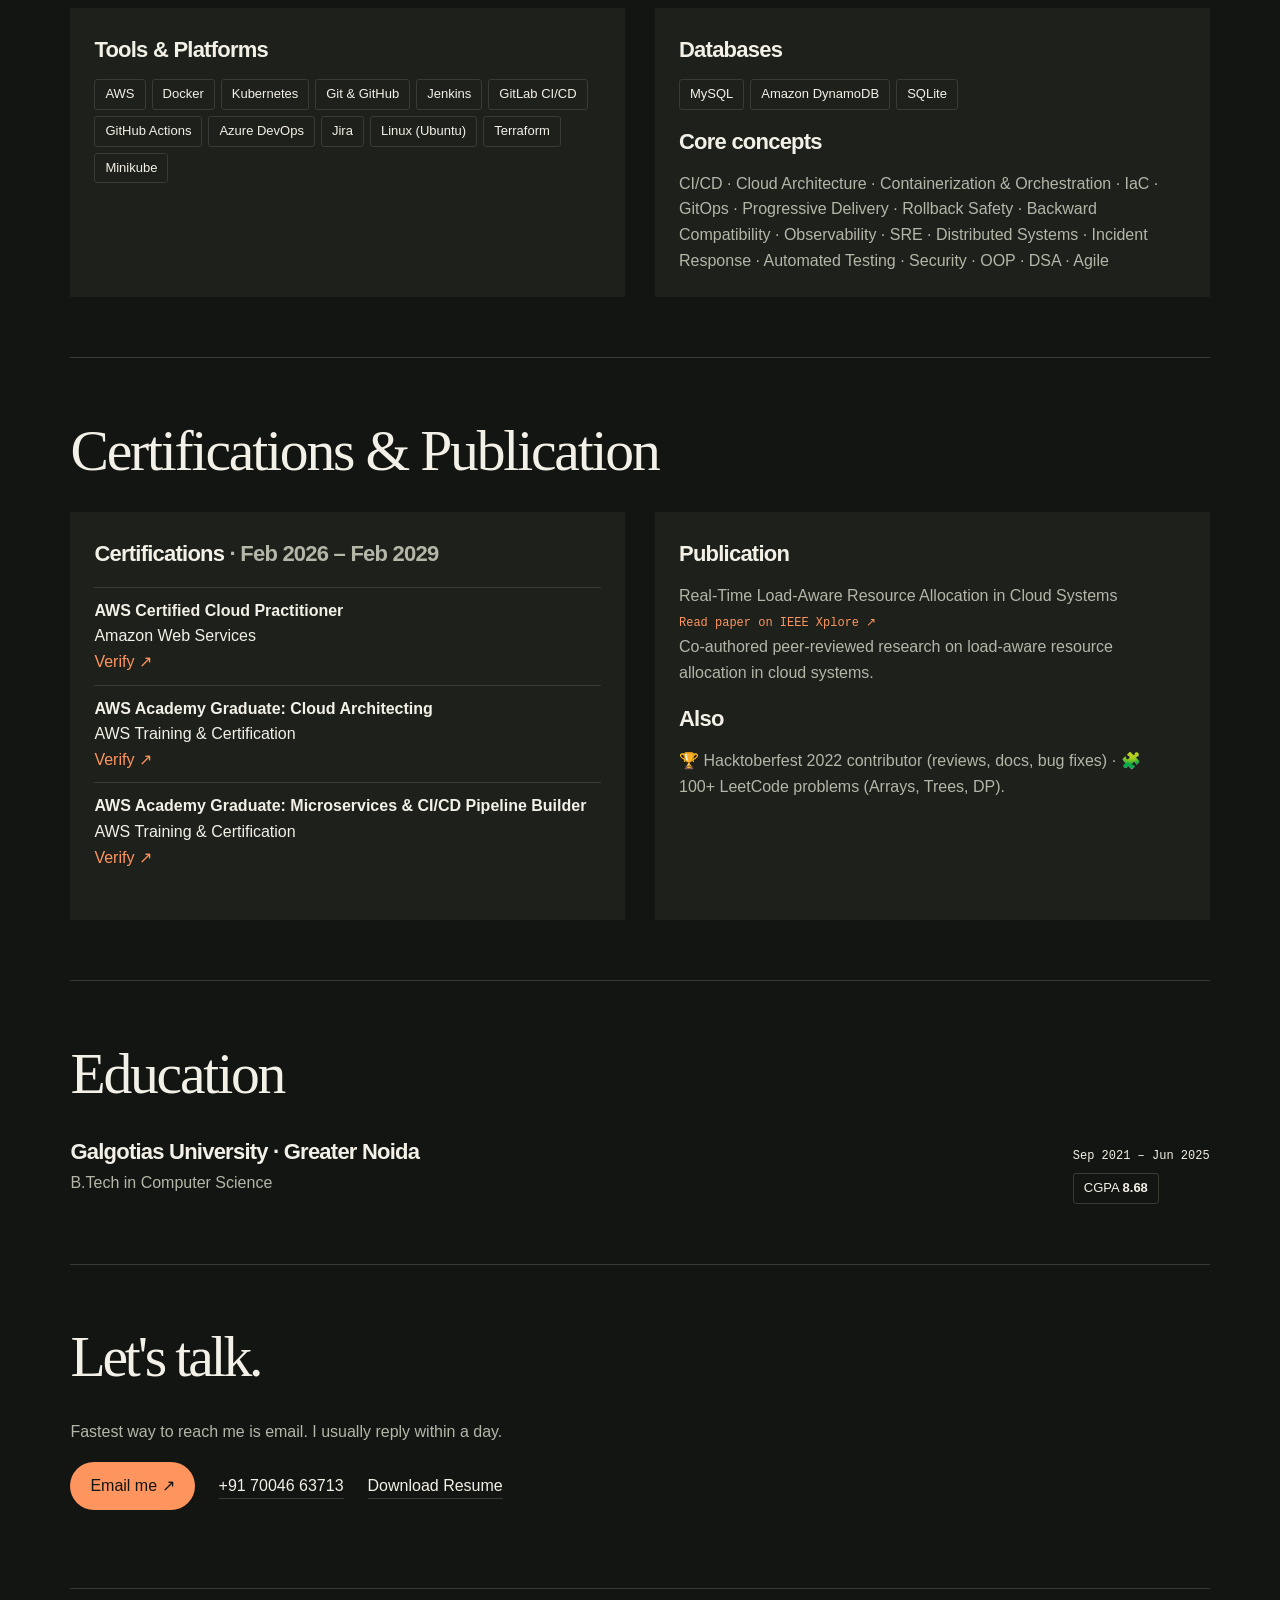
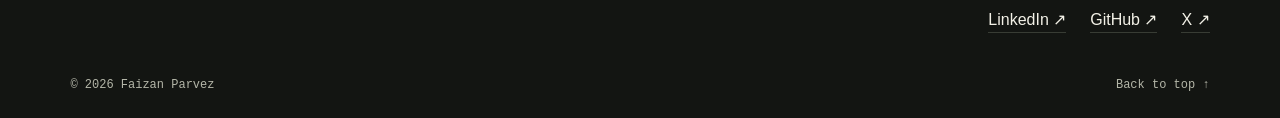
==== commit a1893d81: "Redesign portfolio and add interactive Kestra blueprint atlas" ====
--- a/index.html
+++ b/index.html
@@ -1,329 +1,244 @@
 <!DOCTYPE html>
-<html lang="en" data-theme="dark">
+
+<html data-theme="dark" lang="en">
 <head>
-<meta charset="UTF-8" />
-<meta name="viewport" content="width=device-width, initial-scale=1.0" />
-<title>Faizan Parvez: DevOps & Cloud Engineer</title>
-<meta name="description" content="Portfolio of Faizan Parvez, DevOps and Cloud Engineer. AWS, Terraform, Kubernetes, CI/CD, observability." />
-<meta property="og:type" content="website" />
-<meta property="og:url" content="https://faizanxbuilds.github.io/" />
-<meta property="og:title" content="Faizan Parvez, DevOps & Cloud Engineer" />
-<meta property="og:description" content="Portfolio of Faizan Parvez, DevOps and Cloud Engineer. AWS, Terraform, Kubernetes, CI/CD, GitOps, observability." />
-<meta property="og:image" content="https://faizanxbuilds.github.io/og-image.png" />
-<meta name="twitter:card" content="summary_large_image" />
-<meta name="twitter:title" content="Faizan Parvez, DevOps & Cloud Engineer" />
-<meta name="twitter:description" content="Portfolio of Faizan Parvez, DevOps and Cloud Engineer. AWS, Terraform, Kubernetes, CI/CD, GitOps, observability." />
-<meta name="twitter:image" content="https://faizanxbuilds.github.io/og-image.png" />
-<link rel="icon" type="image/png" href="assets/favicon-base.png" />
-<link rel="preconnect" href="https://fonts.googleapis.com" />
-<link rel="preconnect" href="https://fonts.gstatic.com" crossorigin />
-<link href="https://fonts.googleapis.com/css2?family=Inter:wght@400;500;600;700;800&family=JetBrains+Mono:wght@400;600&display=swap" rel="stylesheet" />
-<link rel="stylesheet" href="styles.css" />
+<meta charset="utf-8"/>
+<meta content="width=device-width, initial-scale=1.0" name="viewport"/>
+<title>Faizan Parvez | DevOps &amp; Cloud Engineer</title>
+<meta content="Portfolio of Faizan Parvez, DevOps and Cloud Engineer. AWS, Terraform, Kubernetes, CI/CD, observability." name="description"/>
+<meta content="website" property="og:type"/>
+<meta content="https://faizanxbuilds.github.io/index.html" property="og:url"/>
+<meta content="Portfolio of Faizan Parvez, DevOps and Cloud Engineer. AWS, Terraform, Kubernetes, CI/CD, GitOps, observability." property="og:description"/>
+<meta content="https://faizanxbuilds.github.io/og-image.png" property="og:image"/>
+<meta content="summary_large_image" name="twitter:card"/>
+<meta content="Portfolio of Faizan Parvez, DevOps and Cloud Engineer. AWS, Terraform, Kubernetes, CI/CD, GitOps, observability." name="twitter:description"/>
+<meta content="https://faizanxbuilds.github.io/og-image.png" name="twitter:image"/>
+<link href="assets/favicon-base.png" rel="icon" type="image/png"/>
+
+<link href="styles.css" rel="stylesheet"/>
+<meta content="Faizan Parvez | DevOps &amp; Cloud Engineer" property="og:title"/>
+<meta content="Faizan Parvez | DevOps &amp; Cloud Engineer" name="twitter:title"/>
 </head>
 <body>
-<div class="grain" aria-hidden="true"></div>
-
-<header class="nav shell">
-  <a class="brand" href="#top" aria-label="Home">
-    <span class="brand-plate well"><span class="brand-initials">FP</span></span>
-    <span class="brand-text">Faizan Parvez<small>DevOps · Cloud</small></span>
-  </a>
-  <nav class="links" aria-label="Primary">
-    <a href="#experience">Experience</a>
-    <a href="#projects">Projects</a>
-    <a href="#skills">Skills</a>
-    <a href="#certs">Certs</a>
-    <a href="#education">Education</a>
-    <a href="#contact">Contact</a>
-  </nav>
-  <div class="nav-actions">
-    <!-- Skeuomorphic theme button: single raised circle, icon swaps with theme -->
-    <button id="themeToggle" class="theme-btn" aria-label="Toggle dark / light mode" title="Toggle dark / light mode">
-      <svg class="theme-icon icon-moon" viewBox="0 0 24 24" width="16" height="16" fill="none" stroke="currentColor" stroke-width="2" stroke-linecap="round"><path d="M21 12.8A9 9 0 1 1 11.2 3 7 7 0 0 0 21 12.8z"/></svg>
-      <svg class="theme-icon icon-sun" viewBox="0 0 24 24" width="16" height="16" fill="none" stroke="currentColor" stroke-width="2" stroke-linecap="round"><circle cx="12" cy="12" r="4"/><path d="M12 2v2M12 20v2M4.9 4.9l1.4 1.4M17.7 17.7l1.4 1.4M2 12h2M20 12h2M4.9 19.1l1.4-1.4M17.7 6.3l1.4-1.4"/></svg>
-    </button>
-    <a class="btn btn-primary" href="assets/Resume.pdf" download="Faizan-Parvez-Resume.pdf">
-      <svg viewBox="0 0 24 24" width="14" height="14" fill="none" stroke="currentColor" stroke-width="2.2" stroke-linecap="round" stroke-linejoin="round"><path d="M12 3v12m0 0 4-4m-4 4-4-4M4 19h16"/></svg>
-      Resume
-    </a>
-  </div>
+<a class="skip" href="#top">Skip to content</a>
+<header>
+<a class="brand" href="index.html">
+<b aria-hidden="true">⌁</b> faizan<span>x</span>builds</a>
+<nav aria-label="Primary">
+<a href="index.html">Profile</a>
+<a href="projects.html">Projects</a>
+<a href="index.html#contact">Contact</a>
+</nav>
+<div class="tools">
+<time>
+</time>
+<button aria-label="Switch theme" id="themeToggle">◐</button>
+</div>
 </header>
-
-<main id="top">
-  <!-- HERO (no reveal: above the fold, must render static on load) -->
-  <section class="hero shell">
-    <div class="hero-top">
-      <span class="pill well"><span class="pulse"></span> Open to DevOps / Cloud / SRE roles</span>
-      <span class="pill well mono">Greater Noida · IN</span>
-    </div>
-    <h1>Faizan Parvez</h1>
-    <p class="role">DevOps &amp; Cloud Engineer <span class="sep">·</span> <span class="accent">AWS · Terraform · Kubernetes · CI/CD</span></p>
-    <p class="lede">I build GitOps pipelines, AWS infrastructure as code, and observability setups that catch problems early. Lately: a live public status page that probes five services every 30 minutes and files incident issues on its own, plus ArgoCD deployments and multi-module Terraform on AWS.</p>
-    <div class="hero-cta">
-      <a class="btn btn-primary" href="#projects">View projects</a>
-      <a class="btn btn-ghost" href="mailto:faizanparvez30@gmail.com">faizanparvez30@gmail.com</a>
-      <a class="btn btn-ghost" href="https://www.linkedin.com/in/faizan-parvez07/" target="_blank" rel="noopener">LinkedIn ↗</a>
-      <a class="btn btn-ghost" href="https://github.com/Faizan00parvez" target="_blank" rel="noopener">GitHub ↗</a>
-      <a class="btn btn-ghost" href="https://x.com/faizanxbuilds" target="_blank" rel="noopener">X ↗</a>
-    </div>
-    <div class="stats">
-      <div class="stat well"><strong>8.68</strong><span>CGPA · B.Tech CS</span></div>
-      <div class="stat well"><strong>100+</strong><span>critical bugs triaged</span></div>
-      <div class="stat well"><strong>20+</strong><span>beta users coordinated</span></div>
-      <div class="stat well"><strong>100%</strong><span>on-time milestones</span></div>
-      <div class="stat well"><strong>100+</strong><span>LeetCode problems</span></div>
-    </div>
-  </section>
-
-  <!-- EXPERIENCE -->
-  <section id="experience" class="section reveal">
-    <div class="section-head">
-      <h2>Experience</h2>
-      <span class="rule"></span>
-    </div>
-    <article class="card shell">
-      <div class="card-top">
-        <div>
-          <h3>Project Administrator <span class="trainee">| Trainee</span></h3>
-          <p class="org">Nothing Technology Limited · Hybrid, Gurugram</p>
-        </div>
-        <span class="date well mono">Mar 2024 – Dec 2024</span>
-      </div>
-      <ul class="bullets">
-        <li>Worked with dev, QA and product teams on integration and release quality across the release cycle.</li>
-        <li>Built and maintained testing dashboards and status reports. Hit <strong>100% on-time delivery</strong> across project milestones.</li>
-        <li>Ran testing with <strong>20+ beta users</strong> for smartphone &amp; IoT releases, and triaged <strong>100+ critical bugs</strong> from their feedback.</li>
-      </ul>
-      <div class="tags"><span>Agile</span><span>SDLC</span><span>Release Quality</span><span>Dashboards</span><span>Beta Programs</span></div>
-    </article>
-  </section>
-
-  <!-- PROJECTS -->
-  <section id="projects" class="section reveal">
-    <div class="section-head">
-      <h2>Projects</h2>
-      <span class="rule"></span>
-    </div>
-    <div class="oss-strip card shell reveal">
-      <div class="oss-head">
-        <h3>Open Source</h3>
-        <span class="merged-badge">23 Merged</span>
-      </div>
-      <p class="oss-desc">23 blueprints merged into <strong>kestra-io/blueprints</strong> during Hacktober 2026 (Track 02): Kubernetes watchers, resource janitors, and automation utilities. I runtime-verified each one with a demo video. Four made it into Kestra's official blueprint gallery.</p>
-      <div class="card-links">
-        <a class="card-link" href="kestra.html">All 23 blueprints →</a>
-        <a class="card-link" href="https://kestra.io/blueprints/" target="_blank" rel="noopener">Blueprint gallery ↗</a>
-      </div>
-    </div>
-    <div class="grid projects-grid">
-      <article class="card shell project reveal">
-        <a class="preview-tile" href="https://faizan00parvez.github.io/backread/" target="_blank" rel="noopener" aria-label="Open BackRead live site">
-          <img src="assets/previews/backread.jpg" alt="BackRead homepage: one order, two checkouts" width="1200" height="800" loading="lazy" decoding="async">
-        </a>
-        <div class="project-head">
-          <h3>BackRead</h3>
-          <span class="status"><span class="dot dot-live"></span>Live</span>
-        </div>
-        <p class="project-one">A rollback lab that tests whether the old release can still read new data.</p>
-        <div class="card-links">
-          <a class="card-link" href="https://faizan00parvez.github.io/backread/" target="_blank" rel="noopener">Live ↗</a>
-          <a class="card-link" href="https://github.com/Faizan00parvez/backread" target="_blank" rel="noopener">GitHub ↗</a>
-        </div>
-      </article>
-
-      <article class="card shell project reveal">
-        <a class="preview-tile" href="https://faizan00parvez.github.io/holdpoint/" target="_blank" rel="noopener" aria-label="Open HoldPoint live site">
-          <img src="assets/previews/holdpoint.jpg" alt="HoldPoint homepage: should this release go live?" width="1200" height="800" loading="lazy" decoding="async">
-        </a>
-        <div class="project-head">
-          <h3>HoldPoint</h3>
-          <span class="status"><span class="dot dot-live"></span>Live</span>
-        </div>
-        <p class="project-one">A canary lab. Every 5th request tries the candidate, and 10% failures abort it.</p>
-        <div class="card-links">
-          <a class="card-link" href="https://faizan00parvez.github.io/holdpoint/" target="_blank" rel="noopener">Live ↗</a>
-          <a class="card-link" href="https://github.com/Faizan00parvez/holdpoint" target="_blank" rel="noopener">GitHub ↗</a>
-        </div>
-      </article>
-
-      <article class="card shell project reveal">
-        <a class="preview-tile" href="https://checkout-incident-lab.vercel.app/" target="_blank" rel="noopener" aria-label="Open Slip 025 live site">
-          <img src="assets/previews/slip025.jpg" alt="Slip 025 homepage: find the slow checkout" width="1200" height="800" loading="lazy" decoding="async">
-        </a>
-        <div class="project-head">
-          <h3>Slip 025</h3>
-          <span class="status"><span class="dot dot-live"></span>Live</span>
-        </div>
-        <p class="project-one">A latency lab. 300 orders all returned 200, yet 4 slow ones hid from p95.</p>
-        <div class="card-links">
-          <a class="card-link" href="https://checkout-incident-lab.vercel.app/" target="_blank" rel="noopener">Live ↗</a>
-          <a class="card-link" href="https://github.com/Faizan00parvez/checkout-incident-lab" target="_blank" rel="noopener">GitHub ↗</a>
-        </div>
-      </article>
-
-      <article class="card shell project reveal">
-        <a class="preview-tile" href="https://faizanxbuilds-status.vercel.app/" target="_blank" rel="noopener" aria-label="Open PulseDeck live site">
-          <img src="assets/previews/pulsedeck.jpg" alt="PulseDeck dashboard: all systems operational" width="1200" height="800" loading="lazy" decoding="async">
-        </a>
-        <div class="project-head">
-          <h3>PulseDeck</h3>
-          <span class="status"><span class="dot dot-live"></span>Live</span>
-        </div>
-        <p class="project-one">A live status page. Checks 5 services every 30 minutes and files incidents itself.</p>
-        <div class="card-links">
-          <a class="card-link" href="https://faizanxbuilds-status.vercel.app/" target="_blank" rel="noopener">Live ↗</a>
-          <a class="card-link" href="https://github.com/Faizan00parvez/pulsedeck" target="_blank" rel="noopener">GitHub ↗</a>
-        </div>
-      </article>
-
-      <article class="card shell project reveal">
-        <a class="preview-tile" href="https://faizanxbuilds.github.io/DeployWatch/" target="_blank" rel="noopener" aria-label="Open DeployWatch live site">
-          <img src="assets/previews/deploywatch.jpg" alt="ArgoCD showing the DeployWatch app healthy and synced" width="1200" height="800" loading="lazy" decoding="async">
-        </a>
-        <div class="project-head">
-          <h3>DeployWatch</h3>
-          <span class="status"><span class="dot dot-live"></span>Live</span>
-        </div>
-        <p class="project-one">A GitOps pipeline. ArgoCD and Helm deploy on their own, with automatic rollback.</p>
-        <div class="card-links">
-          <a class="card-link" href="https://faizanxbuilds.github.io/DeployWatch/" target="_blank" rel="noopener">Live ↗</a>
-          <a class="card-link" href="https://github.com/faizanxbuilds/DeployWatch" target="_blank" rel="noopener">GitHub ↗</a>
-        </div>
-      </article>
-
-      <article class="card shell project reveal">
-        <a class="preview-tile" href="https://github.com/Faizan00parvez/cloudforge-aws-infra" target="_blank" rel="noopener" aria-label="Open CloudForge on GitHub">
-          <img src="assets/previews/cloudforge.jpg" alt="CloudWatch dashboard for the CloudForge AWS infrastructure" width="1200" height="800" loading="lazy" decoding="async">
-        </a>
-        <div class="project-head">
-          <h3>CloudForge</h3>
-          <span class="status"><span class="dot dot-code"></span>GitHub</span>
-        </div>
-        <p class="project-one">AWS infra in Terraform, 4 modules. Encrypted, locked down, state in S3.</p>
-        <div class="card-links">
-          <a class="card-link" href="https://github.com/Faizan00parvez/cloudforge-aws-infra" target="_blank" rel="noopener">GitHub ↗</a>
-        </div>
-      </article>
-
-      <article class="card shell project reveal">
-        <div class="preview-tile paper-tile" aria-hidden="true">
-          <div class="paper">
-            <p class="paper-kicker">IEEE Xplore · Accepted Feb 2026</p>
-            <p class="paper-title">Real-Time Load-Aware Resource Allocation in Cloud Systems</p>
-            <span class="paper-bar" style="width:92%"></span>
-            <span class="paper-bar" style="width:84%"></span>
-            <span class="paper-bar" style="width:64%"></span>
-          </div>
-        </div>
-        <div class="project-head">
-          <h3>Cloud Resource Allocation Simulator</h3>
-          <span class="status"><span class="dot dot-paper"></span>IEEE</span>
-        </div>
-        <p class="project-one">Peer-reviewed research on load-aware allocation, 15–30% better load optimisation.</p>
-      </article>
-    </div>
-  </section>
-
-  <!-- SKILLS -->
-  <section id="skills" class="section reveal">
-    <div class="section-head">
-      <h2>Skills</h2>
-      <span class="rule"></span>
-    </div>
-    <div class="grid skills-grid">
-      <div class="card shell">
-        <h3 class="mini">Languages</h3>
-        <div class="tags"><span>Python</span><span>Java</span><span>JavaScript</span><span>Bash / Shell</span><span>YAML</span><span>HCL</span></div>
-      </div>
-      <div class="card shell">
-        <h3 class="mini">Frameworks &amp; Libraries</h3>
-        <div class="tags"><span>Flask</span><span>boto3 (AWS SDK)</span><span>K8s Manifests</span><span>Helm</span><span>Prometheus</span><span>Grafana</span><span>ArgoCD</span><span>OpenTelemetry</span></div>
-      </div>
-      <div class="card shell">
-        <h3 class="mini">Tools &amp; Platforms</h3>
-        <div class="tags"><span>AWS</span><span>Docker</span><span>Kubernetes</span><span>Git &amp; GitHub</span><span>Jenkins</span><span>GitLab CI/CD</span><span>GitHub Actions</span><span>Azure DevOps</span><span>Jira</span><span>Linux (Ubuntu)</span><span>Terraform</span><span>Minikube</span></div>
-      </div>
-      <div class="card shell">
-        <h3 class="mini">Databases</h3>
-        <div class="tags"><span>MySQL</span><span>Amazon DynamoDB</span><span>SQLite</span></div>
-        <h3 class="mini" style="margin-top:14px">Core concepts</h3>
-        <p class="concepts">CI/CD · Cloud Architecture · Containerization &amp; Orchestration · IaC · GitOps · Progressive Delivery · Rollback Safety · Backward Compatibility · Observability · SRE · Distributed Systems · Incident Response · Automated Testing · Security · OOP · DSA · Agile</p>
-      </div>
-    </div>
-  </section>
-
-  <!-- CERTS + PUBLICATION -->
-  <section id="certs" class="section reveal">
-    <div class="section-head">
-      <h2>Certifications &amp; Publication</h2>
-      <span class="rule"></span>
-    </div>
-    <div class="grid certs-grid">
-      <div class="card shell">
-        <h3 class="mini">Certifications <span class="muted">· Feb 2026 – Feb 2029</span></h3>
-        <ul class="cert-list">
-          <li>
-            <strong>AWS Certified Cloud Practitioner</strong><span>Amazon Web Services</span>
-            <a href="https://www.credly.com/badges/dcd999c2-ef93-4405-88f2-8c0108ddb70d/public_url" target="_blank" rel="noopener">Verify ↗</a>
-          </li>
-          <li>
-            <strong>AWS Academy Graduate: Cloud Architecting</strong><span>AWS Training &amp; Certification</span>
-            <a href="https://www.credly.com/badges/630ed6cf-18c4-40dc-96a4-c0848406f34e/public_url" target="_blank" rel="noopener">Verify ↗</a>
-          </li>
-          <li>
-            <strong>AWS Academy Graduate: Microservices &amp; CI/CD Pipeline Builder</strong><span>AWS Training &amp; Certification</span>
-            <a href="https://www.credly.com/badges/a558f4fc-4857-49ab-a140-5329b259ea10/public_url" target="_blank" rel="noopener">Verify ↗</a>
-          </li>
-        </ul>
-      </div>
-      <div class="card shell">
-        <h3 class="mini">Publication</h3>
-        <p class="pub-title">Real-Time Load-Aware Resource Allocation in Cloud Systems</p>
-        <p class="muted">IEEE Xplore · Accepted Feb 2026 (In Press)</p>
-        <p class="pub-desc">Co-authored peer-reviewed research on load-aware resource allocation in cloud systems.</p>
-        <h3 class="mini" style="margin-top:16px">Also</h3>
-        <p class="pub-desc">🏆 Hacktoberfest 2022 contributor (reviews, docs, bug fixes) · 🧩 100+ LeetCode problems (Arrays, Trees, DP).</p>
-      </div>
-    </div>
-  </section>
-
-  <!-- EDUCATION -->
-  <section id="education" class="section reveal">
-    <div class="section-head">
-      <h2>Education</h2>
-      <span class="rule"></span>
-    </div>
-    <article class="card shell edu">
-      <div>
-        <h3>Galgotias University · Greater Noida</h3>
-        <p class="org">B.Tech in Computer Science</p>
-      </div>
-      <div class="edu-right">
-        <span class="date well mono">Sep 2021 – Jun 2025</span>
-        <span class="cgpa well">CGPA <strong>8.68</strong></span>
-      </div>
-    </article>
-  </section>
-
-  <!-- CONTACT -->
-  <section id="contact" class="section reveal">
-    <div class="card shell contact">
-      <h2>Let's talk.</h2>
-      <p class="muted">Fastest way to reach me is email. I usually reply within a day.</p>
-      <div class="hero-cta center">
-        <a class="btn btn-primary" href="mailto:faizanparvez30@gmail.com">Say hello</a>
-        <a class="btn btn-ghost mono" href="tel:+917004663713">+91 70046 63713</a>
-        <a class="btn btn-ghost" href="assets/Resume.pdf" download="Faizan-Parvez-Resume.pdf">Download resume</a>
-      </div>
-    </div>
-  </section>
+<main id="top" tabindex="-1">
+<section class="hero">
+<div class="intro">
+<p class="eyebrow">
+<i>
+</i> Open to DevOps / Cloud / SRE roles</p>
+<h1>Faizan<br/>
+<em>Parvez</em><span>.</span>
+</h1>
+<h2>DevOps &amp; Cloud Engineer</h2>
+<p class="lede">I build GitOps pipelines, write infrastructure as code, and test what happens when a release goes wrong.</p>
+<div class="actions" id="projects">
+<a class="cta" href="projects.html">Explore projects →</a>
+<a download="" href="assets/Resume.pdf">Resume ↓</a>
+</div>
+</div>
+<figure class="instrument">
+<canvas aria-hidden="true">
+</canvas>
+<figcaption>
+<span>FIG. 01 / SIGNAL FIELD</span>
+<button id="motion">Pause motion Ⅱ</button>
+</figcaption>
+</figure>
+</section>
+<aside class="stats">
+<div>
+<strong>23</strong>
+<a class="stat-link" href="kestra.html">Kestra blueprints merged ↗</a>
+</div>
+<div>
+<strong>100+</strong>
+<span>Critical bugs triaged</span>
+</div>
+<div>
+<strong>20+</strong>
+<span>Beta users coordinated</span>
+</div>
+</aside>
+<section class="section reveal" id="experience">
+<div class="section-head">
+<h2>Experience</h2>
+<span class="rule">
+</span>
+</div>
+<article class="card shell">
+<div class="card-top">
+<div>
+<h3>Project Administrator <span class="trainee">| Trainee</span>
+</h3>
+<p class="org">Nothing Technology Limited · Hybrid, Gurugram</p>
+</div>
+<span class="date well mono">Mar 2024 – Dec 2024</span>
+</div>
+<ul class="bullets">
+<li>Worked with dev, QA and product teams on integration and release quality across the release cycle.</li>
+<li>Built and maintained testing dashboards and status reports. Hit <strong>100% on-time delivery</strong> across project milestones.</li>
+<li>Ran testing with <strong>20+ beta users</strong> for smartphone &amp; IoT releases, and triaged <strong>100+ critical bugs</strong> from their feedback.</li>
+</ul>
+<div class="tags">
+<span>Agile</span>
+<span>SDLC</span>
+<span>Release Quality</span>
+<span>Dashboards</span>
+<span>Beta Programs</span>
+</div>
+</article>
+</section>
+<section class="section reveal" id="skills">
+<div class="section-head">
+<h2>Skills</h2>
+<span class="rule">
+</span>
+</div>
+<div class="grid skills-grid">
+<div class="card shell">
+<h3 class="mini">Languages</h3>
+<div class="tags">
+<span>Python</span>
+<span>Java</span>
+<span>JavaScript</span>
+<span>Bash / Shell</span>
+<span>YAML</span>
+<span>HCL</span>
+</div>
+</div>
+<div class="card shell">
+<h3 class="mini">Frameworks &amp; Libraries</h3>
+<div class="tags">
+<span>Flask</span>
+<span>boto3 (AWS SDK)</span>
+<span>K8s Manifests</span>
+<span>Helm</span>
+<span>Prometheus</span>
+<span>Grafana</span>
+<span>ArgoCD</span>
+<span>OpenTelemetry</span>
+</div>
+</div>
+<div class="card shell">
+<h3 class="mini">Tools &amp; Platforms</h3>
+<div class="tags">
+<span>AWS</span>
+<span>Docker</span>
+<span>Kubernetes</span>
+<span>Git &amp; GitHub</span>
+<span>Jenkins</span>
+<span>GitLab CI/CD</span>
+<span>GitHub Actions</span>
+<span>Azure DevOps</span>
+<span>Jira</span>
+<span>Linux (Ubuntu)</span>
+<span>Terraform</span>
+<span>Minikube</span>
+</div>
+</div>
+<div class="card shell">
+<h3 class="mini">Databases</h3>
+<div class="tags">
+<span>MySQL</span>
+<span>Amazon DynamoDB</span>
+<span>SQLite</span>
+</div>
+<h3 class="mini" style="margin-top:14px">Core concepts</h3>
+<p class="concepts">CI/CD · Cloud Architecture · Containerization &amp; Orchestration · IaC · GitOps · Progressive Delivery · Rollback Safety · Backward Compatibility · Observability · SRE · Distributed Systems · Incident Response · Automated Testing · Security · OOP · DSA · Agile</p>
+</div>
+</div>
+</section>
+<section class="section reveal" id="certs">
+<div class="section-head">
+<h2>Certifications &amp; Publication</h2>
+<span class="rule">
+</span>
+</div>
+<div class="grid certs-grid">
+<div class="card shell">
+<h3 class="mini">Certifications <span class="muted">· Feb 2026 – Feb 2029</span>
+</h3>
+<ul class="cert-list">
+<li>
+<strong>AWS Certified Cloud Practitioner</strong>
+<span>Amazon Web Services</span>
+<a href="https://www.credly.com/badges/dcd999c2-ef93-4405-88f2-8c0108ddb70d/public_url" rel="noopener" target="_blank">Verify ↗</a>
+</li>
+<li>
+<strong>AWS Academy Graduate: Cloud Architecting</strong>
+<span>AWS Training &amp; Certification</span>
+<a href="https://www.credly.com/badges/630ed6cf-18c4-40dc-96a4-c0848406f34e/public_url" rel="noopener" target="_blank">Verify ↗</a>
+</li>
+<li>
+<strong>AWS Academy Graduate: Microservices &amp; CI/CD Pipeline Builder</strong>
+<span>AWS Training &amp; Certification</span>
+<a href="https://www.credly.com/badges/a558f4fc-4857-49ab-a140-5329b259ea10/public_url" rel="noopener" target="_blank">Verify ↗</a>
+</li>
+</ul>
+</div>
+<div class="card shell">
+<h3 class="mini">Publication</h3>
+<p class="pub-title">Real-Time Load-Aware Resource Allocation in Cloud Systems</p>
+<p class="muted"><a class="card-link" href="https://ieeexplore.ieee.org/document/11389684">Read paper on IEEE Xplore ↗</a></p>
+<p class="pub-desc">Co-authored peer-reviewed research on load-aware resource allocation in cloud systems.</p>
+<h3 class="mini" style="margin-top:16px">Also</h3>
+<p class="pub-desc">🏆 Hacktoberfest 2022 contributor (reviews, docs, bug fixes) · 🧩 100+ LeetCode problems (Arrays, Trees, DP).</p>
+</div>
+</div>
+</section>
+<section class="section reveal" id="education">
+<div class="section-head">
+<h2>Education</h2>
+<span class="rule">
+</span>
+</div>
+<article class="card shell edu">
+<div>
+<h3>Galgotias University · Greater Noida</h3>
+<p class="org">B.Tech in Computer Science</p>
+</div>
+<div class="edu-right">
+<span class="date well mono">Sep 2021 – Jun 2025</span>
+<span class="cgpa well">CGPA <strong>8.68</strong>
+</span>
+</div>
+</article>
+</section>
+<section class="section reveal" id="contact">
+<div class="card shell contact">
+<h2>Let's talk.</h2>
+<p class="muted">Fastest way to reach me is email. I usually reply within a day.</p>
+<div class="hero-cta center">
+<a class="btn btn-primary" href="mailto:faizanparvez30@gmail.com">Email me ↗</a>
+<a class="btn btn-ghost mono" href="tel:+917004663713">+91 70046 63713</a>
+<a class="btn btn-ghost" download="Faizan-Parvez-Resume.pdf" href="assets/Resume.pdf">Download Resume</a>
+</div>
+</div>
+</section>
+<div class="social">
+<a class="btn btn-ghost" href="https://www.linkedin.com/in/faizan-parvez07/" rel="noopener" target="_blank">LinkedIn ↗</a> <a class="btn btn-ghost" href="https://github.com/Faizan00parvez" rel="noopener" target="_blank">GitHub ↗</a> <a class="btn btn-ghost" href="https://x.com/faizanxbuilds" rel="noopener" target="_blank">X ↗</a>
+</div>
 </main>
-
 <footer>
-  <span>© 2026 Faizan Parvez · Built with HTML and CSS</span>
-  <a href="#top">Back to top ↑</a>
+<span>© 2026 Faizan Parvez</span>
+<a href="#top">Back to top ↑</a>
 </footer>
-
-<script src="script.js"></script>
+<script src="script.js">
+</script>
 </body>
-</html>
+</html>
--- a/styles.css
+++ b/styles.css
@@ -1,303 +1,94 @@
-/* Faizan Parvez: one-page portfolio
-   Subtle skeuomorphism (shadow.md): top-light, raised shells + inset wells.
-   Kept restrained: depth only on shells/wells/knob, flat text elsewhere. */
+﻿:root{--bg:#131512;--ink:#f3f1e7;--dim:#b4b6a8;--line:#383c34;--hot:#ff955e;--surface:#1d201b;color-scheme:dark}
+[data-theme=light]{--bg:#f5f2e8;--ink:#1b211a;--dim:#53594d;--line:#c5c7b8;--hot:#a63e0b;--surface:#e8e7db;color-scheme:light}
+*{box-sizing:border-box}
+html{scroll-behavior:smooth}
+body,.archive{margin:0;background:var(--bg);color:var(--ink);font:16px/1.6 Arial,sans-serif}
+header,main,footer{width:min(89%,1440px);margin:auto}
+header{min-height:82px;display:flex;align-items:center;justify-content:space-between;border-bottom:1px solid var(--line);gap:20px}
+a,button{color:inherit}a{text-decoration:none}button{cursor:pointer;font:inherit}a:hover,button:hover{color:var(--hot)}
+header .brand{font:bold 21px Arial;letter-spacing:-1.2px}
+.brand b{background:var(--hot);color:var(--bg);font:900 27px/32px Arial;display:inline-block;text-align:center;width:34px;border-radius:7px;margin-right:8px;vertical-align:middle}
+.brand span,em,h1 span,.eyebrow,.org{color:var(--hot)}nav,.tools,.actions,.card-links,.social,.hero-cta{display:flex;align-items:center;gap:24px;flex-wrap:wrap}
+nav a,.tools,.eyebrow,figcaption,.status,.date,footer,.card-link,.merged-badge{font:12px/1.5 Consolas,monospace}
+button{background:transparent;border:1px solid var(--line);border-radius:30px;padding:6px 12px}
+.skip{position:fixed;left:0;top:-100px}.skip:focus{top:0;z-index:9;background:var(--bg);padding:12px}
+.hero{display:grid;grid-template-columns:1fr 1fr;align-items:center;gap:4%;padding:clamp(42px,5vw,88px) 0}
+.eyebrow{text-transform:uppercase;letter-spacing:.12em;margin:0 0 24px}
+.eyebrow i{display:inline-block;background:var(--hot);width:7px;height:7px;border-radius:50%;margin-right:7px}
+h1,h2,h3,p,figure{margin:0}h1{font:600 clamp(75px,9.4vw,150px)/.82 Arial;letter-spacing:-.085em}
+h1 em{font:italic normal 1.04em/.9 Georgia;letter-spacing:-.085em;color:var(--ink)}
+.hero h2{margin:28px 0 8px;font-size:clamp(19px,2vw,30px);letter-spacing:-.04em}
+.lede,.project-one,.section p,.feature p,.pagehero>p:last-child{color:var(--dim);max-width:55ch}
+.actions{margin-top:25px;font-size:14px;font-weight:600}.actions a,.btn,.card-link{display:inline-block;transition:transform .45s cubic-bezier(.2,1.75,.45,1)}
+.actions a:hover,.btn:hover,.card-link:hover{transform:translateY(-3px)}
+.cta,.btn-primary{background:var(--hot);color:var(--bg);padding:11px 20px;border-radius:30px}.cta:hover,.btn-primary:hover{color:var(--bg)}
+.instrument{position:relative;align-self:stretch;display:grid;align-content:center;min-width:0;background:radial-gradient(ellipse at center,color-mix(in srgb,var(--hot) 7%,transparent),transparent 65%)}
+canvas{width:100%;aspect-ratio:1.22;display:block}
+figcaption{display:flex;align-items:center;justify-content:space-between;color:var(--dim);font-size:10px;letter-spacing:.12em;border-top:1px solid var(--line);padding-top:10px}
+figcaption button{font-size:11px;letter-spacing:0}
+.stats{display:grid;grid-template-columns:repeat(3,1fr);border-block:1px solid var(--line);padding:23px 0}
+.stats div{display:flex;align-items:center;gap:16px;padding-left:8%;border-left:1px solid var(--line)}.stats div:first-child{border:0;padding:0}.stats strong{font:italic 42px Georgia}.stats span{font:12px Consolas,monospace;color:var(--dim)}
+.section{padding:60px 0;border-bottom:1px solid var(--line)}
+.section-head h2,.contact h2,.feature h2,.archive h2{font:normal clamp(34px,4.5vw,66px)/1.1 Georgia;letter-spacing:-.055em;margin-bottom:30px}
+.card-top,.edu,.project-head,.oss-head,footer{display:flex;align-items:baseline;justify-content:space-between;gap:12px}.bullets{max-width:85ch;padding-left:20px;color:var(--dim)}h3{font-size:22px;letter-spacing:-.035em}.tags{display:flex;flex-wrap:wrap;gap:6px}.tags span,.cgpa{padding:4px 10px;border:1px solid var(--line);border-radius:3px;font-size:13px}.grid{display:grid;grid-template-columns:repeat(2,minmax(0,1fr));gap:30px}.skills-grid>.card,.certs-grid>.card{padding:24px;background:var(--surface)}.mini{margin-bottom:12px}.cert-list{list-style:none;padding:0}.cert-list li{padding:10px 0;border-top:1px solid var(--line)}.cert-list span,.cert-list a{display:block}.cert-list a,.card-link,u{color:var(--hot)}.edu-right{display:grid;gap:8px}.hero-cta,.social{margin:18px 0}.social{justify-content:flex-end}footer{padding:25px 0;color:var(--dim)}
+.pagehero{padding:65px 0 36px}.pagehero h1{font-size:clamp(60px,8vw,115px);margin-bottom:22px}.feature{display:grid;grid-template-columns:1fr 1fr;align-items:center;background:var(--surface);padding:4%;gap:4%}.feature img,.preview-tile img{display:block;width:100%;height:auto}.feature u{display:block;margin-top:20px}.oss-strip{padding:25px 0 45px}.projects-grid{gap:48px 4%}.preview-tile{display:grid;align-items:end;aspect-ratio:1.7;overflow:hidden;background:var(--surface);border:1px solid var(--line);padding:6% 7% 0;border-radius:8px}.preview-tile img{transform-origin:bottom;transition:transform .55s cubic-bezier(.2,1.8,.4,1)}.project:hover img,.project:focus-within img{transform:scale(.94)}.project-head{margin:15px 0 4px}.paper{padding:8%;background:#e9e4d3;color:#21231c;font:italic clamp(18px,2.5vw,36px) Georgia}.section .paper p{color:inherit}.paper-kicker{font:12px monospace}.card-links{margin-top:12px}
+.archive .reveal{opacity:1;transform:none}.archive header{position:static}.archive .brand span{display:inline}
+@keyframes arrive{from{opacity:0;transform:translateY(20px)}75%{transform:translateY(-2px)}to{opacity:1;transform:none}}
+@media(prefers-reduced-motion:no-preference){.intro,.instrument,.arrived{animation:arrive .85s both}.instrument{animation-delay:.12s}}
+@media(max-width:760px){header,main,footer{width:90%}header{gap:8px;min-height:66px}.tools time{display:none}nav{gap:12px}.brand b{display:none}.hero{grid-template-columns:1fr;padding:35px 0 24px;gap:6px}.instrument{width:min(100%,440px);margin:auto}canvas{aspect-ratio:1.65}.stats{padding:18px 0}.stats div{display:grid;gap:5px}.stats strong{font-size:31px}.stats span{font-size:11px}.grid,.feature{grid-template-columns:1fr}.section{padding:38px 0}.card-top,.edu{align-items:flex-start;flex-direction:column}.pagehero h1{line-height:1}.feature img{margin-top:20px}.tools button{padding:4px 8px}.actions{margin-top:18px}.eyebrow{font-size:10px}.social{justify-content:flex-start}}
+@media(prefers-reduced-motion:reduce){html{scroll-behavior:auto}*,*::before,*::after{transition:none!important;animation:none!important}}
+nav a[aria-current]{text-decoration:underline;text-decoration-color:var(--hot);text-underline-offset:6px}
+.work-head{display:flex;align-items:center;justify-content:space-between;margin:12px 0 20px}.work-head h2{font:normal 40px Georgia;letter-spacing:-.05em}.pager{display:flex;gap:8px}.pager button:disabled{opacity:.4;cursor:default}
+@media(min-width:761px){.projects-grid{display:grid;grid-auto-flow:column;grid-auto-columns:min(42vw,560px);grid-template-columns:none;gap:28px;overflow-x:auto;scroll-snap-type:x mandatory;padding:0 1px 22px;scrollbar-color:var(--hot) var(--line)}.project{scroll-snap-align:start}}
+@media(max-width:760px){.pager{display:none}}
+.archive .oss-group,.archive .oss-item{padding-block:15px;border-bottom:1px solid var(--line)}.archive h1{font-size:clamp(50px,7vw,85px);margin:12px 0 36px}.archive .section-head{margin-bottom:20px}.archive .oss-list{padding-left:0;list-style:none}.archive .oss-title{color:var(--ink)}.archive .muted{color:var(--dim)}
+:focus-visible{outline:2px solid var(--hot);outline-offset:3px}.arrived:focus-within{animation:none}
+@keyframes trace{from{transform:scaleX(0)}to{transform:scaleX(1)}}
+@supports(animation-timeline:scroll()){
+ @media(prefers-reduced-motion:no-preference){
+  body::before{content:"";position:fixed;top:0;left:0;width:100%;height:2px;background:var(--hot);transform-origin:left;z-index:5;animation:trace linear both;animation-timeline:scroll()}
+ }
+}
+@media(prefers-reduced-motion:no-preference){
+ .intro h1 em{display:inline-block;animation:arrive 1s .12s both}
+ .hero .actions{animation:arrive .75s .24s both}
+}
+h1{line-height:.88;letter-spacing:-.064em}h1 em{letter-spacing:-.062em}.section-head h2{letter-spacing:-.038em}
+.dot{display:inline-block;width:6px;height:6px;border-radius:50%;margin-right:5px;background:var(--hot)}.dot-code,.dot-paper{background:var(--dim)}.status,.merged-badge{padding:3px 9px;border:1px solid var(--line);border-radius:20px}
+.paper-bar{display:block;height:1px;background:currentColor;margin:5px 0;opacity:.35}.feature img{border:1px solid var(--line);border-radius:6px}.preview-tile{aspect-ratio:1.4}
+.muted,.trainee{color:var(--dim)}.edu-right{justify-items:start}.btn-ghost{border-bottom:1px solid var(--line)}
+@keyframes settle{from{transform:translateY(14px)}75%{transform:translateY(-2px)}to{transform:none}}
+@media(prefers-reduced-motion:no-preference){.arrived{animation-name:settle}}
+@media(max-width:380px){header{flex-wrap:wrap;padding:9px 0}.stats span{font-size:10px}}
 
-:root { color-scheme: dark; }
-[data-theme="dark"] {
-  color-scheme: dark;
-  --scene: #0f0f0f;
-  --scene-glow: radial-gradient(1100px 500px at 50% -8%, #222222 0%, #0f0f0f 60%);
-  --shell-top: #202020;
-  --shell-bottom: #191919;
-  --shell-border: rgba(255,255,255,.07);
-  --inset-bg: #0a0a0a;
-  --inset-edge: rgba(255,255,255,.32);
-  --text: #ededeb;
-  --muted: #a9a7a1;
-  --faint: #7d7c78;
-  --accent: #f0b35e;
-  --accent-ink: #241503;
-  --accent-soft: rgba(240,179,94,.14);
-  --link: #8fb4ff;
-  --tag-bg: #101010;
-  --shadow-lift: 0 10px 10px -9px rgba(0,0,0,.44), 0 20px 20px -14px rgba(0,0,0,.38), 0 0 6px 0 rgba(0,0,0,.38);
-  --btn-ghost-bg: #141414;
+.stat-link{font:12px Consolas,monospace;text-decoration:underline;text-underline-offset:4px}
+.atlas-intro{padding:36px 0 28px}.atlas-intro .eyebrow{margin:22px 0 16px}.archive .atlas-intro h1{font-size:clamp(56px,7vw,110px);margin:0 0 18px}.atlas-intro>p:last-child,.proof p{max-width:70ch;color:var(--dim)}
+.group-tabs{display:flex;flex-wrap:wrap;gap:8px;margin:12px 0 18px}.group-tabs button{padding:9px 15px;font-size:14px}.group-tabs small{font:12px monospace;opacity:.8}.group-tabs [aria-pressed=true]{background:var(--ink);color:var(--bg)}
+.atlas [hidden]{display:none!important}
+.atlas-layout{position:relative;border:1px solid var(--line);border-radius:14px;overflow:clip;background:var(--surface)}
+.water-field{padding:clamp(16px,2.7vw,42px);background:repeating-radial-gradient(ellipse at 15% 118%,transparent 0 20px,color-mix(in srgb,var(--hot) 10%,transparent) 21px,transparent 22px 35px)}
+.field-hint{font:12px/1.5 Consolas,monospace;color:var(--dim);margin-bottom:20px}
+.specimen summary{cursor:pointer;list-style:none;border:1px solid var(--line);border-radius:32px;background:var(--bg);color:var(--ink);display:flex;align-items:center;gap:9px;padding:10px 16px 10px 10px;font:600 14px/1.3 Arial;min-height:44px}
+.specimen summary::-webkit-details-marker{display:none}.node-glyph{width:28px;height:28px;border-radius:50%;display:grid;place-items:center;color:var(--hot);background:var(--surface);font:21px Georgia}
+.specimen[open]>summary{color:var(--hot);border-color:var(--hot);box-shadow:0 6px 18px #0002}
+.blueprint-note{padding:24px;background:var(--bg);border-radius:9px;overflow-wrap:anywhere}.blueprint-note h3{font:normal clamp(25px,2.5vw,40px)/1.1 Georgia;letter-spacing:-.045em;margin-bottom:12px}.blueprint-note p{font-size:14px;color:var(--dim)}.blueprint-note .purpose{font-size:17px;color:var(--ink);margin-bottom:10px}.blueprint-note .eyebrow,.gallery-label{font:11px/1.5 Consolas,monospace;color:var(--hot);margin-bottom:12px}.blueprint-note dl{display:grid;grid-template-columns:50px 1fr;gap:5px;font:12px/1.5 Consolas,monospace;border-top:1px solid var(--line);padding-top:14px}.blueprint-note dt{color:var(--dim)}.blueprint-note dd{margin:0}
+.proof{padding:44px 0}.proof h2{margin-bottom:14px}.proof .card-link{margin-top:12px}
+@media(min-width:821px){
+ .interactive .atlas-layout{display:grid;grid-template-columns:minmax(0,1.45fr) minmax(0,1fr);min-height:440px}
+ .interactive .water-field,.interactive .node-pool,.interactive .specimen{display:contents}
+ .interactive .field-hint{grid-area:1/1;align-self:start;margin:28px 28px 0}
+ .interactive .node-pool{display:flex;grid-area:1/1;align-self:center;flex-wrap:wrap;align-items:center;align-content:center;gap:14px 10px;padding:65px 28px 32px}
+ .interactive .specimen{display:block}
+ .interactive .blueprint-note{position:absolute;right:0;top:0;width:40.8%;height:100%;overflow:auto;border-radius:0;border-left:1px solid var(--line);padding:clamp(20px,2.6vw,42px)}
+ .interactive .atlas-layout{background:repeating-radial-gradient(ellipse at 8% 116%,var(--surface) 0 20px,color-mix(in srgb,var(--hot) 15%,var(--surface)) 21px,var(--surface) 22px 36px)}
 }
-[data-theme="light"] {
-  color-scheme: light;
-  --scene: #e7e4dd;
-  --scene-glow: radial-gradient(1100px 500px at 50% -8%, #ffffff 0%, #e7e4dd 62%);
-  --shell-top: #ffffff;
-  --shell-bottom: #e6e2d9;
-  --shell-border: rgba(60,50,30,.12);
-  --inset-bg: #d3cec2;
-  --inset-edge: rgba(255,255,255,.95);
-  --text: #201d18;
-  --muted: #6d675c;
-  --faint: #8d877b;
-  --accent: #9a5b00;
-  --accent-ink: #fff7e8;
-  --accent-soft: rgba(154,91,0,.12);
-  --link: #274fc4;
-  --tag-bg: #d8d3c7;
-  --shadow-lift: 0 1px 0 rgba(255,255,255,.7) inset, 0 10px 18px -12px rgba(70,58,35,.35), 0 2px 6px -2px rgba(70,58,35,.18);
-  --btn-ghost-bg: #f2efe8;
+@media(max-width:820px){.node-pool{display:flex;flex-wrap:wrap;align-items:flex-start;gap:8px}.specimen[open]{width:100%}.blueprint-note{margin-top:8px}.group-tabs button{padding:7px 10px}}
+@keyframes buoy{0%,100%{translate:0 1px}50%{translate:0 -3px}}
+@keyframes surface-note{from{opacity:.6;transform:translateY(7px)}75%{transform:translateY(-1px)}to{opacity:1;transform:none}}
+@media(prefers-reduced-motion:no-preference){
+ .instrument canvas,.section-head h2,.project .preview-tile img,.stats strong,.pagehero h1,.atlas-intro h1,.proof h2,.oss-head,.work-head{translate:0 var(--water-shift,0px)}
+ .node-glyph{animation:buoy 4s ease-in-out var(--phase) infinite}
+ .specimen summary{transition:transform .45s cubic-bezier(.2,1.65,.4,1),border-color .2s}
+ .specimen[open]>summary{transform:translateY(-2px) scale(1.025)}
+ .blueprint-note{animation:surface-note .3s ease-out}
 }
-
-* { box-sizing: border-box; }
-html { scroll-behavior: smooth; }
-body {
-  margin: 0;
-  font-family: "Inter", system-ui, -apple-system, sans-serif;
-  background: var(--scene);
-  background-image: var(--scene-glow);
-  background-attachment: fixed;
-  color: var(--text);
-  line-height: 1.6;
-  transition: background .35s ease, color .35s ease;
-  -webkit-font-smoothing: antialiased;
-}
-.mono { font-family: "JetBrains Mono", monospace; }
-
-/* film grain generated with ffmpeg (assets/grain.png), tiled very subtly */
-.grain {
-  position: fixed; inset: 0; z-index: 50; pointer-events: none; opacity: .05;
-  background: url("assets/grain.png"); mix-blend-mode: overlay;
-}
-[data-theme="light"] .grain { opacity: .07; mix-blend-mode: multiply; }
-
-/* ---------- skeuomorphic primitives (subtle) ---------- */
-.shell {
-  background: linear-gradient(to bottom, var(--shell-top), var(--shell-bottom));
-  border: 1px solid var(--shell-border);
-  border-radius: 18px;
-}
-[data-theme="dark"] .shell {
-  box-shadow: 0 1px .5px rgba(255,255,255,.10) inset,
-              0 1px 2px rgba(255,255,255,.21) inset,
-              var(--shadow-lift);
-}
-[data-theme="light"] .shell {
-  box-shadow: var(--shadow-lift);
-}
-.well {
-  background: var(--inset-bg);
-  border-radius: 999px;
-  border: 1px solid transparent;
-}
-[data-theme="dark"] .well {
-  box-shadow: 0 .5px 0 var(--inset-edge), 0 2px 6px rgba(0,0,0,.56) inset;
-  color: var(--muted);
-}
-[data-theme="light"] .well {
-  box-shadow: 0 1px 0 var(--inset-edge), 0 2px 6px rgba(70,58,35,.28) inset;
-  color: var(--muted);
-}
-
-/* ---------- nav ---------- */
-.nav {
-  position: sticky; top: 12px; z-index: 40;
-  width: calc(100% - 32px); max-width: 1028px; margin: 12px auto 0; padding: 10px 14px;
-  display: flex; align-items: center; gap: 16px;
-  border-radius: 16px;
-}
-.brand { display: flex; align-items: center; gap: 10px; text-decoration: none; color: var(--text); }
-.brand-plate {
-  width: 38px; height: 38px; display: grid; place-items: center;
-  border-radius: 12px;
-}
-.brand-initials {
-  font-weight: 800; font-size: 14px; letter-spacing: .5px; color: var(--accent);
-}
-.brand-text { font-weight: 700; font-size: 15px; line-height: 1.1; display: flex; flex-direction: column; }
-.brand-text small { font-weight: 500; font-size: 11px; color: var(--faint); letter-spacing: .4px; }
-.links { display: flex; gap: 2px; margin-left: auto; }
-.links a {
-  color: var(--muted); text-decoration: none; font-size: 13.5px; font-weight: 500;
-  padding: 7px 11px; border-radius: 10px;
-}
-.links a:hover { color: var(--text); background: var(--accent-soft); }
-.nav-actions { display: flex; align-items: center; gap: 10px; }
-
-/* skeuomorphic theme button: single raised popping circle */
-.theme-btn {
-  width: 38px; height: 38px; border-radius: 50%; padding: 0; flex: none;
-  display: grid; place-items: center; cursor: pointer;
-  color: var(--accent);
-  background: linear-gradient(to bottom, var(--shell-top), var(--shell-bottom));
-  border: 1px solid var(--shell-border);
-  transition: transform .12s ease, color .3s;
-}
-[data-theme="dark"] .theme-btn {
-  box-shadow: 0 1px .5px rgba(255,255,255,.12) inset, 0 1px 2px rgba(255,255,255,.25) inset,
-              0 4px 8px -2px rgba(0,0,0,.7);
-}
-[data-theme="light"] .theme-btn {
-  box-shadow: 0 1px 0 rgba(255,255,255,.9) inset, 0 4px 8px -3px rgba(70,58,35,.5);
-}
-.theme-btn:hover { color: var(--text); }
-.theme-btn:active { transform: scale(.93); }
-.theme-icon { grid-area: 1 / 1; }
-[data-theme="dark"] .icon-moon { display: none; }
-[data-theme="light"] .icon-sun { display: none; }
-/* ---------- buttons ---------- */
-.btn {
-  display: inline-flex; align-items: center; gap: 8px;
-  font-size: 13.5px; font-weight: 600; text-decoration: none;
-  padding: 10px 16px; border-radius: 12px; border: 1px solid transparent;
-  cursor: pointer; transition: transform .12s ease, filter .2s;
-}
-.btn:active { transform: scale(.97); }
-.btn-primary {
-  color: var(--accent-ink);
-  background: linear-gradient(to bottom, #ffd9a0, var(--accent));
-  box-shadow: 0 1px 0 rgba(255,255,255,.55) inset, 0 -1px 0 rgba(0,0,0,.15) inset,
-              0 8px 14px -8px rgba(0,0,0,.6);
-}
-[data-theme="light"] .btn-primary { background: linear-gradient(to bottom, #c77e12, #9a5b00); color: #fff7e8; }
-.btn-primary:hover { filter: brightness(1.06); }
-.btn-ghost {
-  color: var(--text); background: var(--btn-ghost-bg);
-  border-color: var(--shell-border);
-  box-shadow: 0 1px 0 rgba(255,255,255,.08) inset;
-}
-.btn-ghost:hover { border-color: var(--accent); color: var(--accent); }
-
-/* ---------- layout ---------- */
-main { max-width: 1060px; margin: 0 auto; padding: 22px 16px 8px; display: flex; flex-direction: column; gap: 26px; }
-.hero { padding: 34px clamp(20px, 4vw, 44px); }
-.hero-top { display: flex; gap: 10px; flex-wrap: wrap; margin-bottom: 14px; }
-.pill { font-size: 12px; font-weight: 600; padding: 7px 13px; display: inline-flex; align-items: center; gap: 8px; }
-.pulse { width: 8px; height: 8px; border-radius: 50%; background: #58d68d; box-shadow: 0 0 8px #58d68d; animation: pulse 2s infinite; }
-@keyframes pulse { 50% { opacity: .5; } }
-.hero h1 { font-size: clamp(38px, 6vw, 60px); margin: 0; letter-spacing: -1.5px; line-height: 1.02; }
-.role { margin: 8px 0 0; color: var(--muted); font-weight: 600; }
-.role .accent { color: var(--accent); }
-.sep { color: var(--faint); }
-.lede { max-width: 68ch; color: var(--muted); font-size: 15.5px; }
-.hero-cta { display: flex; gap: 10px; flex-wrap: wrap; margin-top: 18px; }
-.stats { display: grid; grid-template-columns: repeat(5, 1fr); gap: 10px; margin-top: 22px; }
-.stat { border-radius: 14px; padding: 12px 8px; text-align: center; display: flex; flex-direction: column; gap: 2px; }
-.stat strong { font-size: 20px; color: var(--text); }
-.stat span { font-size: 11.5px; color: var(--faint); }
-
-.section { scroll-margin-top: 90px; }
-.section-head { display: flex; align-items: center; gap: 14px; margin: 6px 4px 14px; }
-.section-head h2 { font-size: 19px; margin: 0; letter-spacing: -.3px; text-transform: uppercase; font-size: 13px; letter-spacing: 1.6px; color: var(--faint); }
-.rule { flex: 1; height: 1px; background: var(--shell-border); }
-
-.card { padding: 22px clamp(18px, 3vw, 28px); }
-.card h3 { margin: 0; font-size: 18px; letter-spacing: -.3px; }
-.card h3 .trainee { color: var(--faint); font-weight: 500; font-size: 14px; }
-.mini { font-size: 12px !important; text-transform: uppercase; letter-spacing: 1.4px; color: var(--faint) !important; margin-bottom: 10px !important; }
-.org, .sub { color: var(--muted); margin: 4px 0 0; font-size: 14px; }
-.card-top { display: flex; justify-content: space-between; align-items: flex-start; gap: 12px; flex-wrap: wrap; }
-.date { font-size: 11.5px; padding: 6px 12px; white-space: nowrap; }
-.bullets { margin: 14px 0 0; padding-left: 18px; color: var(--muted); font-size: 14.5px; display: flex; flex-direction: column; gap: 7px; }
-.bullets strong { color: var(--text); }
-.tags { display: flex; flex-wrap: wrap; gap: 8px; margin-top: 14px; }
-.tags span {
-  font-size: 12px; font-weight: 600; padding: 5px 11px; border-radius: 999px;
-  background: var(--tag-bg); border: 1px solid var(--shell-border); color: var(--muted);
-}
-.card-link { display: inline-block; margin-top: 14px; color: var(--link); font-size: 13.5px; font-weight: 600; text-decoration: none; }
-.card-link:hover { text-decoration: underline; }
-.card-links { display: flex; gap: 18px; }
-
-/* ---------- project previews (preview tile first, one line, spring hover) ---------- */
-.project-head { display: flex; justify-content: space-between; align-items: center; gap: 12px; margin-top: 16px; }
-.project-head h3 { font-size: 17px; }
-.project-one { color: var(--muted); font-size: 14px; margin: 8px 0 0; }
-.project .card-links { margin-top: 14px; }
-.project .card-link { margin-top: 0; }
-.status {
-  display: inline-flex; align-items: center; gap: 6px; flex: none;
-  font-size: 12px; font-weight: 600; color: var(--muted);
-  background: var(--tag-bg); border: 1px solid var(--shell-border);
-  border-radius: 999px; padding: 4px 10px; white-space: nowrap;
-}
-.dot { width: 7px; height: 7px; border-radius: 50%; }
-.dot-live { background: #58d68d; box-shadow: 0 0 6px #58d68d; }
-.dot-code { background: var(--accent); }
-.dot-paper { background: #8fb4ff; }
-.preview-tile {
-  display: block; border-radius: 14px; overflow: hidden;
-  border: 1px solid var(--shell-border); background: var(--inset-bg);
-  padding: 20px 20px 0;
-}
-a.preview-tile:focus-visible { outline: 2px solid var(--accent); outline-offset: 2px; }
-.preview-tile img {
-  display: block; width: 100%; height: auto; aspect-ratio: 3 / 2;
-  object-fit: cover; object-position: top center;
-  border-radius: 10px 10px 0 0;
-  transform-origin: 50% 100%;
-  transition: transform .5s cubic-bezier(.34, 1.56, .64, 1);
-}
-/* the bounce: the preview shrinks toward its bottom edge with a spring
-   overshoot, exactly like the reference — the card itself never moves */
-.project:hover .preview-tile img { transform: scale(.94); }
-/* paper preview for the research project (no live site to screenshot) */
-.paper {
-  aspect-ratio: 3 / 2; border-radius: 10px 10px 0 0;
-  background: #f5f1e8; color: #1c1a16;
-  padding: 22px 20px 18px; display: flex; flex-direction: column;
-  transform-origin: 50% 100%;
-  transition: transform .5s cubic-bezier(.34, 1.56, .64, 1);
-}
-.project:hover .paper { transform: scale(.94); }
-.paper-kicker { margin: 0; font-size: 10.5px; font-weight: 700; letter-spacing: 1.4px; text-transform: uppercase; color: #8a6d1b; }
-.paper-title { margin: 10px 0 14px; font-size: 19px; font-weight: 800; line-height: 1.25; letter-spacing: -.3px; }
-.paper-bar { display: block; height: 8px; border-radius: 99px; background: #ddd5c2; margin-top: 8px; }
-.oss-strip { margin: 0 0 16px; }
-.oss-item + .oss-item { margin-top: 14px; }
-.oss-head { display: flex; align-items: center; gap: 10px; margin-bottom: 8px; }
-.oss-head h3 { margin: 0; font-size: 15px; text-transform: uppercase; letter-spacing: 1.6px; color: var(--faint); }
-.merged-badge { font-size: 11px; font-weight: 700; letter-spacing: .8px; text-transform: uppercase; color: #fff; background: #8957e5; border-radius: 999px; padding: 3px 10px; }
-.oss-title { margin: 0 0 6px; font-size: 16px; }
-.oss-desc { margin: 0; color: var(--muted); font-size: 14px; max-width: 70ch; }
-
-.grid { display: grid; gap: 16px; }
-.skills-grid { grid-template-columns: repeat(2, 1fr); }
-.projects-grid { grid-template-columns: 1fr 1fr; gap: 28px 24px; }
-.certs-grid { grid-template-columns: 1.1fr .9fr; }
-.concepts { color: var(--muted); font-size: 13.5px; margin: 0; }
-.cert-list { list-style: none; margin: 0; padding: 0; display: flex; flex-direction: column; gap: 14px; }
-.cert-list li { display: flex; flex-direction: column; gap: 1px; font-size: 14px; }
-.cert-list span { color: var(--faint); font-size: 12.5px; }
-.cert-list a { color: var(--link); font-size: 12.5px; font-weight: 600; text-decoration: none; width: fit-content; }
-.muted { color: var(--muted); font-size: 14px; }
-.pub-title { font-weight: 700; margin: 0; }
-.pub-desc { color: var(--muted); font-size: 14px; margin: 8px 0 0; }
-
-.edu { display: flex; justify-content: space-between; align-items: center; gap: 14px; flex-wrap: wrap; }
-.edu-right { display: flex; gap: 10px; align-items: center; flex-wrap: wrap; }
-.cgpa { font-size: 12.5px; padding: 6px 12px; }
-.cgpa strong { color: var(--accent); }
-
-.contact { text-align: center; padding: 36px 24px; }
-.contact h2 { margin: 0 0 6px; letter-spacing: -.5px; }
-.center { justify-content: center; }
-
-footer {
-  max-width: 1060px; margin: 26px auto 30px; padding: 0 20px;
-  display: flex; justify-content: space-between; gap: 10px; flex-wrap: wrap;
-  color: var(--faint); font-size: 12.5px;
-}
-footer a { color: var(--muted); text-decoration: none; }
-footer a:hover { color: var(--accent); }
-
-/* scroll reveal */
-.reveal { opacity: 0; transform: translateY(14px); transition: opacity .6s ease, transform .6s ease; }
-.reveal.in { opacity: 1; transform: none; }
-
-@media (max-width: 820px) {
-  .links { display: none; }
-  .stats { grid-template-columns: repeat(2, 1fr); }
-  .skills-grid, .projects-grid, .certs-grid { grid-template-columns: 1fr; }
-  .nav { margin: 8px auto 0; justify-content: space-between; }
-  main { padding-top: 14px; }
-}
-@media (prefers-reduced-motion: reduce) {
-  * { animation: none !important; transition: none !important; }
-  .reveal { opacity: 1; transform: none; }
-}
